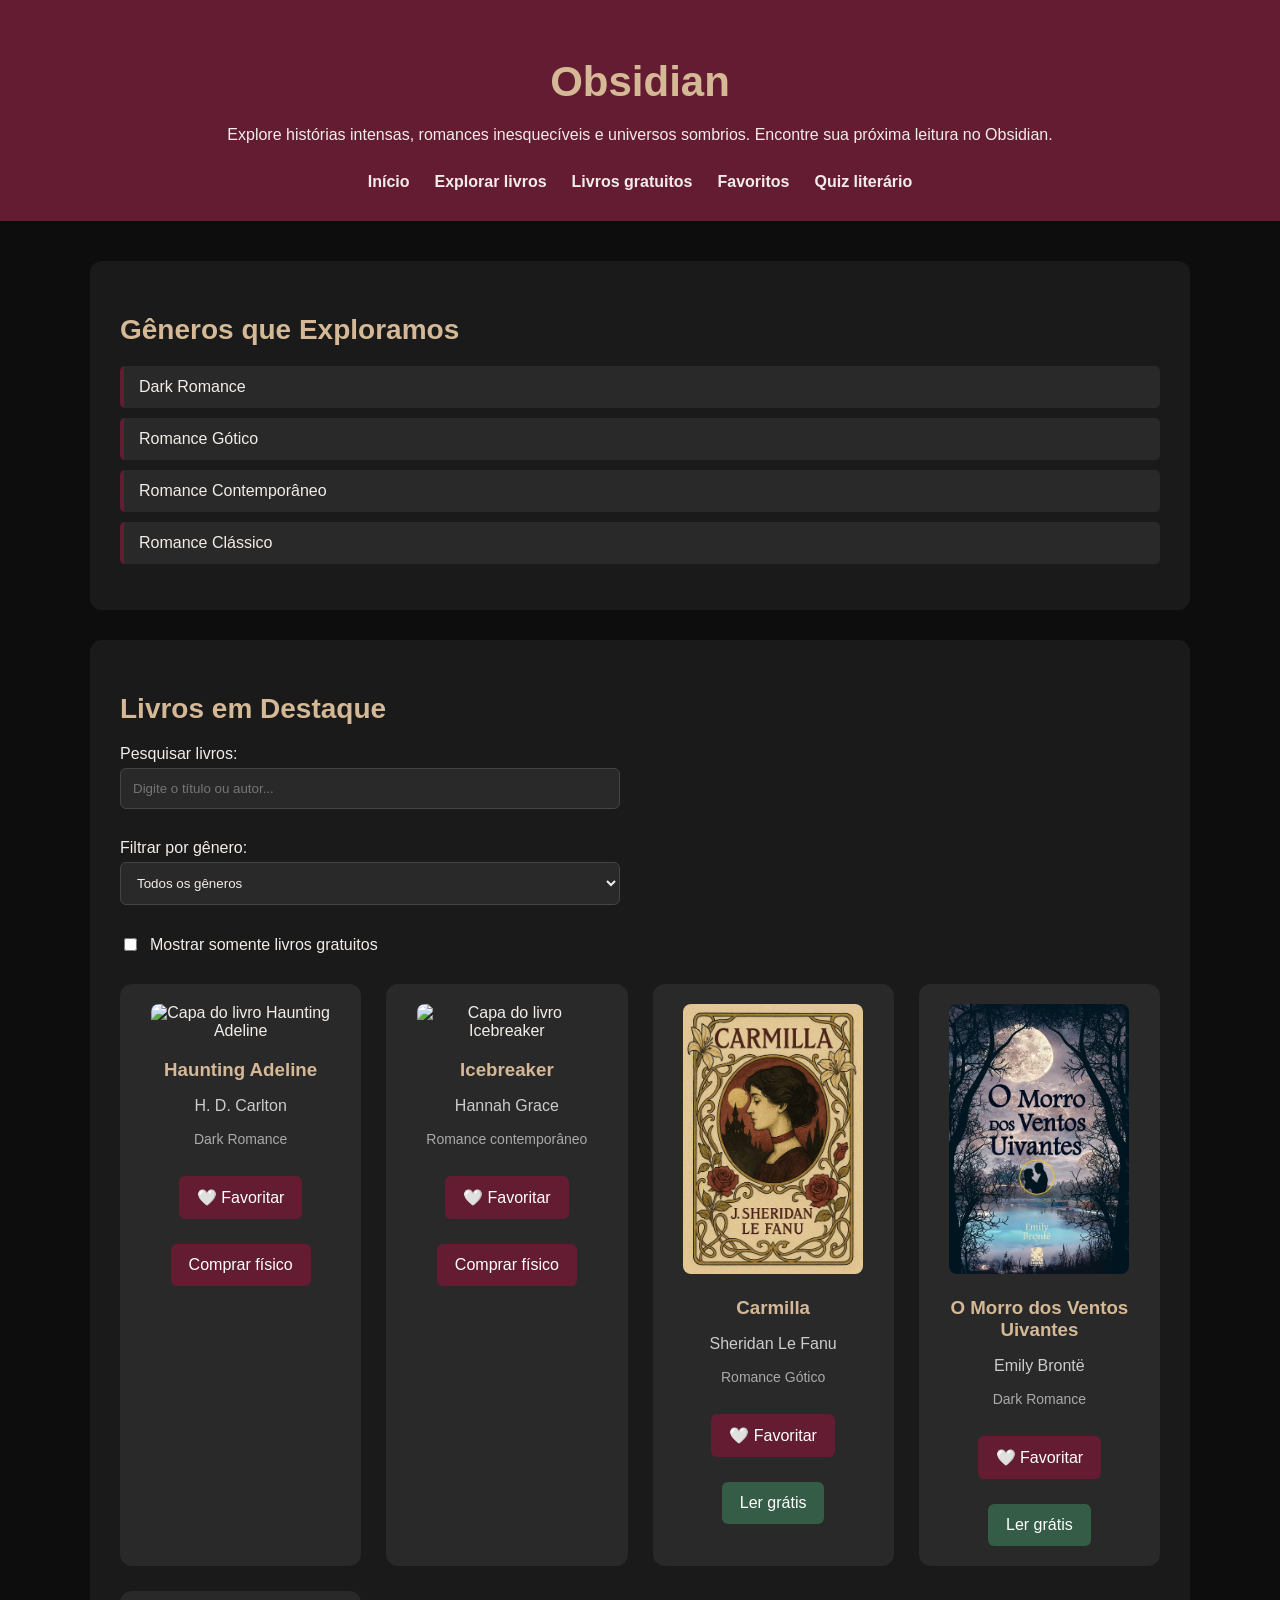
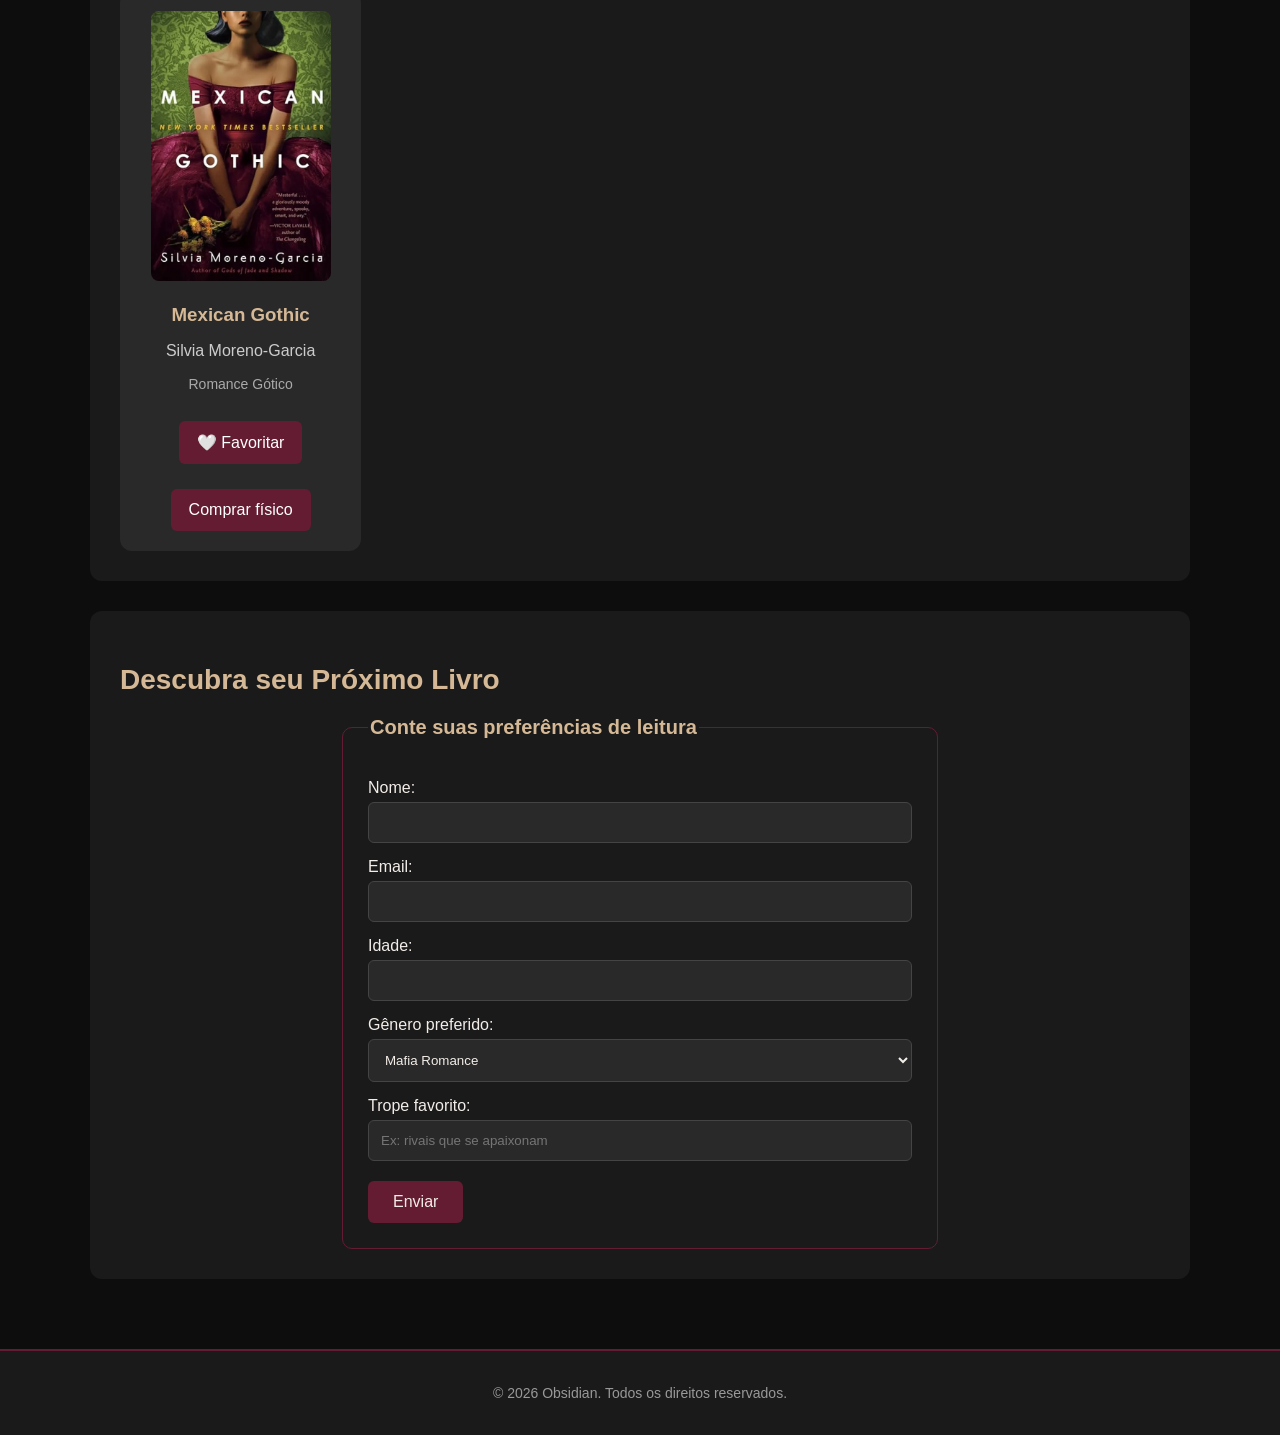
==== index.html @ 71e1fb11 "feat: implementa formulario de preferencias literarias" ====
<!DOCTYPE html>
<html lang="pt-br">
<head>
    <meta charset="UTF-8">
    <meta name="viewport" content="width=device-width, initial-scale=1.0">
    <title>Obsidian</title>

    <link rel="stylesheet" href="css/style.css">
    <link rel="stylesheet" href="css/livros.css">
    <link rel="stylesheet" href="css/responsivo.css">

    <script src="js/dados.js" defer></script>
    <script src="js/favoritos.js"></script>
    <script src="js/livros.js" defer></script>
    <script src="js/filtros.js" defer></script>
    <script src="js/quiz.js" defer></script>
    <script src="js/formulario.js" defer></script>
</head>
<body>
    <header>
        <h1>Obsidian</h1>
        <p>Explore histórias intensas, romances inesquecíveis e universos sombrios. Encontre sua próxima leitura no Obsidian.</p>
        <nav aria-label="Navegação principal">
            <ul>
                <li><a href="index.html">Início</a></li>
                <li><a href="livros.html">Explorar livros</a></li>
                <li><a href="gratuitos.html">Livros gratuitos</a></li>
                <li><a href="favoritos.html">Favoritos</a></li>
                <li><a href="quiz.html">Quiz literário</a></li>
            </ul>
        </nav>
    </header>
    <main>
        <section>
            <h2>Gêneros que Exploramos</h2>
            <ul>
                <li>Dark Romance</li>
                <li>Romance Gótico</li>
                <li>Romance Contemporâneo</li>
                <li>Romance Clássico</li>
            </ul>
        </section>

        <section>
            <h2>Livros em Destaque</h2>
            
            <div class="pesquisa-livros">
                <label for="buscar-livro">Pesquisar livros:</label>
                <input
                    type="search"
                    id="buscar-livro"
                    placeholder="Digite o título ou autor...">
            </div>

            <div class="filtro-genero">
                <label for="filtrar-genero">Filtrar por gênero:</label>

                <select id="filtrar-genero">
                    <option value="todos">Todos os gêneros</option>
                    <option value="Dark Romance">Dark Romance</option>
                    <option value="Romance contemporâneo">Romance contemporâneo</option>
                    <option value="Romance Gótico">Romance Gótico</option>
                </select>
            </div>

            <div class="filtro-gratuitos">
                <label for="somente-gratuitos">
                    <input type="checkbox" id="somente-gratuitos">
                    Mostrar somente livros gratuitos
                </label>
            </div>

            <div class="catalogo-livros" id="catalogo-destaques"></div>
    
            <p id="mensagem-sem-resultados" hidden>
                Nenhum livro encontrado.
            </p>
        </section>
    
        <section>
            <h2>Descubra seu Próximo Livro</h2>
            <form id="form-preferencias">
                <fieldset>
                    <legend>Conte suas preferências de leitura</legend>

                    <label for="nome">Nome:</label>
                    <input type="text" id="nome" name="nome" required>

                    <label for="email">Email:</label>
                    <input type="email" id="email" name="email" required>

                    <label for="idade">Idade:</label>
                    <input type="number" id="idade" name="idade" min="13" max="120">

                    <label for="genero">Gênero preferido:</label>
                    <select id="genero" name="genero">
                        <option value="mafia">Mafia Romance</option>
                        <option value="dark-academia">Dark Academia</option>
                        <option value="enemies">Enemies to Lovers</option>
                        <option value="forbidden">Forbidden Romance</option>
                        <option value="psicologico">Romance Psicológico</option>
                        <option value="sobrenatural">Romance Sobrenatural</option>
                    </select>

                    <label for="trope">Trope favorito:</label>
                    <input type="text" id="trope" name="trope" placeholder="Ex: rivais que se apaixonam">

                    <button type="submit">Enviar</button>
                </fieldset>
            </form>
            <p id="mensagem-formulario" role="status" hidden>
                Suas preferências foram salvas com sucesso!
            </p>
        </section>

    </main>

    <footer>
        <p>&copy; 2026 Obsidian. Todos os direitos reservados.</p>
    </footer>
</body>
</html>
---- css/style.css ----
body {
    margin: 0;
    padding: 0;
    background-color: #0d0d0d;
    color: #F2EDE8;
    font-family: Arial, sans-serif;
}

header {
    background-color: #641C32;
    text-align: center;
    padding: 30px;
}

header h1 {
    font-size: 42px;
    margin-bottom: 10px;
    color: #D5B895;
}

header p {
    font-size: 16px;
    line-height: 1.6;
}

main {
    max-width: 1100px;
    margin: 0 auto;
    padding: 40px 20px;
}

section {
    background-color: #1a1a1a;
    padding: 30px;
    margin-bottom: 30px;
    border-radius: 12px;
}

section h2 {
    color: #D5B895;
    font-size: 28px;
    margin-bottom: 20px;
}

section ul {
    list-style: none;
    padding: 0;
}

section li {
    background-color: #292929;
    padding: 12px 15px;
    margin-bottom: 10px;
    border-left: 4px solid #641C32;
    border-radius: 5px;
}

section li:hover {
    background-color: #3a2630;
    cursor: pointer;
}

a {
    color: #D5B895;
    text-decoration: none;
}

a:hover {
    color: #ffffff;
    text-decoration: underline;
}

form {
    max-width: 600px;
    margin: 0 auto;
}

fieldset {
    border: 1px solid #641C32;
    border-radius: 10px;
    padding: 25px;
}

legend {
    color: #D5B895;
    font-size: 20px;
    font-weight: bold;
}

label {
    display: block;
    margin-top: 15px;
    margin-bottom: 5px;
}

input, select {
    width: 100%;
    padding: 12px;
    background-color: #292929;
    color: #F2EDE8;
    border: 1px solid #444;
    border-radius: 6px;
    box-sizing: border-box;
}

input:focus, select:focus {
    outline: 2px solid #D5B895;
    outline-offset: 2px;
}

button {
    background-color: #641C32;
    color: #F2EDE8;
    border: none;
    padding: 12px 25px;
    border-radius: 6px;
    font-size: 16px;
    cursor: pointer;
    margin-top: 20px;
    transition: background-color 0.3s ease;
}

button:hover {
    background-color: #8B2948;
}

button:focus-visible {
    outline: 2px solid #D5B895;
    outline-offset: 3px;
}

footer {
    background-color: #1a1a1a;
    text-align: center;
    padding: 20px;
    border-top: 2px solid #641C32;
}

footer p {
    color: #999;
    font-size: 14px;
}

header nav {
    margin-top: 25px;
}

header nav ul {
    display: flex;
    justify-content: center;
    flex-wrap: wrap;
    gap: 25px;
    list-style: none;
    padding: 0;
    margin: 0;
}

header nav li {
    background: none;
    border: none;
    padding: 0;
    margin: 0;
}

header nav a {
    color: #F2EDE8;
    font-weight: bold;
    text-decoration: none;
    transition: color 0.3s ease;
}

header nav a:hover {
    color: #D5B895;
}

#resultado-quiz[hidden],
#mensagem-quiz[hidden] {
    display: none;
}
---- css/livros.css ----
.catalogo-livros {
    display: grid;
    grid-template-columns: repeat(auto-fit, minmax(min(100%, 220px), 1fr));
    gap: 25px;
}

.livro-card {
    background-color: #292929;
    padding: 20px;
    border-radius: 12px;
    text-align: center;
}

.livro-card h3 {
    color: #D5B895;
    margin-bottom: 10px;
}

.livro-card .autor {
    color: #ccc;
}

.livro-card .genero {
    font-size: 14px;
    color: #aaa;
}

.livro-card img {
    width: 100%;
    max-width: 180px;
    height: 270px;
    object-fit: cover;
    border-radius: 8px;
    transition: transform 0.3s ease;
}

.livro-card img:hover {
    transform: scale(1.05);
}

/* Botões dos livros */

.botao-livro {
    display: inline-block;
    background-color: #641C32;
    color: #fff;
    padding: 12px 18px;
    border-radius: 6px;
    margin-top: 15px;
    text-decoration: none;
    cursor: pointer;
}

.botao-livro:hover {
    background-color: #8B2948;
    color: #ffffff;
}

/* Botões de leitura gratuita */

.botao-livro.botao-gratis {
    background-color: #355C46;
    color: #ffffff;
}

.botao-livro.botao-gratis:hover {
    background-color: #46785C;
    color: #ffffff;
}

/* Ações dos livros */

.acoes-livro {
    display: flex;
    flex-wrap: wrap;
    justify-content: center;
    gap: 10px;
}

/* Pesquisa */

.pesquisa-livros {
    max-width: 500px;
    margin-bottom: 30px;
}

.pesquisa-livros input {
    width: 100%;
}

/* Filtro de gênero */

.filtro-genero {
    max-width: 500px;
    margin-bottom: 30px;
}

.filtro-genero select {
    width: 100%;
}

/* Filtro de gratuitos */

.filtro-gratuitos {
    margin-bottom: 30px;
}

.filtro-gratuitos label {
    display: flex;
    align-items: center;
    gap: 10px;
    cursor: pointer;
}

.filtro-gratuitos input {
    width: auto;
}

/* Mensagens */

#mensagem-sem-resultados {
    text-align: center;
    color: #D5B895;
    margin-top: 20px;
}

#mensagem-sem-resultados[hidden] {
    display: none;
}

#mensagem-favoritos-vazios {
    text-align: center;
    color: #D5B895;
    margin-top: 30px;
}

#mensagem-favoritos-vazios[hidden] {
    display: none;
}

/* Botão de favoritos */

button.botao-livro {
    border: none;
    cursor: pointer;
    font: inherit;
}
---- css/responsivo.css ----
@media (max-width: 768px) {
    header h1 {
        font-size: 34px;
    }

    main {
        padding: 25px 15px;
    }

    section {
        padding: 20px;
    }

    section h2 {
        font-size: 24px;
    }

    section img {
        width: 150px;
        height: 225px;
    }
}

@media (max-width: 480px) {
    header {
        padding: 20px 15px;
    }

    header h1 {
        font-size: 28px;
    }

    section {
        padding: 15px;
    }

    section h2 {
        font-size: 21px;
    }

    section img {
        width: 120px;
        height: 180px;
        margin: 5px;
    }

    th, td {
        padding: 8px;
        font-size: 12px;
        overflow-wrap: anywhere;
    }

    fieldset {
        padding: 15px;
        min-width: 0;
    }

    legend {
        font-size: 16px;
    }

    button {
        width: 100%;
    }
}
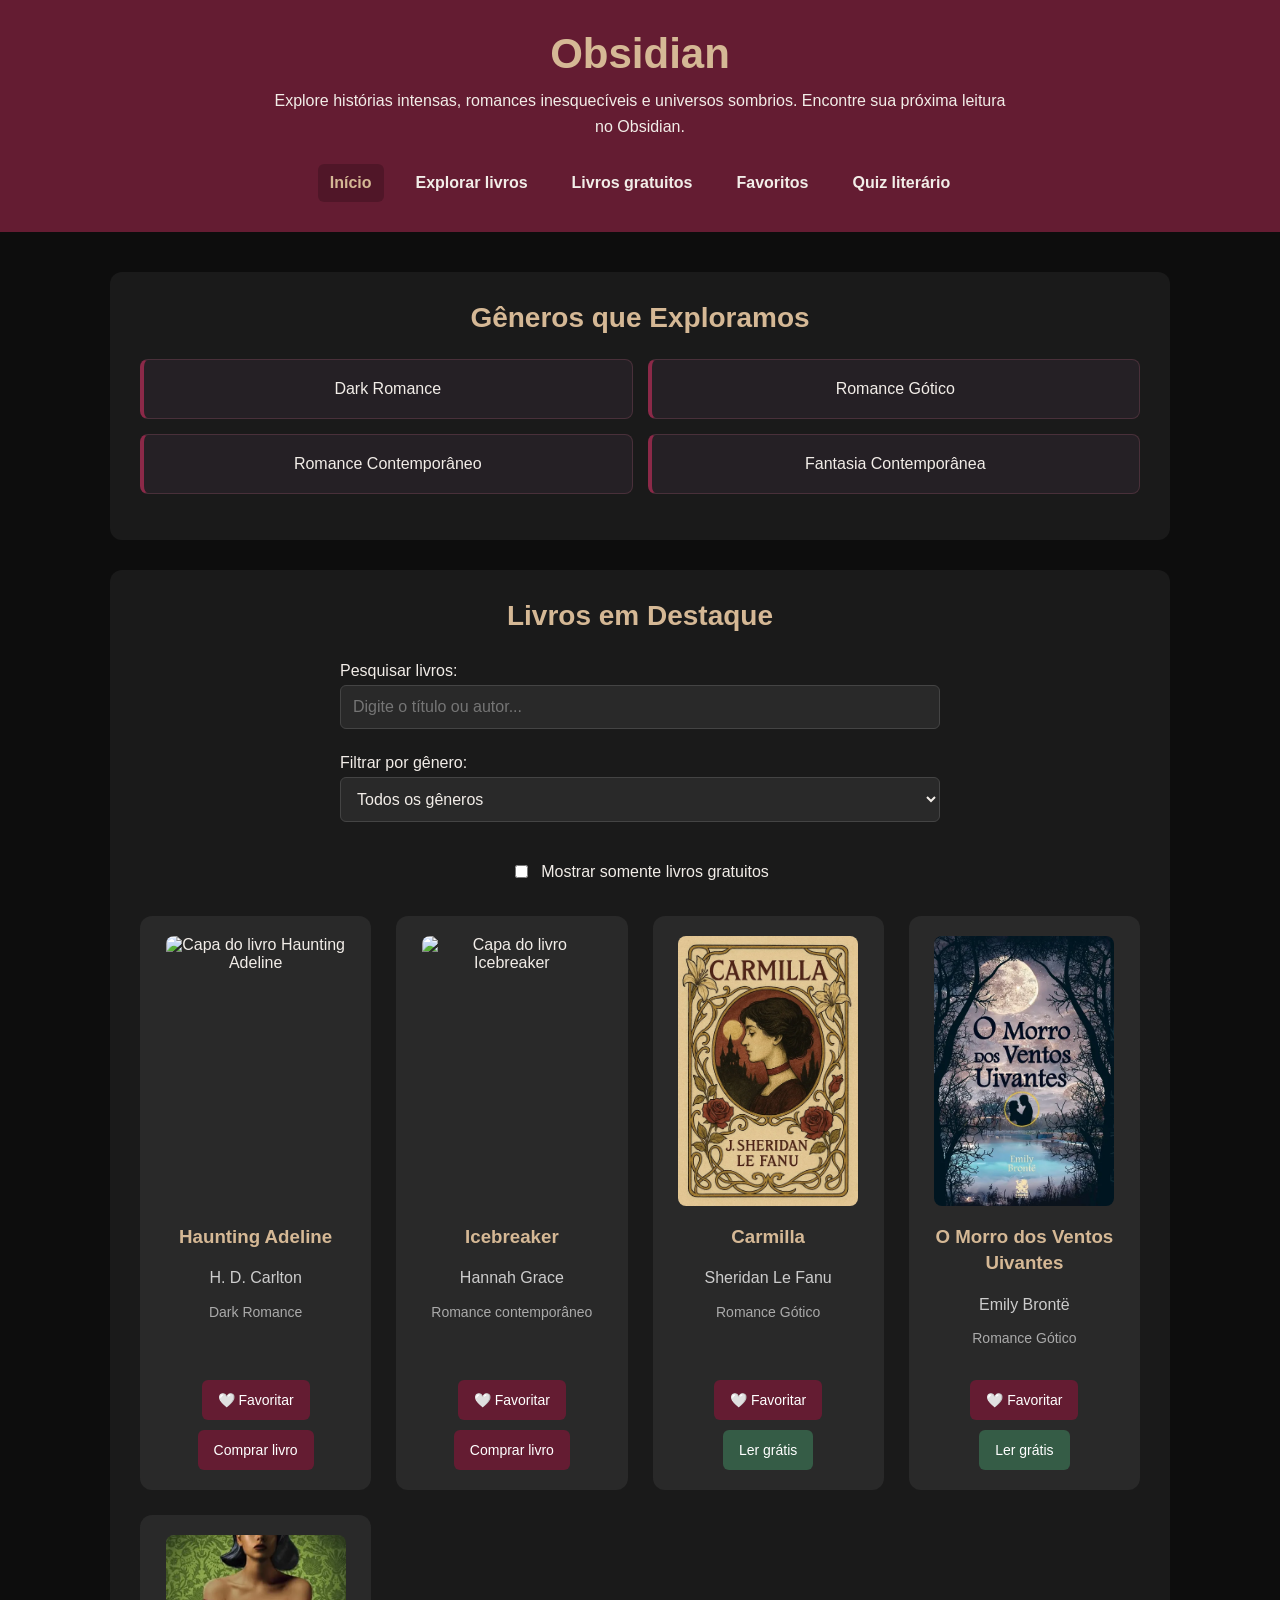
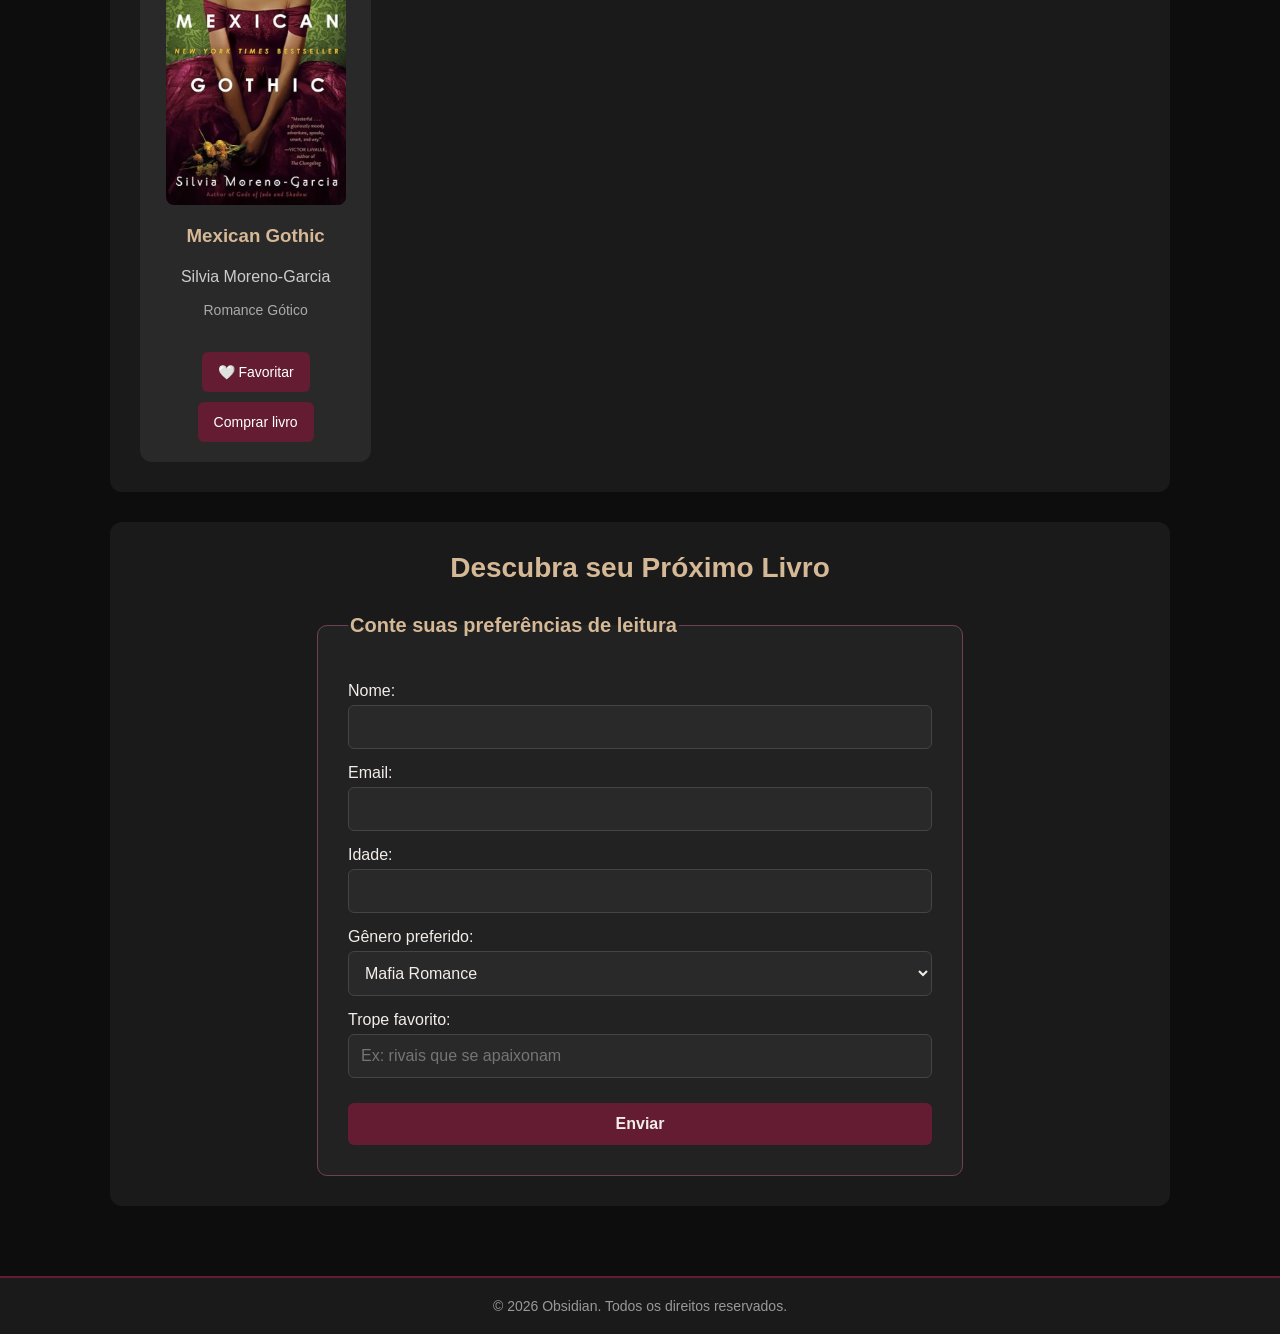
==== commit 307da729: "style: melhora interface e responsividade do Obsidian" ====
--- a/index.html
+++ b/index.html
@@ -3,26 +3,31 @@
 <head>
     <meta charset="UTF-8">
     <meta name="viewport" content="width=device-width, initial-scale=1.0">
-    <title>Obsidian</title>
+
+    <title>Obsidian | Início</title>
 
     <link rel="stylesheet" href="css/style.css">
     <link rel="stylesheet" href="css/livros.css">
+    <link rel="stylesheet" href="css/home.css">
     <link rel="stylesheet" href="css/responsivo.css">
 
     <script src="js/dados.js" defer></script>
-    <script src="js/favoritos.js"></script>
+    <script src="js/favoritos.js" defer></script>
     <script src="js/livros.js" defer></script>
     <script src="js/filtros.js" defer></script>
-    <script src="js/quiz.js" defer></script>
     <script src="js/formulario.js" defer></script>
 </head>
 <body>
     <header>
         <h1>Obsidian</h1>
-        <p>Explore histórias intensas, romances inesquecíveis e universos sombrios. Encontre sua próxima leitura no Obsidian.</p>
+        <p>
+            Explore histórias intensas, romances inesquecíveis e
+            universos sombrios. Encontre sua próxima leitura no Obsidian.
+        </p>
+
         <nav aria-label="Navegação principal">
             <ul>
-                <li><a href="index.html">Início</a></li>
+                <li><a href="index.html" aria-current="page">Início</a></li>
                 <li><a href="livros.html">Explorar livros</a></li>
                 <li><a href="gratuitos.html">Livros gratuitos</a></li>
                 <li><a href="favoritos.html">Favoritos</a></li>
@@ -30,26 +35,29 @@
             </ul>
         </nav>
     </header>
+
     <main>
-        <section>
+        <section class="home-generos">
             <h2>Gêneros que Exploramos</h2>
+
             <ul>
                 <li>Dark Romance</li>
                 <li>Romance Gótico</li>
                 <li>Romance Contemporâneo</li>
-                <li>Romance Clássico</li>
+                <li>Fantasia Contemporânea</li>
             </ul>
         </section>
 
-        <section>
+        <section class="home-destaques">
             <h2>Livros em Destaque</h2>
-            
+
             <div class="pesquisa-livros">
                 <label for="buscar-livro">Pesquisar livros:</label>
                 <input
                     type="search"
                     id="buscar-livro"
-                    placeholder="Digite o título ou autor...">
+                    placeholder="Digite o título ou autor..."
+                >
             </div>
 
             <div class="filtro-genero">
@@ -60,6 +68,7 @@
                     <option value="Dark Romance">Dark Romance</option>
                     <option value="Romance contemporâneo">Romance contemporâneo</option>
                     <option value="Romance Gótico">Romance Gótico</option>
+                    <option value="Fantasia Contemporânea">Fantasia Contemporânea</option>
                 </select>
             </div>
 
@@ -71,14 +80,15 @@
             </div>
 
             <div class="catalogo-livros" id="catalogo-destaques"></div>
-    
+
             <p id="mensagem-sem-resultados" hidden>
                 Nenhum livro encontrado.
             </p>
         </section>
-    
-        <section>
+
+        <section class="home-formulario">
             <h2>Descubra seu Próximo Livro</h2>
+
             <form id="form-preferencias">
                 <fieldset>
                     <legend>Conte suas preferências de leitura</legend>
@@ -103,20 +113,25 @@
                     </select>
 
                     <label for="trope">Trope favorito:</label>
-                    <input type="text" id="trope" name="trope" placeholder="Ex: rivais que se apaixonam">
+                    <input
+                        type="text"
+                        id="trope"
+                        name="trope"
+                        placeholder="Ex: rivais que se apaixonam"
+                    >
 
                     <button type="submit">Enviar</button>
                 </fieldset>
             </form>
+
             <p id="mensagem-formulario" role="status" hidden>
                 Suas preferências foram salvas com sucesso!
             </p>
         </section>
-
     </main>
 
     <footer>
         <p>&copy; 2026 Obsidian. Todos os direitos reservados.</p>
     </footer>
 </body>
-</html>+</html>
--- a/css/style.css
+++ b/css/style.css
@@ -1,6 +1,20 @@
+
+*,
+*::before,
+*::after {
+    box-sizing: border-box;
+}
+
+html {
+    scroll-behavior: smooth;
+}
+
 body {
     margin: 0;
     padding: 0;
+    min-height: 100vh;
+    display: flex;
+    flex-direction: column;
     background-color: #0d0d0d;
     color: #F2EDE8;
     font-family: Arial, sans-serif;
@@ -14,19 +28,60 @@
 
 header h1 {
     font-size: 42px;
-    margin-bottom: 10px;
+    margin: 0 0 10px;
     color: #D5B895;
 }
 
 header p {
     font-size: 16px;
     line-height: 1.6;
+    max-width: 750px;
+    margin: 0 auto;
+}
+
+header nav {
+    margin-top: 25px;
+}
+
+header nav ul {
+    display: flex;
+    justify-content: center;
+    flex-wrap: wrap;
+    gap: 20px;
+    list-style: none;
+    padding: 0;
+    margin: 0;
+}
+
+header nav li {
+    padding: 0;
+    margin: 0;
+}
+
+header nav a {
+    display: inline-block;
+    padding: 10px 12px;
+    border-radius: 6px;
+    color: #F2EDE8;
+    font-weight: bold;
+    text-decoration: none;
+    transition: background-color 0.3s ease,
+                color 0.3s ease;
+}
+
+header nav a:hover,
+header nav a[aria-current="page"] {
+    color: #D5B895;
+    background-color: rgba(0, 0, 0, 0.2);
+    text-decoration: none;
 }
 
 main {
+    width: 100%;
     max-width: 1100px;
     margin: 0 auto;
     padding: 40px 20px;
+    flex: 1;
 }
 
 section {
@@ -39,7 +94,11 @@
 section h2 {
     color: #D5B895;
     font-size: 28px;
-    margin-bottom: 20px;
+    margin: 0 0 20px;
+}
+
+section p {
+    line-height: 1.6;
 }
 
 section ul {
@@ -55,11 +114,6 @@
     border-radius: 5px;
 }
 
-section li:hover {
-    background-color: #3a2630;
-    cursor: pointer;
-}
-
 a {
     color: #D5B895;
     text-decoration: none;
@@ -79,6 +133,7 @@
     border: 1px solid #641C32;
     border-radius: 10px;
     padding: 25px;
+    min-width: 0;
 }
 
 legend {
@@ -93,17 +148,19 @@
     margin-bottom: 5px;
 }
 
-input, select {
+input,
+select {
     width: 100%;
     padding: 12px;
     background-color: #292929;
     color: #F2EDE8;
     border: 1px solid #444;
     border-radius: 6px;
-    box-sizing: border-box;
-}
-
-input:focus, select:focus {
+    font: inherit;
+}
+
+input:focus,
+select:focus {
     outline: 2px solid #D5B895;
     outline-offset: 2px;
 }
@@ -124,7 +181,8 @@
     background-color: #8B2948;
 }
 
-button:focus-visible {
+button:focus-visible,
+a:focus-visible {
     outline: 2px solid #D5B895;
     outline-offset: 3px;
 }
@@ -139,41 +197,17 @@
 footer p {
     color: #999;
     font-size: 14px;
-}
-
-header nav {
-    margin-top: 25px;
-}
-
-header nav ul {
-    display: flex;
-    justify-content: center;
-    flex-wrap: wrap;
-    gap: 25px;
-    list-style: none;
-    padding: 0;
-    margin: 0;
-}
-
-header nav li {
-    background: none;
-    border: none;
-    padding: 0;
-    margin: 0;
-}
-
-header nav a {
-    color: #F2EDE8;
-    font-weight: bold;
-    text-decoration: none;
-    transition: color 0.3s ease;
-}
-
-header nav a:hover {
-    color: #D5B895;
+    margin: 0;
 }
 
 #resultado-quiz[hidden],
-#mensagem-quiz[hidden] {
+#mensagem-quiz[hidden],
+#mensagem-formulario[hidden] {
     display: none;
-}+}
+
+#mensagem-quiz {
+    color: #D5B895;
+    text-align: center;
+    margin-top: 20px;
+}
--- a/css/livros.css
+++ b/css/livros.css
@@ -1,29 +1,28 @@
 
 .catalogo-livros {
     display: grid;
-    grid-template-columns: repeat(auto-fit, minmax(min(100%, 220px), 1fr));
+    grid-template-columns: repeat(
+        auto-fit,
+        minmax(min(100%, 220px), 1fr)
+    );
     gap: 25px;
 }
 
 .livro-card {
+    display: flex;
+    flex-direction: column;
+    align-items: center;
     background-color: #292929;
     padding: 20px;
     border-radius: 12px;
     text-align: center;
+    transition: transform 0.3s ease,
+                box-shadow 0.3s ease;
 }
 
-.livro-card h3 {
-    color: #D5B895;
-    margin-bottom: 10px;
-}
-
-.livro-card .autor {
-    color: #ccc;
-}
-
-.livro-card .genero {
-    font-size: 14px;
-    color: #aaa;
+.livro-card:hover {
+    transform: translateY(-5px);
+    box-shadow: 0 8px 24px rgba(0, 0, 0, 0.35);
 }
 
 .livro-card img {
@@ -36,28 +35,46 @@
 }
 
 .livro-card img:hover {
-    transform: scale(1.05);
+    transform: scale(1.04);
 }
 
-/* Botões dos livros */
+.livro-card h3 {
+    color: #D5B895;
+    margin: 18px 0 10px;
+    line-height: 1.4;
+}
+
+.livro-card .autor {
+    color: #ccc;
+    margin: 5px 0;
+}
+
+.livro-card .genero {
+    font-size: 14px;
+    color: #aaa;
+    margin: 5px 0 15px;
+}
+
+/* Botões */
 
 .botao-livro {
     display: inline-block;
     background-color: #641C32;
-    color: #fff;
-    padding: 12px 18px;
+    color: #ffffff;
+    padding: 12px 16px;
     border-radius: 6px;
-    margin-top: 15px;
     text-decoration: none;
     cursor: pointer;
+    font-size: 14px;
+    text-align: center;
+    transition: background-color 0.3s ease;
 }
 
 .botao-livro:hover {
     background-color: #8B2948;
     color: #ffffff;
+    text-decoration: none;
 }
-
-/* Botões de leitura gratuita */
 
 .botao-livro.botao-gratis {
     background-color: #355C46;
@@ -66,23 +83,35 @@
 
 .botao-livro.botao-gratis:hover {
     background-color: #46785C;
-    color: #ffffff;
 }
 
-/* Ações dos livros */
+button.botao-livro {
+    border: none;
+    font: inherit;
+    font-size: 14px;
+    margin-top: 0;
+}
 
 .acoes-livro {
     display: flex;
     flex-wrap: wrap;
     justify-content: center;
+    align-items: center;
     gap: 10px;
+    width: 100%;
+    margin-top: auto;
+    padding-top: 15px;
+}
+
+.livro-card > .botao-livro {
+    margin-top: auto;
 }
 
 /* Pesquisa */
 
 .pesquisa-livros {
     max-width: 500px;
-    margin-bottom: 30px;
+    margin-bottom: 25px;
 }
 
 .pesquisa-livros input {
@@ -93,7 +122,7 @@
 
 .filtro-genero {
     max-width: 500px;
-    margin-bottom: 30px;
+    margin-bottom: 25px;
 }
 
 .filtro-genero select {
@@ -119,30 +148,33 @@
 
 /* Mensagens */
 
-#mensagem-sem-resultados {
-    text-align: center;
-    color: #D5B895;
-    margin-top: 20px;
-}
-
-#mensagem-sem-resultados[hidden] {
-    display: none;
-}
-
+#mensagem-sem-resultados,
 #mensagem-favoritos-vazios {
     text-align: center;
     color: #D5B895;
-    margin-top: 30px;
+    margin-top: 25px;
 }
 
+#mensagem-sem-resultados[hidden],
 #mensagem-favoritos-vazios[hidden] {
     display: none;
 }
 
-/* Botão de favoritos */
+/* Acessibilidade */
 
-button.botao-livro {
-    border: none;
-    cursor: pointer;
-    font: inherit;
+.botao-livro:focus-visible {
+    outline: 2px solid #D5B895;
+    outline-offset: 3px;
 }
+
+@media (prefers-reduced-motion: reduce) {
+    .livro-card,
+    .livro-card img {
+        transition: none;
+    }
+
+    .livro-card:hover,
+    .livro-card img:hover {
+        transform: none;
+    }
+}
--- a/css/home.css
+++ b/css/home.css
@@ -0,0 +1,123 @@
+
+/* Gêneros da página inicial */
+
+.home-generos {
+    text-align: center;
+}
+
+.home-generos h2 {
+    margin-bottom: 25px;
+}
+
+.home-generos ul {
+    display: grid;
+    grid-template-columns: repeat(2, minmax(0, 1fr));
+    gap: 15px;
+}
+
+.home-generos li {
+    margin: 0;
+    padding: 20px;
+    background-color: #252025;
+    border: 1px solid #49303a;
+    border-left: 4px solid #8B2948;
+    border-radius: 8px;
+    transition: transform 0.3s ease,
+                background-color 0.3s ease;
+}
+
+.home-generos li:hover {
+    background-color: #38232d;
+    transform: translateY(-3px);
+}
+
+/* Livros em destaque */
+
+.home-destaques h2 {
+    text-align: center;
+    margin-bottom: 30px;
+}
+
+.home-destaques .pesquisa-livros,
+.home-destaques .filtro-genero {
+    max-width: 600px;
+    margin-left: auto;
+    margin-right: auto;
+}
+
+.home-destaques .filtro-gratuitos {
+    display: flex;
+    justify-content: center;
+}
+
+/* Formulário da página inicial */
+
+.home-formulario h2 {
+    text-align: center;
+    margin-bottom: 30px;
+}
+
+.home-formulario form {
+    max-width: 650px;
+}
+
+.home-formulario fieldset {
+    background-color: #222;
+    border: 1px solid #704054;
+    padding: 30px;
+}
+
+.home-formulario input,
+.home-formulario select {
+    transition: border-color 0.3s ease;
+}
+
+.home-formulario input:hover,
+.home-formulario select:hover {
+    border-color: #D5B895;
+}
+
+.home-formulario button {
+    width: 100%;
+    margin-top: 25px;
+    font-weight: bold;
+}
+
+#mensagem-formulario {
+    max-width: 650px;
+    margin: 20px auto 0;
+    padding: 15px;
+    text-align: center;
+    color: #D6F0DD;
+    background-color: #244332;
+    border: 1px solid #46785C;
+    border-radius: 8px;
+}
+
+#mensagem-formulario[hidden] {
+    display: none;
+}
+
+@media (max-width: 600px) {
+    .home-generos ul {
+        grid-template-columns: 1fr;
+    }
+
+    .home-generos li {
+        padding: 15px;
+    }
+
+    .home-formulario fieldset {
+        padding: 18px;
+    }
+}
+
+@media (prefers-reduced-motion: reduce) {
+    .home-generos li {
+        transition: none;
+    }
+
+    .home-generos li:hover {
+        transform: none;
+    }
+}
--- a/css/responsivo.css
+++ b/css/responsivo.css
@@ -1,6 +1,15 @@
+
 @media (max-width: 768px) {
+    header {
+        padding: 25px 15px;
+    }
+
     header h1 {
         font-size: 34px;
+    }
+
+    header nav ul {
+        gap: 12px;
     }
 
     main {
@@ -15,9 +24,25 @@
         font-size: 24px;
     }
 
-    section img {
-        width: 150px;
+    .catalogo-livros {
+        grid-template-columns: repeat(
+            auto-fit,
+            minmax(min(100%, 180px), 1fr)
+        );
+        gap: 15px;
+    }
+
+    .livro-card {
+        padding: 15px;
+    }
+
+    .livro-card img {
+        max-width: 150px;
         height: 225px;
+    }
+
+    fieldset {
+        padding: 20px;
     }
 }
 
@@ -30,6 +55,23 @@
         font-size: 28px;
     }
 
+    header p {
+        font-size: 14px;
+    }
+
+    header nav ul {
+        gap: 8px;
+    }
+
+    header nav a {
+        font-size: 13px;
+        padding: 8px;
+    }
+
+    main {
+        padding: 20px 10px;
+    }
+
     section {
         padding: 15px;
     }
@@ -38,28 +80,47 @@
         font-size: 21px;
     }
 
-    section img {
-        width: 120px;
-        height: 180px;
-        margin: 5px;
+    .catalogo-livros {
+        grid-template-columns: 1fr;
+        gap: 20px;
     }
 
-    th, td {
-        padding: 8px;
-        font-size: 12px;
-        overflow-wrap: anywhere;
+    .livro-card {
+        padding: 20px;
+    }
+
+    .livro-card img {
+        max-width: 180px;
+        height: 270px;
+    }
+
+    .acoes-livro {
+        flex-direction: column;
+        align-items: center;
+    }
+
+    .acoes-livro .botao-livro {
+        width: 100%;
+        max-width: 220px;
     }
 
     fieldset {
         padding: 15px;
-        min-width: 0;
     }
 
     legend {
         font-size: 16px;
     }
 
-    button {
+    form button {
         width: 100%;
     }
+
+    footer {
+        padding: 15px;
+    }
+
+    footer p {
+        font-size: 12px;
+    }
 }
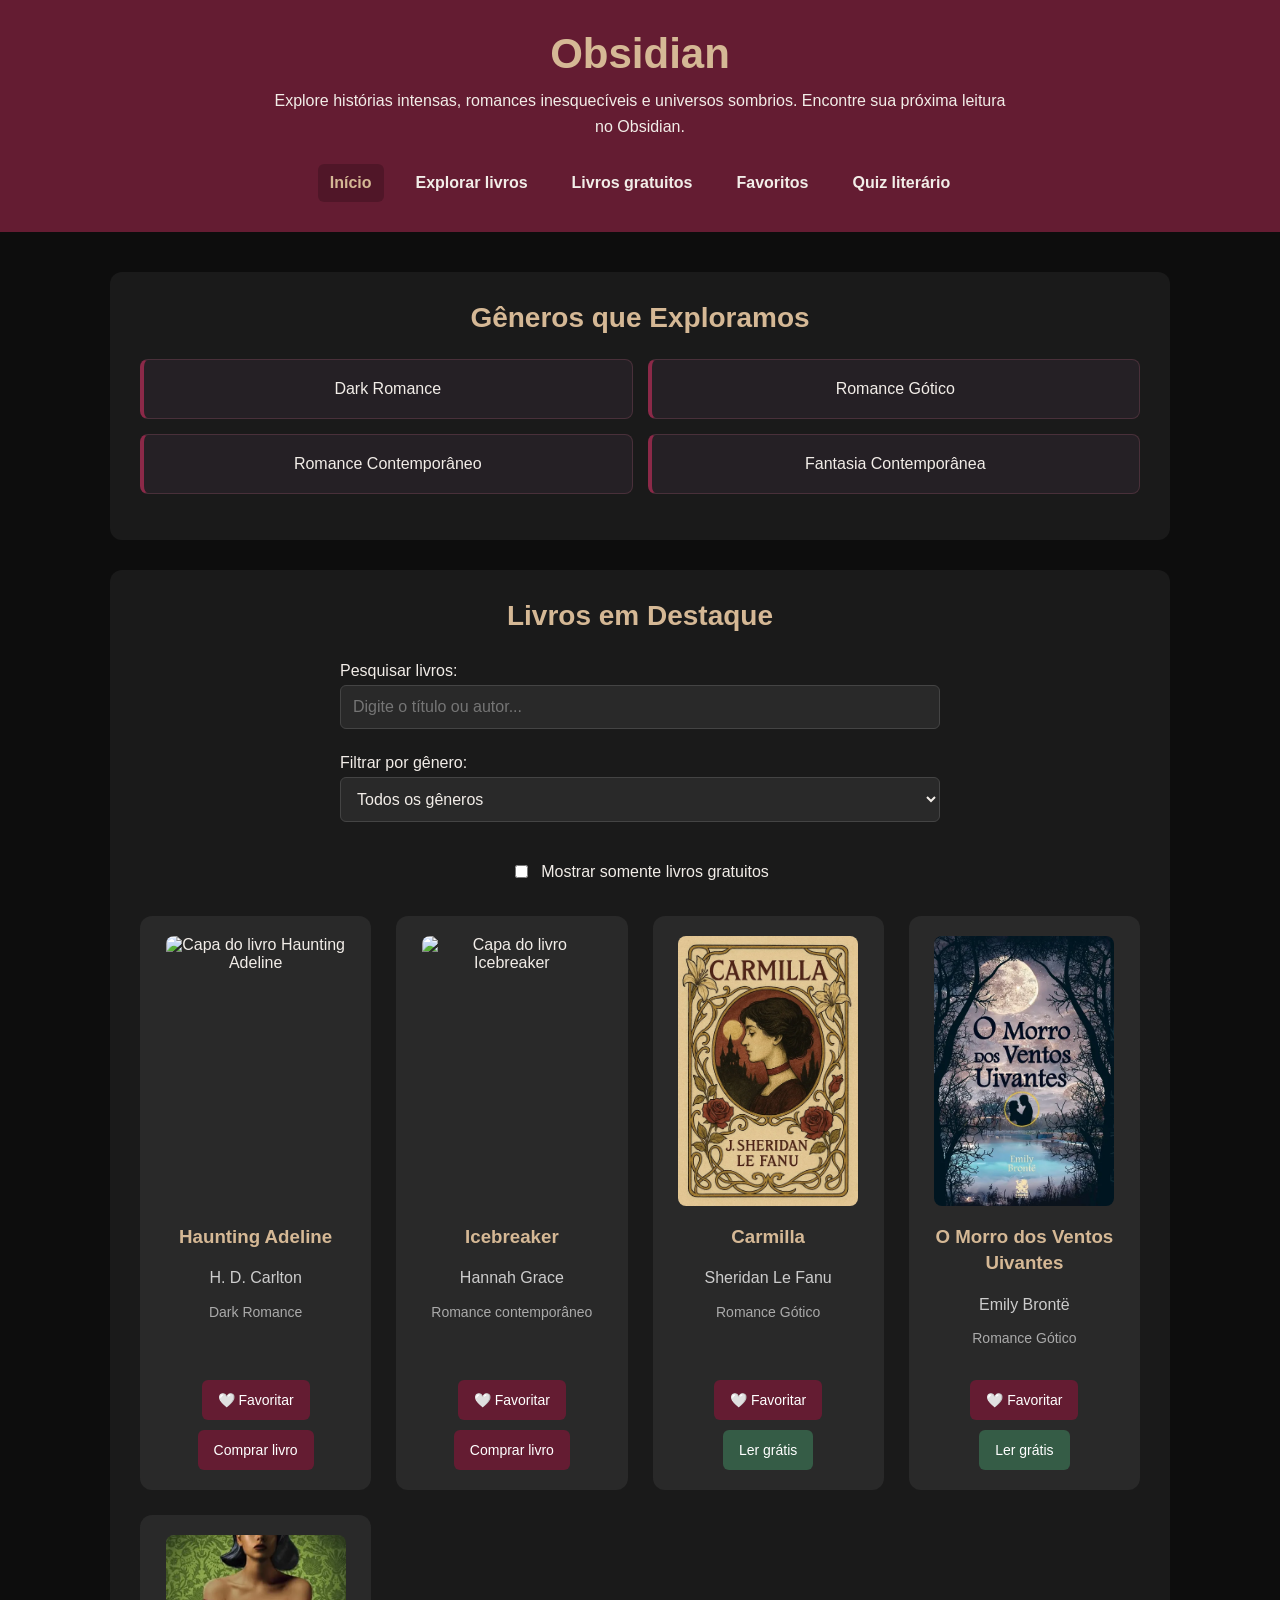
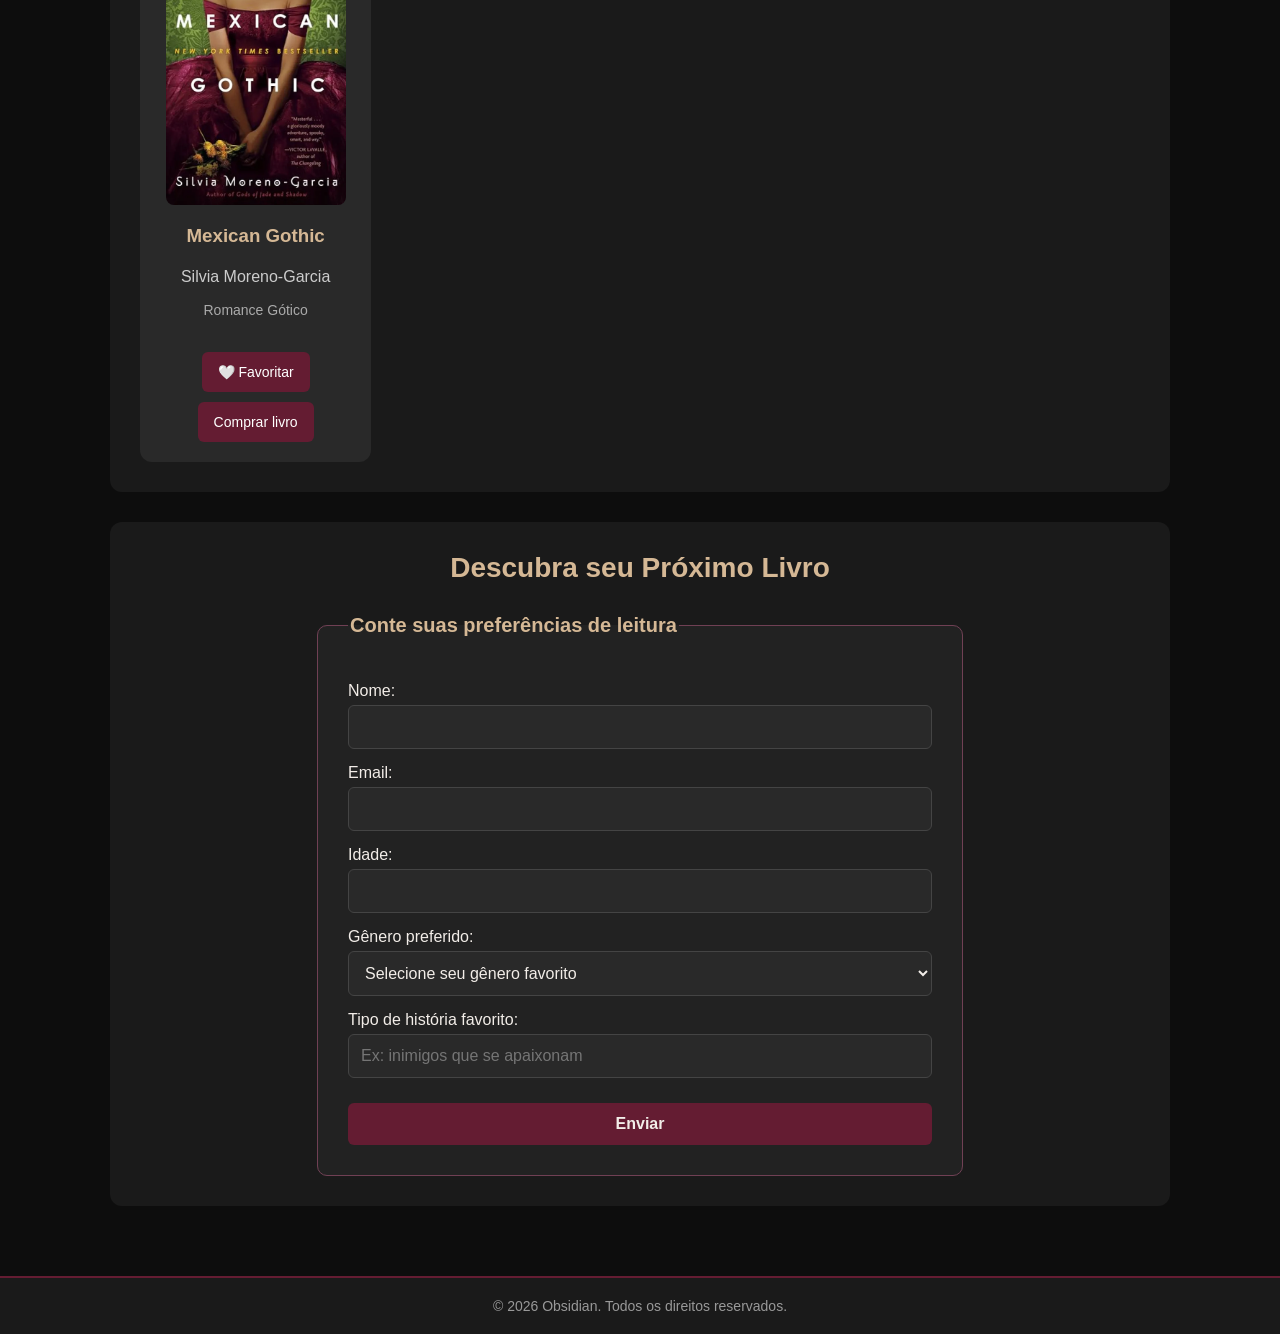
==== commit ed6afa2f: "fix: atualiza generos e armazenamento do formulario" ====
--- a/index.html
+++ b/index.html
@@ -103,21 +103,20 @@
                     <input type="number" id="idade" name="idade" min="13" max="120">
 
                     <label for="genero">Gênero preferido:</label>
-                    <select id="genero" name="genero">
-                        <option value="mafia">Mafia Romance</option>
-                        <option value="dark-academia">Dark Academia</option>
-                        <option value="enemies">Enemies to Lovers</option>
-                        <option value="forbidden">Forbidden Romance</option>
-                        <option value="psicologico">Romance Psicológico</option>
-                        <option value="sobrenatural">Romance Sobrenatural</option>
+                    <select id="genero" name="genero" required>
+                        <option value="">Selecione seu gênero favorito</option>
+                        <option value="Dark Romance">Dark Romance</option>
+                        <option value="Romance Gótico">Romance Gótico</option>
+                        <option value="Romance contemporâneo">Romance Contemporâneo</option>
+                        <option value="Fantasia Contemporânea">Fantasia Contemporânea</option>
                     </select>
 
-                    <label for="trope">Trope favorito:</label>
+                    <label for="trope">Tipo de história favorito:</label>
                     <input
                         type="text"
                         id="trope"
                         name="trope"
-                        placeholder="Ex: rivais que se apaixonam"
+                        placeholder="Ex: inimigos que se apaixonam"
                     >
 
                     <button type="submit">Enviar</button>
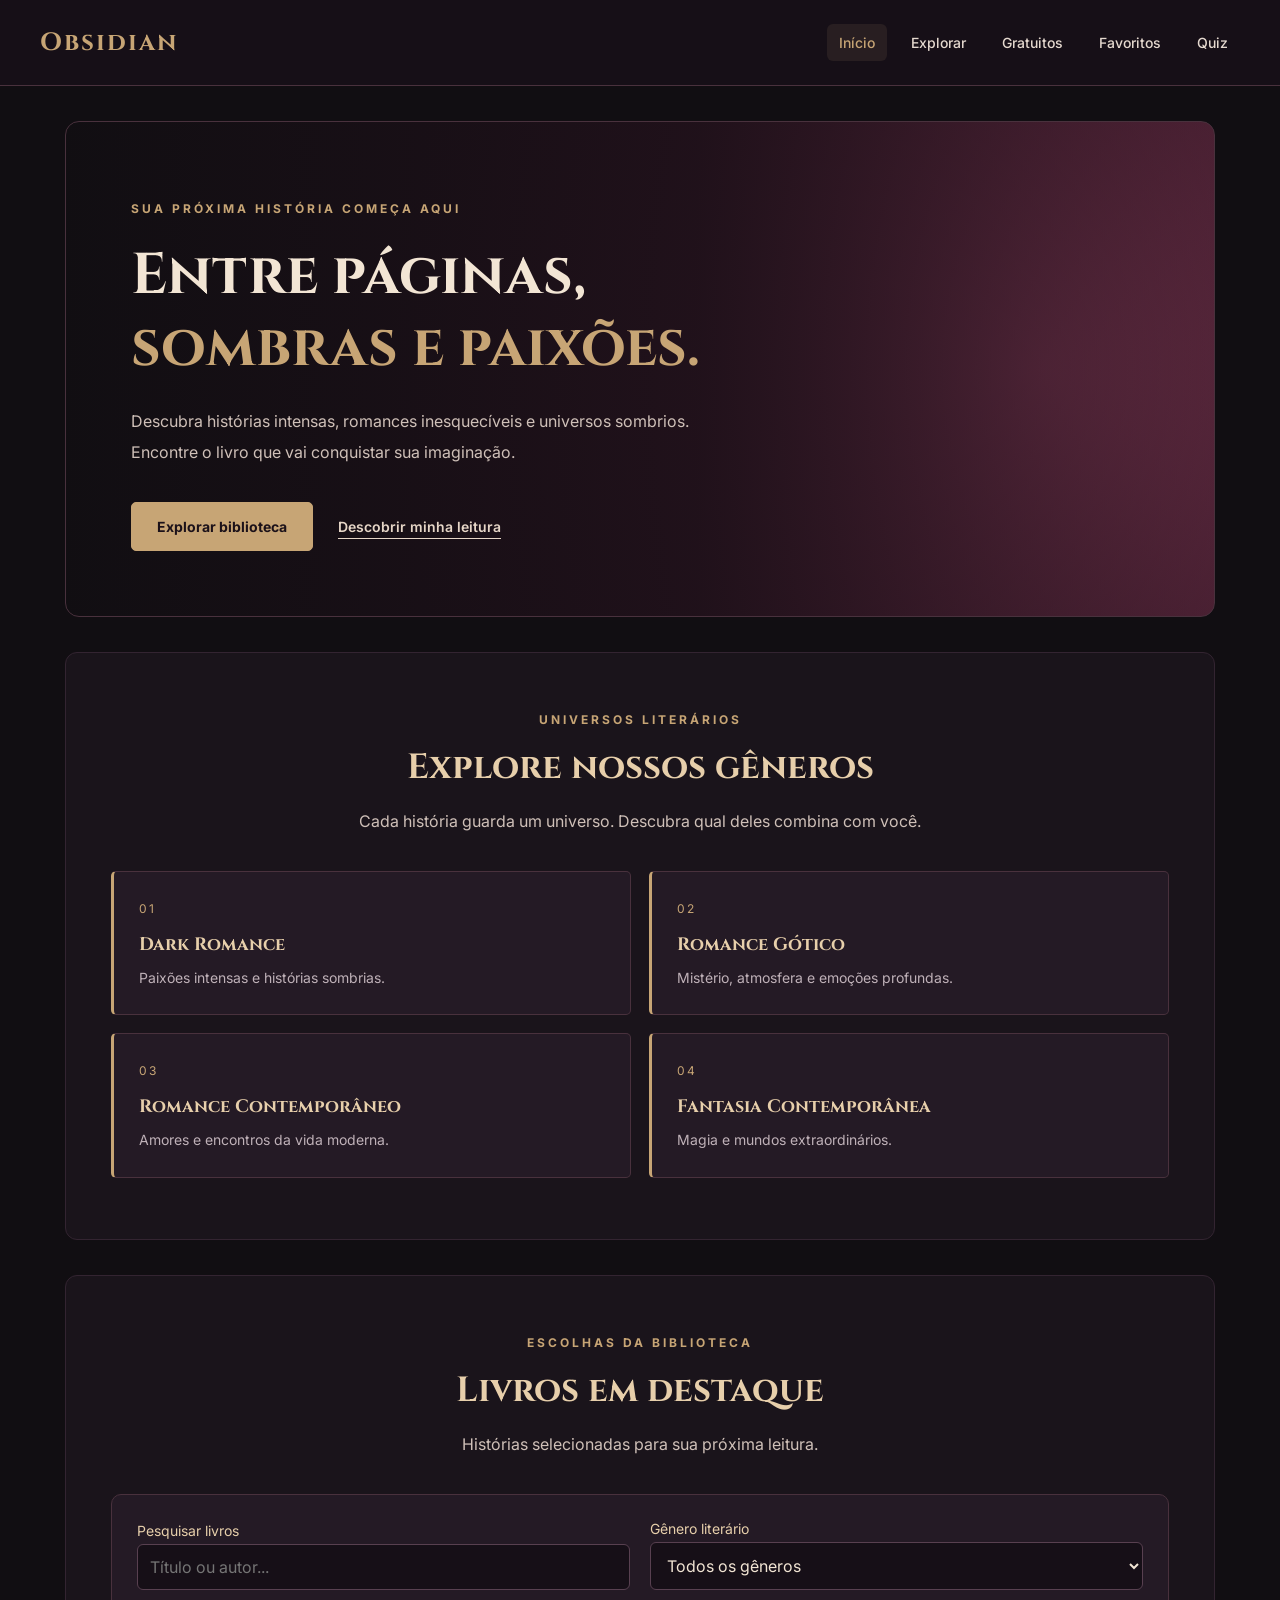
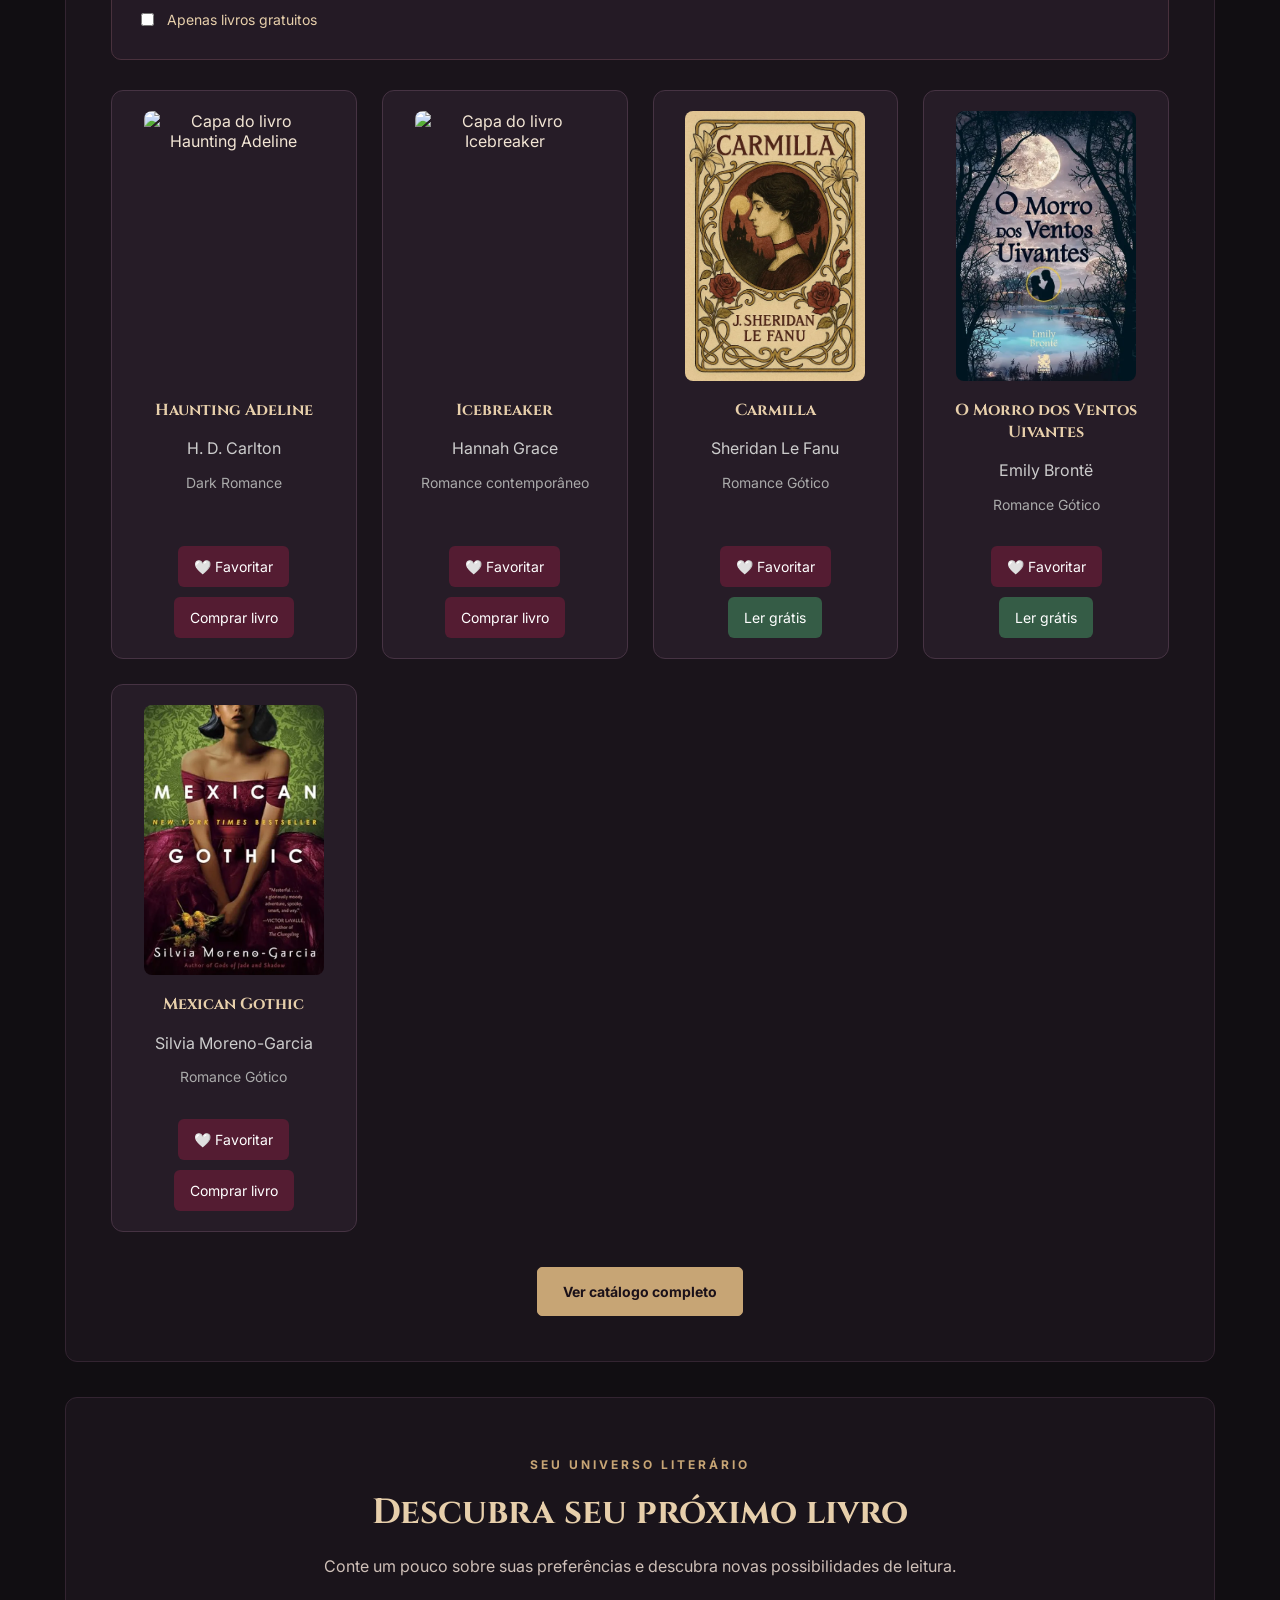
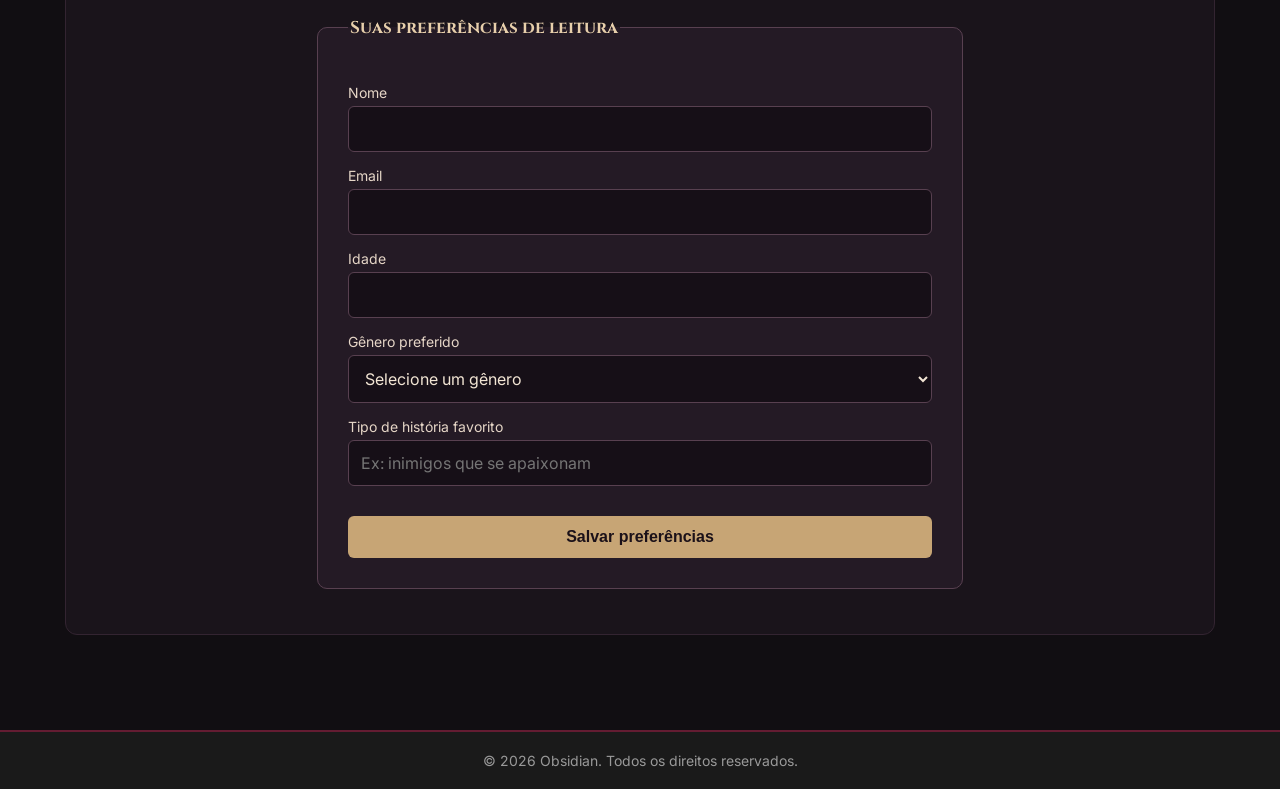
==== commit 7b7e4656: "style: redesenha pagina inicial com identidade gotica elegante" ====
--- a/index.html
+++ b/index.html
@@ -1,10 +1,16 @@
+
 <!DOCTYPE html>
 <html lang="pt-br">
 <head>
     <meta charset="UTF-8">
     <meta name="viewport" content="width=device-width, initial-scale=1.0">
 
-    <title>Obsidian | Início</title>
+    <title>Obsidian | Sua Biblioteca Sombria</title>
+
+    <link rel="preconnect" href="https://fonts.googleapis.com">
+    <link rel="preconnect" href="https://fonts.gstatic.com" crossorigin>
+
+    <link href="https://fonts.googleapis.com/css2?family=Cinzel:wght@400;500;600;700&family=Inter:wght@400;500;600;700&display=swap" rel="stylesheet">
 
     <link rel="stylesheet" href="css/style.css">
     <link rel="stylesheet" href="css/livros.css">
@@ -17,101 +23,211 @@
     <script src="js/filtros.js" defer></script>
     <script src="js/formulario.js" defer></script>
 </head>
-<body>
-    <header>
-        <h1>Obsidian</h1>
-        <p>
-            Explore histórias intensas, romances inesquecíveis e
-            universos sombrios. Encontre sua próxima leitura no Obsidian.
-        </p>
-
-        <nav aria-label="Navegação principal">
-            <ul>
-                <li><a href="index.html" aria-current="page">Início</a></li>
-                <li><a href="livros.html">Explorar livros</a></li>
-                <li><a href="gratuitos.html">Livros gratuitos</a></li>
-                <li><a href="favoritos.html">Favoritos</a></li>
-                <li><a href="quiz.html">Quiz literário</a></li>
+
+<body class="pagina-home">
+
+    <header class="cabecalho-home">
+        <div class="barra-navegacao">
+            <a href="index.html" class="marca">
+                Obsidian
+            </a>
+
+            <nav aria-label="Navegação principal">
+                <ul>
+                    <li><a href="index.html" aria-current="page">Início</a></li>
+                    <li><a href="livros.html">Explorar</a></li>
+                    <li><a href="gratuitos.html">Gratuitos</a></li>
+                    <li><a href="favoritos.html">Favoritos</a></li>
+                    <li><a href="quiz.html">Quiz</a></li>
+                </ul>
+            </nav>
+        </div>
+    </header>
+
+    <main class="conteudo-home">
+
+        <section class="hero-home">
+            <div class="hero-conteudo">
+                <p class="hero-etiqueta">
+                    SUA PRÓXIMA HISTÓRIA COMEÇA AQUI
+                </p>
+
+                <h1>
+                    Entre páginas,
+                    <span>sombras e paixões.</span>
+                </h1>
+
+                <p class="hero-descricao">
+                    Descubra histórias intensas, romances
+                    inesquecíveis e universos sombrios.
+                    Encontre o livro que vai conquistar
+                    sua imaginação.
+                </p>
+
+                <div class="hero-acoes">
+                    <a href="livros.html" class="hero-botao">
+                        Explorar biblioteca
+                    </a>
+
+                    <a href="quiz.html" class="hero-link">
+                        Descobrir minha leitura
+                    </a>
+                </div>
+            </div>
+        </section>
+
+        <section class="home-generos">
+            <div class="titulo-secao">
+                <p class="secao-etiqueta">UNIVERSOS LITERÁRIOS</p>
+                <h2>Explore nossos gêneros</h2>
+                <p>
+                    Cada história guarda um universo.
+                    Descubra qual deles combina com você.
+                </p>
+            </div>
+
+            <ul class="lista-generos">
+                <li>
+                    <span class="genero-numero">01</span>
+                    <h3>Dark Romance</h3>
+                    <p>Paixões intensas e histórias sombrias.</p>
+                </li>
+
+                <li>
+                    <span class="genero-numero">02</span>
+                    <h3>Romance Gótico</h3>
+                    <p>Mistério, atmosfera e emoções profundas.</p>
+                </li>
+
+                <li>
+                    <span class="genero-numero">03</span>
+                    <h3>Romance Contemporâneo</h3>
+                    <p>Amores e encontros da vida moderna.</p>
+                </li>
+
+                <li>
+                    <span class="genero-numero">04</span>
+                    <h3>Fantasia Contemporânea</h3>
+                    <p>Magia e mundos extraordinários.</p>
+                </li>
             </ul>
-        </nav>
-    </header>
-
-    <main>
-        <section class="home-generos">
-            <h2>Gêneros que Exploramos</h2>
-
-            <ul>
-                <li>Dark Romance</li>
-                <li>Romance Gótico</li>
-                <li>Romance Contemporâneo</li>
-                <li>Fantasia Contemporânea</li>
-            </ul>
         </section>
 
         <section class="home-destaques">
-            <h2>Livros em Destaque</h2>
-
-            <div class="pesquisa-livros">
-                <label for="buscar-livro">Pesquisar livros:</label>
-                <input
-                    type="search"
-                    id="buscar-livro"
-                    placeholder="Digite o título ou autor..."
-                >
-            </div>
-
-            <div class="filtro-genero">
-                <label for="filtrar-genero">Filtrar por gênero:</label>
-
-                <select id="filtrar-genero">
-                    <option value="todos">Todos os gêneros</option>
-                    <option value="Dark Romance">Dark Romance</option>
-                    <option value="Romance contemporâneo">Romance contemporâneo</option>
-                    <option value="Romance Gótico">Romance Gótico</option>
-                    <option value="Fantasia Contemporânea">Fantasia Contemporânea</option>
-                </select>
-            </div>
-
-            <div class="filtro-gratuitos">
-                <label for="somente-gratuitos">
-                    <input type="checkbox" id="somente-gratuitos">
-                    Mostrar somente livros gratuitos
-                </label>
-            </div>
-
-            <div class="catalogo-livros" id="catalogo-destaques"></div>
-
-            <p id="mensagem-sem-resultados" hidden>
-                Nenhum livro encontrado.
-            </p>
-        </section>
-
-        <section class="home-formulario">
-            <h2>Descubra seu Próximo Livro</h2>
-
-            <form id="form-preferencias">
-                <fieldset>
-                    <legend>Conte suas preferências de leitura</legend>
-
-                    <label for="nome">Nome:</label>
-                    <input type="text" id="nome" name="nome" required>
-
-                    <label for="email">Email:</label>
-                    <input type="email" id="email" name="email" required>
-
-                    <label for="idade">Idade:</label>
-                    <input type="number" id="idade" name="idade" min="13" max="120">
-
-                    <label for="genero">Gênero preferido:</label>
-                    <select id="genero" name="genero" required>
-                        <option value="">Selecione seu gênero favorito</option>
+            <div class="titulo-secao">
+                <p class="secao-etiqueta">ESCOLHAS DA BIBLIOTECA</p>
+                <h2>Livros em destaque</h2>
+                <p>
+                    Histórias selecionadas para sua próxima leitura.
+                </p>
+            </div>
+
+            <div class="painel-filtros">
+                <div class="pesquisa-livros">
+                    <label for="buscar-livro">
+                        Pesquisar livros
+                    </label>
+
+                    <input
+                        type="search"
+                        id="buscar-livro"
+                        placeholder="Título ou autor..."
+                    >
+                </div>
+
+                <div class="filtro-genero">
+                    <label for="filtrar-genero">
+                        Gênero literário
+                    </label>
+
+                    <select id="filtrar-genero">
+                        <option value="todos">Todos os gêneros</option>
                         <option value="Dark Romance">Dark Romance</option>
                         <option value="Romance Gótico">Romance Gótico</option>
                         <option value="Romance contemporâneo">Romance Contemporâneo</option>
                         <option value="Fantasia Contemporânea">Fantasia Contemporânea</option>
                     </select>
-
-                    <label for="trope">Tipo de história favorito:</label>
+                </div>
+
+                <div class="filtro-gratuitos">
+                    <label for="somente-gratuitos">
+                        <input
+                            type="checkbox"
+                            id="somente-gratuitos"
+                        >
+                        Apenas livros gratuitos
+                    </label>
+                </div>
+            </div>
+
+            <div
+                class="catalogo-livros"
+                id="catalogo-destaques">
+            </div>
+
+            <p id="mensagem-sem-resultados" hidden>
+                Nenhum livro encontrado.
+            </p>
+
+            <div class="ver-catalogo">
+                <a href="livros.html" class="hero-botao">
+                    Ver catálogo completo
+                </a>
+            </div>
+        </section>
+
+        <section class="home-formulario">
+            <div class="titulo-secao">
+                <p class="secao-etiqueta">SEU UNIVERSO LITERÁRIO</p>
+                <h2>Descubra seu próximo livro</h2>
+                <p>
+                    Conte um pouco sobre suas preferências
+                    e descubra novas possibilidades de leitura.
+                </p>
+            </div>
+
+            <form id="form-preferencias">
+                <fieldset>
+                    <legend>Suas preferências de leitura</legend>
+
+                    <label for="nome">Nome</label>
+                    <input
+                        type="text"
+                        id="nome"
+                        name="nome"
+                        required
+                    >
+
+                    <label for="email">Email</label>
+                    <input
+                        type="email"
+                        id="email"
+                        name="email"
+                        required
+                    >
+
+                    <label for="idade">Idade</label>
+                    <input
+                        type="number"
+                        id="idade"
+                        name="idade"
+                        min="13"
+                        max="120"
+                    >
+
+                    <label for="genero">Gênero preferido</label>
+                    <select id="genero" name="genero" required>
+                        <option value="">Selecione um gênero</option>
+                        <option value="Dark Romance">Dark Romance</option>
+                        <option value="Romance Gótico">Romance Gótico</option>
+                        <option value="Romance contemporâneo">Romance Contemporâneo</option>
+                        <option value="Fantasia Contemporânea">Fantasia Contemporânea</option>
+                    </select>
+
+                    <label for="trope">
+                        Tipo de história favorito
+                    </label>
+
                     <input
                         type="text"
                         id="trope"
@@ -119,18 +235,27 @@
                         placeholder="Ex: inimigos que se apaixonam"
                     >
 
-                    <button type="submit">Enviar</button>
+                    <button type="submit">
+                        Salvar preferências
+                    </button>
                 </fieldset>
             </form>
 
-            <p id="mensagem-formulario" role="status" hidden>
+            <p
+                id="mensagem-formulario"
+                role="status"
+                hidden>
                 Suas preferências foram salvas com sucesso!
             </p>
         </section>
+
     </main>
 
     <footer>
-        <p>&copy; 2026 Obsidian. Todos os direitos reservados.</p>
+        <p>
+            &copy; 2026 Obsidian.
+            Todos os direitos reservados.
+        </p>
     </footer>
 </body>
 </html>
--- a/css/home.css
+++ b/css/home.css
@@ -1,123 +1,465 @@
 
-/* Gêneros da página inicial */
-
-.home-generos {
+/* Identidade visual da página inicial */
+
+.pagina-home {
+    background-color: #110E12;
+    color: #F2E5D4;
+    font-family: "Inter", Arial, sans-serif;
+}
+
+.pagina-home h1,
+.pagina-home h2,
+.pagina-home h3,
+.pagina-home .marca {
+    font-family: "Cinzel", Georgia, serif;
+}
+
+/* Cabeçalho */
+
+.pagina-home .cabecalho-home {
+    background: #160F17;
+    border-bottom: 1px solid #49313D;
+    padding: 0 30px;
+}
+
+.barra-navegacao {
+    max-width: 1200px;
+    margin: 0 auto;
+    min-height: 85px;
+    display: flex;
+    align-items: center;
+    justify-content: space-between;
+    gap: 25px;
+}
+
+.pagina-home .marca {
+    color: #C7A575;
+    font-size: 25px;
+    font-weight: 700;
+    letter-spacing: 2px;
+    text-decoration: none;
+}
+
+.pagina-home header nav {
+    margin-top: 0;
+}
+
+.pagina-home header nav ul {
+    gap: 12px;
+}
+
+.pagina-home header nav a {
+    font-size: 14px;
+    font-weight: 500;
+    color: #E5D9CF;
+}
+
+.pagina-home header nav a:hover,
+.pagina-home header nav a[aria-current="page"] {
+    color: #C7A575;
+    background: rgba(199, 165, 117, 0.1);
+}
+
+/* Conteúdo */
+
+.pagina-home .conteudo-home {
+    max-width: 1200px;
+    padding: 35px 25px 60px;
+}
+
+.pagina-home section {
+    margin-bottom: 35px;
+}
+
+/* Apresentação principal */
+
+.pagina-home .hero-home {
+    position: relative;
+    display: flex;
+    align-items: center;
+    min-height: 460px;
+    padding: 65px;
+    overflow: hidden;
+    background:
+        linear-gradient(
+            90deg,
+            rgba(17, 14, 18, 0.97) 0%,
+            rgba(30, 16, 25, 0.92) 55%,
+            rgba(84, 28, 50, 0.42) 100%
+        ),
+        radial-gradient(
+            circle at 85% 50%,
+            #67344A,
+            #160F17 65%
+        );
+    border: 1px solid #49313D;
+    border-radius: 14px;
+}
+
+.hero-conteudo {
+    position: relative;
+    z-index: 1;
+    max-width: 760px;
+}
+
+.hero-etiqueta,
+.secao-etiqueta {
+    color: #C7A575;
+    font-size: 12px;
+    font-weight: 700;
+    letter-spacing: 3px;
+    text-transform: uppercase;
+}
+
+.pagina-home .hero-home h1 {
+    color: #F2E5D4;
+    font-size: clamp(32px, 4.5vw, 58px);
+    line-height: 1.25;
+    margin: 22px 0;
+}
+
+.hero-home h1 span {
+    display: block;
+    color: #C7A575;
+}
+
+.hero-descricao {
+    color: #CFC0B8;
+    font-size: 16px;
+    line-height: 1.9;
+    max-width: 580px;
+}
+
+.hero-acoes {
+    display: flex;
+    align-items: center;
+    flex-wrap: wrap;
+    gap: 25px;
+    margin-top: 35px;
+}
+
+.hero-botao {
+    display: inline-block;
+    background: #C7A575;
+    color: #1B1119;
+    padding: 15px 25px;
+    border: 1px solid #C7A575;
+    border-radius: 5px;
+    font-size: 14px;
+    font-weight: 700;
+    text-decoration: none;
+    transition: background-color 0.3s ease,
+                transform 0.3s ease;
+}
+
+.hero-botao:hover {
+    background: #E0C79F;
+    color: #1B1119;
+    text-decoration: none;
+    transform: translateY(-2px);
+}
+
+.hero-link {
+    color: #E6D6C7;
+    font-size: 14px;
+    font-weight: 600;
+    text-decoration: underline;
+    text-underline-offset: 6px;
+}
+
+/* Títulos das seções */
+
+.titulo-secao {
     text-align: center;
-}
-
-.home-generos h2 {
-    margin-bottom: 25px;
-}
-
-.home-generos ul {
+    max-width: 700px;
+    margin: 0 auto 35px;
+}
+
+.pagina-home .titulo-secao h2 {
+    color: #E7CFAB;
+    font-size: clamp(24px, 3vw, 35px);
+    margin: 15px 0;
+}
+
+.titulo-secao > p:last-child {
+    color: #CFC0B8;
+    line-height: 1.8;
+}
+
+/* Gêneros */
+
+.pagina-home .home-generos {
+    background: #1A141B;
+    border: 1px solid #332431;
+    padding: 45px;
+}
+
+.lista-generos {
     display: grid;
     grid-template-columns: repeat(2, minmax(0, 1fr));
-    gap: 15px;
-}
-
-.home-generos li {
+    gap: 18px;
+}
+
+.pagina-home .lista-generos li {
+    background: #241A25;
+    border: 1px solid #49313D;
+    border-left: 3px solid #C7A575;
+    padding: 25px;
     margin: 0;
-    padding: 20px;
-    background-color: #252025;
-    border: 1px solid #49303a;
-    border-left: 4px solid #8B2948;
-    border-radius: 8px;
-    transition: transform 0.3s ease,
-                background-color 0.3s ease;
-}
-
-.home-generos li:hover {
-    background-color: #38232d;
+    transition: background-color 0.3s ease,
+                transform 0.3s ease;
+}
+
+.pagina-home .lista-generos li:hover {
+    background: #352333;
     transform: translateY(-3px);
-}
-
-/* Livros em destaque */
-
-.home-destaques h2 {
+    cursor: default;
+}
+
+.genero-numero {
+    color: #C7A575;
+    font-size: 12px;
+    letter-spacing: 2px;
+}
+
+.pagina-home .lista-generos h3 {
+    color: #E7CFAB;
+    font-size: 18px;
+    margin: 15px 0 10px;
+}
+
+.pagina-home .lista-generos p {
+    color: #BFB1B8;
+    font-size: 14px;
+    margin: 0;
+}
+
+/* Destaques */
+
+.pagina-home .home-destaques {
+    background: #1A141B;
+    border: 1px solid #332431;
+    padding: 45px;
+}
+
+.painel-filtros {
+    display: grid;
+    grid-template-columns: 1fr 1fr;
+    gap: 20px;
+    align-items: end;
+    background: #241A25;
+    border: 1px solid #49313D;
+    border-radius: 10px;
+    padding: 25px;
+    margin-bottom: 30px;
+}
+
+.pagina-home .painel-filtros label {
+    margin-top: 0;
+    color: #E7CFAB;
+    font-size: 14px;
+}
+
+.pagina-home .painel-filtros input,
+.pagina-home .painel-filtros select {
+    background: #160F17;
+    border: 1px solid #584050;
+    color: #F2E5D4;
+}
+
+.pagina-home .pesquisa-livros,
+.pagina-home .filtro-genero,
+.pagina-home .filtro-gratuitos {
+    max-width: none;
+    margin: 0;
+}
+
+.pagina-home .filtro-gratuitos {
+    grid-column: 1 / -1;
+}
+
+.pagina-home .filtro-gratuitos label {
+    display: flex;
+    align-items: center;
+    gap: 10px;
+    cursor: pointer;
+}
+
+.pagina-home .filtro-gratuitos input {
+    width: auto;
+    accent-color: #C7A575;
+}
+
+.pagina-home .livro-card {
+    background: #261C27;
+    border: 1px solid #463343;
+}
+
+.pagina-home .livro-card h3 {
+    color: #E7CFAB;
+    font-family: "Cinzel", Georgia, serif;
+    font-size: 16px;
+}
+
+.pagina-home .livro-card .botao-livro {
+    background: #541C32;
+}
+
+.pagina-home .livro-card .botao-livro:hover {
+    background: #76334E;
+}
+
+.pagina-home .livro-card .botao-gratis {
+    background: #355C46;
+}
+
+.pagina-home .livro-card .botao-gratis:hover {
+    background: #46785C;
+}
+
+.ver-catalogo {
     text-align: center;
-    margin-bottom: 30px;
-}
-
-.home-destaques .pesquisa-livros,
-.home-destaques .filtro-genero {
-    max-width: 600px;
-    margin-left: auto;
-    margin-right: auto;
-}
-
-.home-destaques .filtro-gratuitos {
-    display: flex;
-    justify-content: center;
-}
-
-/* Formulário da página inicial */
-
-.home-formulario h2 {
-    text-align: center;
-    margin-bottom: 30px;
-}
-
-.home-formulario form {
+    margin-top: 35px;
+}
+
+/* Formulário */
+
+.pagina-home .home-formulario {
+    background: #1A141B;
+    border: 1px solid #332431;
+    padding: 45px;
+}
+
+.pagina-home .home-formulario form {
     max-width: 650px;
 }
 
-.home-formulario fieldset {
-    background-color: #222;
-    border: 1px solid #704054;
+.pagina-home .home-formulario fieldset {
+    background: #241A25;
+    border: 1px solid #584050;
     padding: 30px;
 }
 
-.home-formulario input,
-.home-formulario select {
-    transition: border-color 0.3s ease;
-}
-
-.home-formulario input:hover,
-.home-formulario select:hover {
-    border-color: #D5B895;
-}
-
-.home-formulario button {
+.pagina-home .home-formulario legend {
+    color: #E7CFAB;
+    font-family: "Cinzel", Georgia, serif;
+    font-size: 17px;
+}
+
+.pagina-home .home-formulario label {
+    color: #E6D6C7;
+    font-size: 14px;
+}
+
+.pagina-home .home-formulario input,
+.pagina-home .home-formulario select {
+    background: #160F17;
+    border: 1px solid #584050;
+    color: #F2E5D4;
+}
+
+.pagina-home .home-formulario button {
     width: 100%;
-    margin-top: 25px;
-    font-weight: bold;
+    background: #C7A575;
+    color: #1B1119;
+    font-weight: 700;
+    margin-top: 30px;
+}
+
+.pagina-home .home-formulario button:hover {
+    background: #E0C79F;
 }
 
 #mensagem-formulario {
     max-width: 650px;
     margin: 20px auto 0;
     padding: 15px;
-    text-align: center;
+    background: #244332;
     color: #D6F0DD;
-    background-color: #244332;
     border: 1px solid #46785C;
     border-radius: 8px;
+    text-align: center;
 }
 
 #mensagem-formulario[hidden] {
     display: none;
 }
 
-@media (max-width: 600px) {
-    .home-generos ul {
+/* Responsividade */
+
+@media (max-width: 768px) {
+    .barra-navegacao {
+        flex-direction: column;
+        justify-content: center;
+        padding: 20px 0;
+        gap: 15px;
+    }
+
+    .pagina-home .cabecalho-home {
+        padding: 0 15px;
+    }
+
+    .pagina-home .conteudo-home {
+        padding: 20px 15px;
+    }
+
+    .pagina-home .hero-home {
+        min-height: 380px;
+        padding: 35px;
+    }
+
+    .pagina-home .home-generos,
+    .pagina-home .home-destaques,
+    .pagina-home .home-formulario {
+        padding: 25px;
+    }
+
+    .lista-generos {
         grid-template-columns: 1fr;
     }
-
-    .home-generos li {
+}
+
+@media (max-width: 480px) {
+    .pagina-home .hero-home {
+        min-height: 0;
+        padding: 30px 20px;
+    }
+
+    .hero-acoes {
+        flex-direction: column;
+        align-items: stretch;
+        gap: 20px;
+    }
+
+    .hero-botao,
+    .hero-link {
+        text-align: center;
+    }
+
+    .painel-filtros {
+        grid-template-columns: 1fr;
         padding: 15px;
     }
 
-    .home-formulario fieldset {
+    .pagina-home .home-generos,
+    .pagina-home .home-destaques,
+    .pagina-home .home-formulario {
+        padding: 20px 15px;
+    }
+
+    .pagina-home .home-formulario fieldset {
         padding: 18px;
     }
 }
 
 @media (prefers-reduced-motion: reduce) {
-    .home-generos li {
+    .pagina-home .lista-generos li,
+    .hero-botao {
         transition: none;
     }
 
-    .home-generos li:hover {
+    .pagina-home .lista-generos li:hover,
+    .hero-botao:hover {
         transform: none;
     }
 }
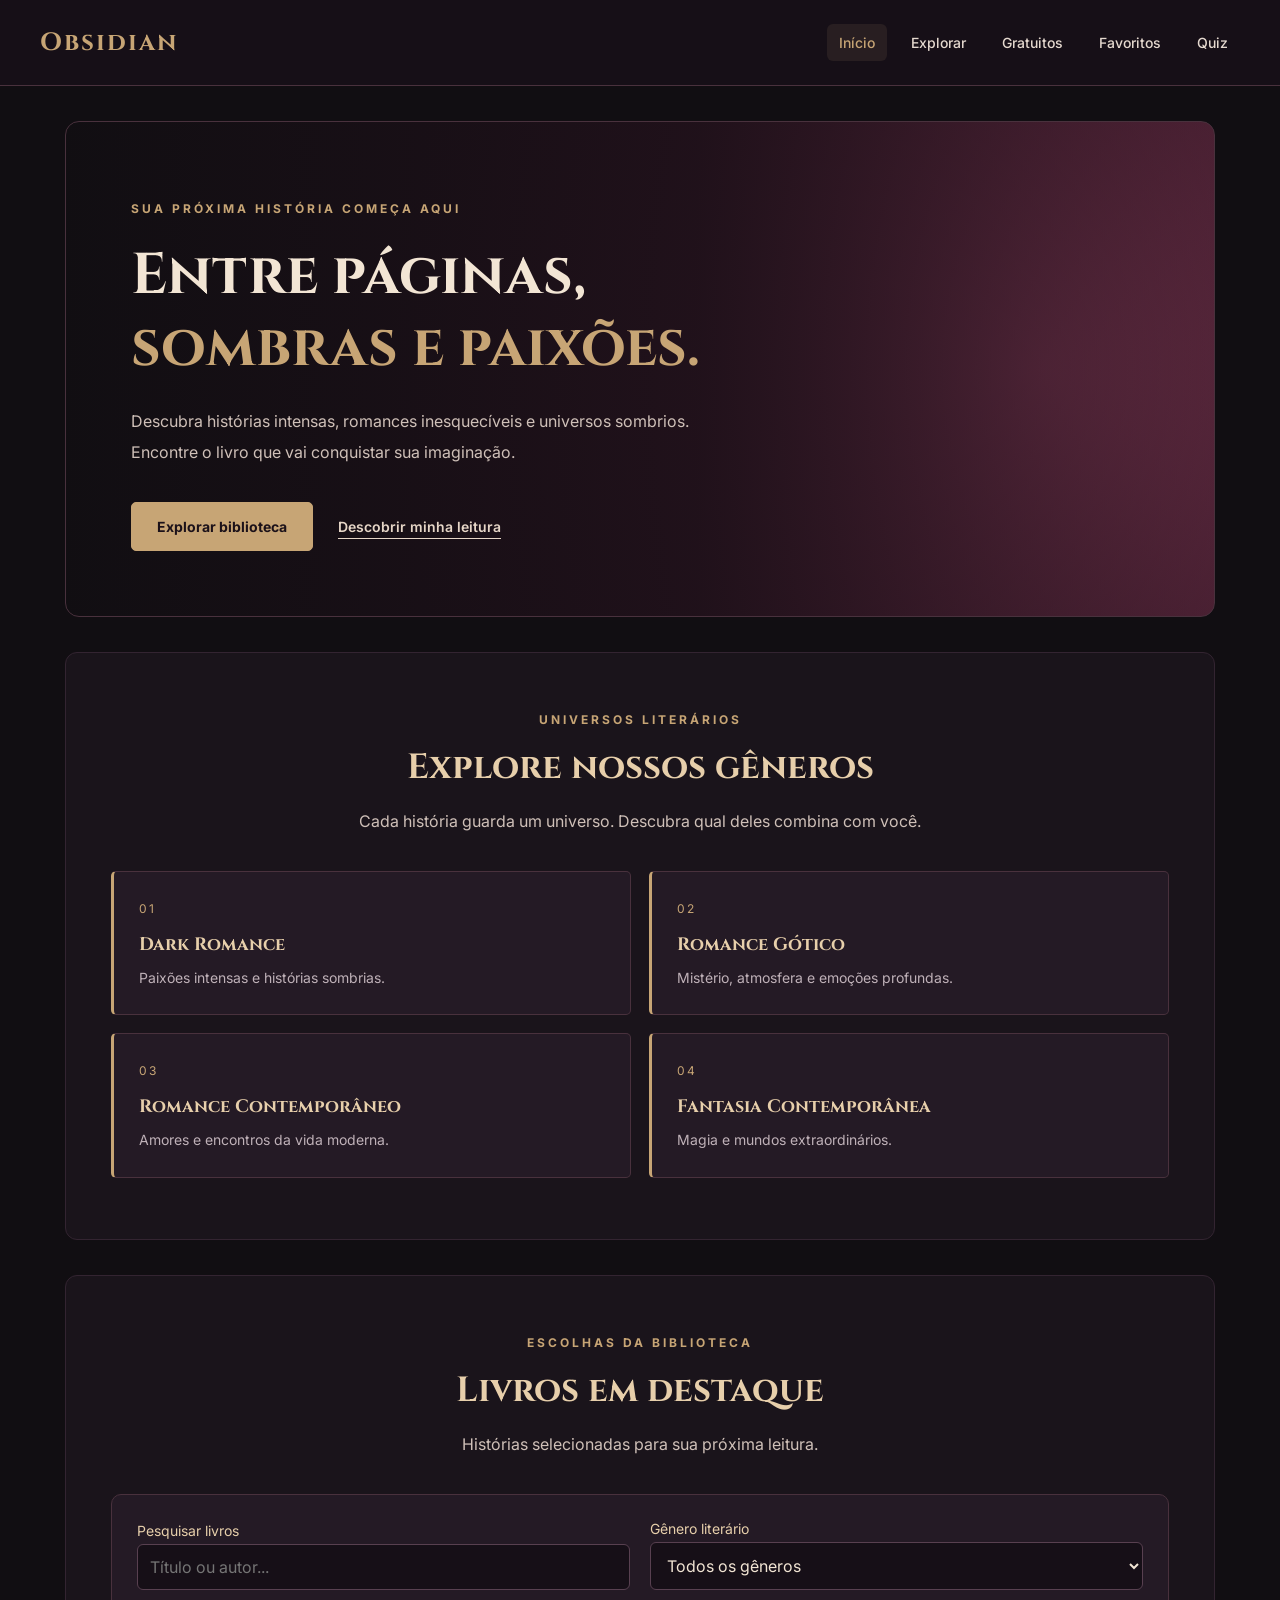
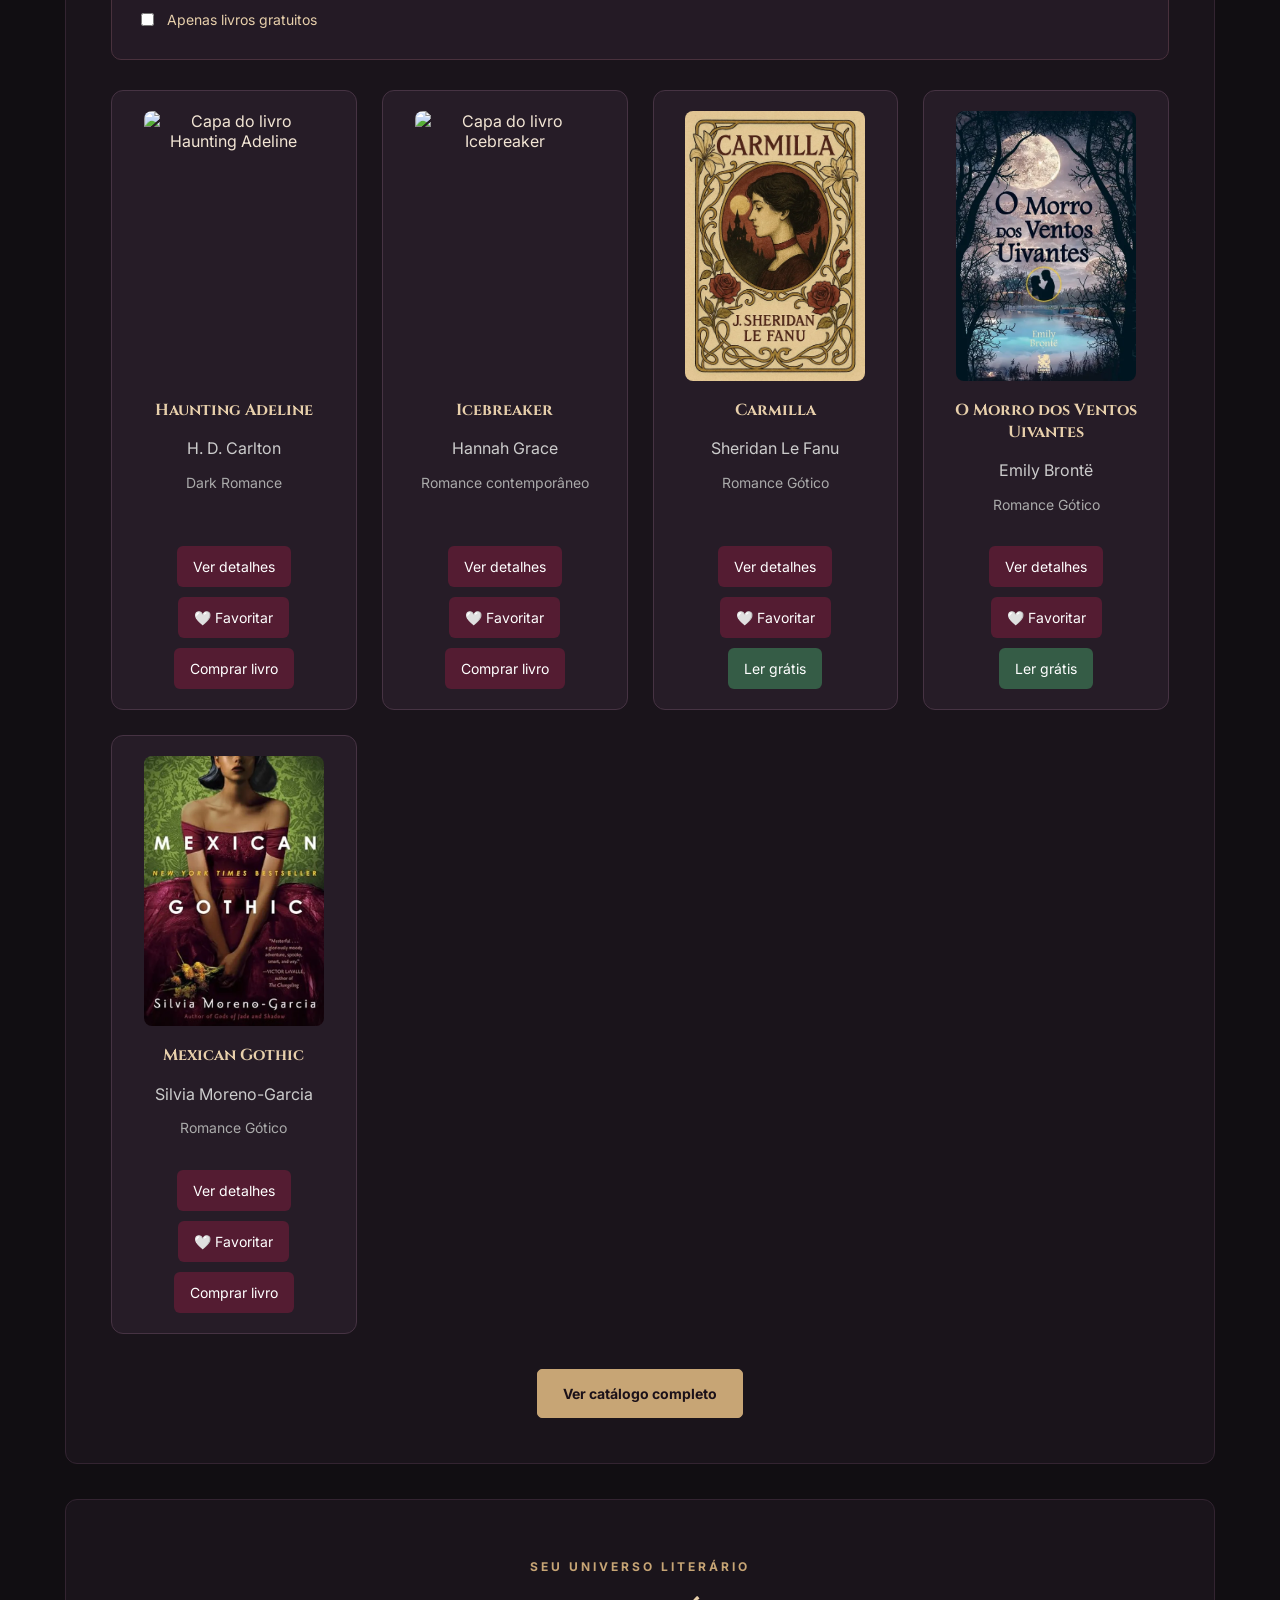
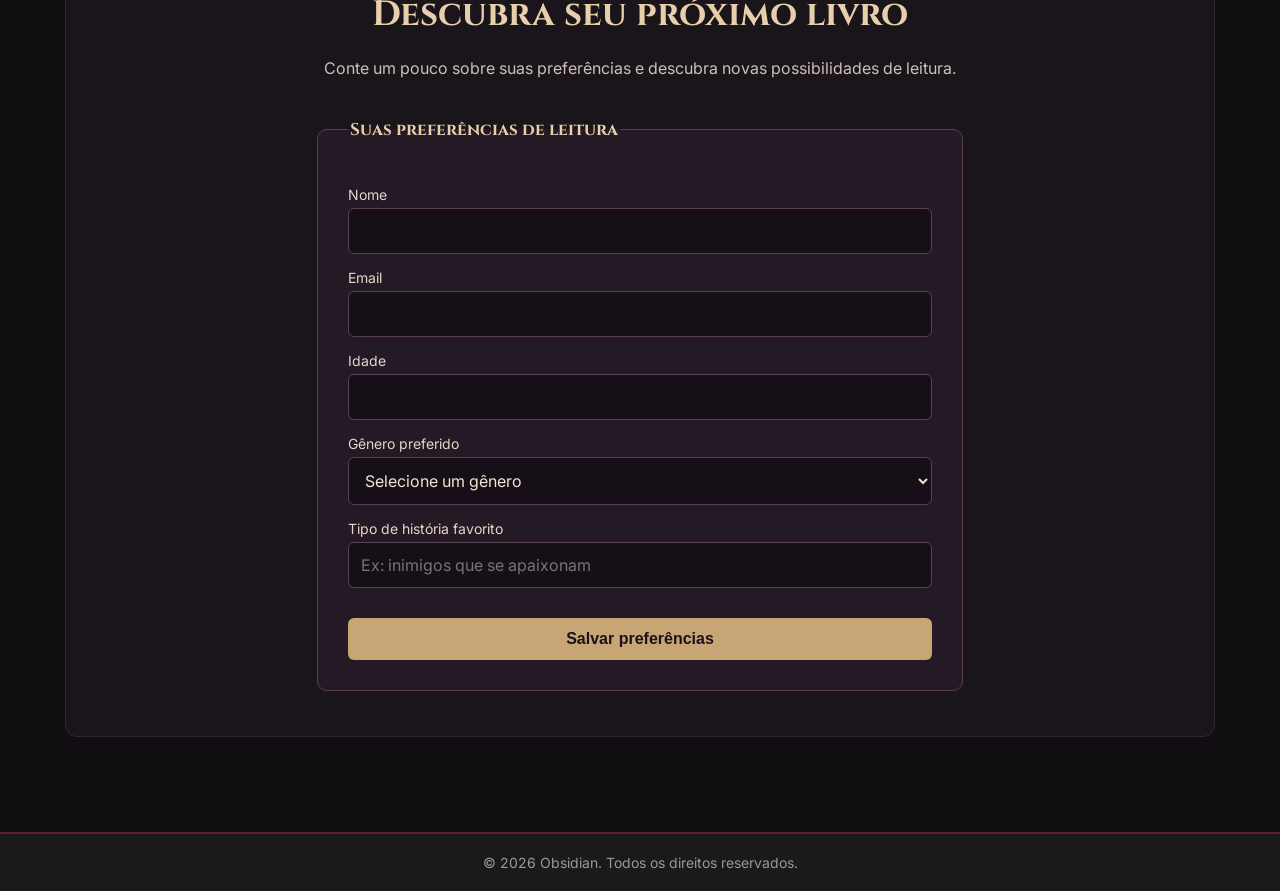
==== commit 36a9a8ea: "feat: adiciona modal de detalhes dos livros" ====
--- a/index.html
+++ b/index.html
@@ -249,6 +249,25 @@
             </p>
         </section>
 
+        <div id="modal-livro" class="modal-livro" hidden>
+            <div class="modal-conteudo">
+                <button id="fechar-modal" type="button" aria-label="Fechar detalhes">
+                    &times;
+                </button>
+
+                <img id="modal-imagem" src="" alt="">
+
+                <h2 id="modal-titulo"></h2>
+                <p id="modal-autor"></p>
+                <p id="modal-genero"></p>
+                <p id="modal-sinopse"></p>
+
+                <a id="modal-link" href="#" target="_blank" rel="noopener noreferrer">
+                    Ver livro
+                </a>
+            </div>
+        </div>
+        
     </main>
 
     <footer>
--- a/css/style.css
+++ b/css/style.css
@@ -1,213 +1,47 @@
+*, *::before, *::after { box-sizing: border-box; }
+html { scroll-behavior: smooth; }
+body { margin: 0; padding: 0; min-height: 100vh; display: flex; flex-direction: column; background-color: #0d0d0d; color: #F2EDE8; font-family: Arial, sans-serif; }
+header { background-color: #641C32; text-align: center; padding: 30px; }
+header h1 { font-size: 42px; margin-bottom: 10px; color: #D5B895; }
+header p { font-size: 16px; line-height: 1.6; }
+main { width: 100%; max-width: 1100px; flex: 1; margin: 0 auto; padding: 40px 20px; }
+section { background-color: #1a1a1a; padding: 30px; margin-bottom: 30px; border-radius: 12px; }
+section h2 { color: #D5B895; font-size: 28px; margin-bottom: 20px; }
+section ul { list-style: none; padding: 0; }
+section li { background-color: #292929; padding: 12px 15px; margin-bottom: 10px; border-left: 4px solid #641C32; border-radius: 5px; }
+section li:hover { background-color: #3a2630; }
+a { color: #D5B895; text-decoration: none; }
+a:hover { color: #ffffff; text-decoration: underline; }
+form { max-width: 600px; margin: 0 auto; }
+fieldset { border: 1px solid #641C32; border-radius: 10px; padding: 25px; min-width: 0; }
+legend { color: #D5B895; font-size: 20px; font-weight: bold; }
+label { display: block; margin-top: 15px; margin-bottom: 5px; }
+input, select { width: 100%; padding: 12px; background-color: #292929; color: #F2EDE8; border: 1px solid #444; border-radius: 6px; }
+input:focus, select:focus { outline: 2px solid #D5B895; outline-offset: 2px; }
+button { background-color: #641C32; color: #F2EDE8; border: none; padding: 12px 25px; border-radius: 6px; font-size: 16px; cursor: pointer; margin-top: 20px; transition: background-color 0.3s ease; }
+button:hover { background-color: #8B2948; }
+button:focus-visible { outline: 2px solid #D5B895; outline-offset: 3px; }
+footer { background-color: #1a1a1a; text-align: center; padding: 20px; border-top: 2px solid #641C32; }
+footer p { color: #999; font-size: 14px; }
+header nav { margin-top: 25px; }
+header nav ul { display: flex; justify-content: center; flex-wrap: wrap; gap: 15px; list-style: none; padding: 0; margin: 0; }
+header nav li { background: none; border: none; padding: 0; margin: 0; }
+header nav a { display: inline-block; padding: 8px 10px; border-radius: 6px; color: #F2EDE8; font-weight: bold; text-decoration: none; transition: background-color 0.3s ease, color 0.3s ease; }
+header nav a:hover { background-color: rgba(0,0,0,.15); color: #D5B895; text-decoration: none; }
+header nav a:focus-visible { outline: 2px solid #D5B895; outline-offset: 3px; }
+#resultado-quiz[hidden], #mensagem-quiz[hidden], #mensagem-formulario[hidden] { display: none; }
 
-*,
-*::before,
-*::after {
-    box-sizing: border-box;
-}
-
-html {
-    scroll-behavior: smooth;
-}
-
-body {
-    margin: 0;
-    padding: 0;
-    min-height: 100vh;
-    display: flex;
-    flex-direction: column;
-    background-color: #0d0d0d;
-    color: #F2EDE8;
-    font-family: Arial, sans-serif;
-}
-
-header {
-    background-color: #641C32;
-    text-align: center;
-    padding: 30px;
-}
-
-header h1 {
-    font-size: 42px;
-    margin: 0 0 10px;
-    color: #D5B895;
-}
-
-header p {
-    font-size: 16px;
-    line-height: 1.6;
-    max-width: 750px;
-    margin: 0 auto;
-}
-
-header nav {
-    margin-top: 25px;
-}
-
-header nav ul {
-    display: flex;
-    justify-content: center;
-    flex-wrap: wrap;
-    gap: 20px;
-    list-style: none;
-    padding: 0;
-    margin: 0;
-}
-
-header nav li {
-    padding: 0;
-    margin: 0;
-}
-
-header nav a {
-    display: inline-block;
-    padding: 10px 12px;
-    border-radius: 6px;
-    color: #F2EDE8;
-    font-weight: bold;
-    text-decoration: none;
-    transition: background-color 0.3s ease,
-                color 0.3s ease;
-}
-
-header nav a:hover,
-header nav a[aria-current="page"] {
-    color: #D5B895;
-    background-color: rgba(0, 0, 0, 0.2);
-    text-decoration: none;
-}
-
-main {
-    width: 100%;
-    max-width: 1100px;
-    margin: 0 auto;
-    padding: 40px 20px;
-    flex: 1;
-}
-
-section {
-    background-color: #1a1a1a;
-    padding: 30px;
-    margin-bottom: 30px;
-    border-radius: 12px;
-}
-
-section h2 {
-    color: #D5B895;
-    font-size: 28px;
-    margin: 0 0 20px;
-}
-
-section p {
-    line-height: 1.6;
-}
-
-section ul {
-    list-style: none;
-    padding: 0;
-}
-
-section li {
-    background-color: #292929;
-    padding: 12px 15px;
-    margin-bottom: 10px;
-    border-left: 4px solid #641C32;
-    border-radius: 5px;
-}
-
-a {
-    color: #D5B895;
-    text-decoration: none;
-}
-
-a:hover {
-    color: #ffffff;
-    text-decoration: underline;
-}
-
-form {
-    max-width: 600px;
-    margin: 0 auto;
-}
-
-fieldset {
-    border: 1px solid #641C32;
-    border-radius: 10px;
-    padding: 25px;
-    min-width: 0;
-}
-
-legend {
-    color: #D5B895;
-    font-size: 20px;
-    font-weight: bold;
-}
-
-label {
-    display: block;
-    margin-top: 15px;
-    margin-bottom: 5px;
-}
-
-input,
-select {
-    width: 100%;
-    padding: 12px;
-    background-color: #292929;
-    color: #F2EDE8;
-    border: 1px solid #444;
-    border-radius: 6px;
-    font: inherit;
-}
-
-input:focus,
-select:focus {
-    outline: 2px solid #D5B895;
-    outline-offset: 2px;
-}
-
-button {
-    background-color: #641C32;
-    color: #F2EDE8;
-    border: none;
-    padding: 12px 25px;
-    border-radius: 6px;
-    font-size: 16px;
-    cursor: pointer;
-    margin-top: 20px;
-    transition: background-color 0.3s ease;
-}
-
-button:hover {
-    background-color: #8B2948;
-}
-
-button:focus-visible,
-a:focus-visible {
-    outline: 2px solid #D5B895;
-    outline-offset: 3px;
-}
-
-footer {
-    background-color: #1a1a1a;
-    text-align: center;
-    padding: 20px;
-    border-top: 2px solid #641C32;
-}
-
-footer p {
-    color: #999;
-    font-size: 14px;
-    margin: 0;
-}
-
-#resultado-quiz[hidden],
-#mensagem-quiz[hidden],
-#mensagem-formulario[hidden] {
-    display: none;
-}
-
-#mensagem-quiz {
-    color: #D5B895;
-    text-align: center;
-    margin-top: 20px;
-}
+/* Navegação compartilhada */
+header nav { margin-top: 25px; }
+header nav ul { display: flex; justify-content: center; flex-wrap: wrap; gap: 20px; list-style: none; padding: 0; margin: 0; }
+header nav li { padding: 0; margin: 0; }
+header nav a { display: inline-block; padding: 10px 12px; border-radius: 6px; color: #F2EDE8; font-weight: bold; text-decoration: none; transition: background-color .3s ease, color .3s ease; }
+header nav a:hover, header nav a[aria-current="page"] { color: #D5B895; background-color: rgba(0,0,0,.2); text-decoration: none; }
+header h1 { margin: 0 0 10px; }
+header p { max-width: 750px; margin: 0 auto; }
+section p { line-height: 1.6; }
+input, select { font: inherit; }
+a:focus-visible { outline: 2px solid #D5B895; outline-offset: 3px; }
+footer p { margin: 0; }
+#resultado-quiz[hidden], #mensagem-quiz[hidden], #mensagem-formulario[hidden] { display: none; }
+#mensagem-quiz { color: #D5B895; text-align: center; margin-top: 20px; }
--- a/css/livros.css
+++ b/css/livros.css
@@ -1,180 +1,134 @@
+.catalogo-livros { display: grid; grid-template-columns: repeat(auto-fit, minmax(min(100%, 220px), 1fr)); gap: 25px; }
+.livro-card { display: flex; flex-direction: column; align-items: center; background-color: #292929; padding: 20px; border-radius: 12px; text-align: center; transition: transform .3s ease, box-shadow .3s ease; }
+.livro-card:hover { transform: translateY(-5px); box-shadow: 0 8px 24px rgba(0,0,0,.35); }
+.livro-card h3 { color: #D5B895; margin-bottom: 10px; line-height: 1.4; }
+.livro-card .autor { color: #ccc; }
+.livro-card .genero { font-size: 14px; color: #aaa; }
+.livro-card .autor, .livro-card .genero { margin-top: 5px; margin-bottom: 5px; }
+.livro-card img { width: 100%; max-width: 180px; height: 270px; object-fit: cover; border-radius: 8px; transition: transform .3s ease; }
+.livro-card img:hover { transform: scale(1.05); }
+.botao-livro { display: inline-block; background-color: #641C32; color: #fff; padding: 12px 18px; border-radius: 6px; margin-top: 15px; text-decoration: none; cursor: pointer; text-align: center; }
+.botao-livro:hover { background-color: #8B2948; color: #fff; text-decoration: none; }
+.botao-livro.botao-gratis { background-color: #355C46; color: #fff; }
+.botao-livro.botao-gratis:hover { background-color: #46785C; color: #fff; }
+.botao-livro:focus-visible { outline: 2px solid #D5B895; outline-offset: 3px; }
+.acoes-livro { display: flex; flex-wrap: wrap; justify-content: center; align-items: center; gap: 10px; width: 100%; margin-top: auto; padding-top: 15px; }
+.acoes-livro .botao-livro { margin-top: 0; font-size: 14px; }
+.livro-card > .botao-livro { margin-top: auto; }
+.pesquisa-livros, .filtro-genero { max-width: 500px; margin-bottom: 30px; }
+.pesquisa-livros input, .filtro-genero select { width: 100%; }
+.filtro-gratuitos { margin-bottom: 30px; }
+.filtro-gratuitos label { display: flex; align-items: center; gap: 10px; cursor: pointer; }
+.filtro-gratuitos input { width: auto; }
+#mensagem-sem-resultados, #mensagem-favoritos-vazios { text-align: center; color: #D5B895; margin-top: 20px; }
+#mensagem-sem-resultados[hidden], #mensagem-favoritos-vazios[hidden] { display: none; }
+button.botao-livro { border: none; cursor: pointer; font: inherit; }
+@media (prefers-reduced-motion: reduce) { .livro-card, .livro-card img { transition: none; } .livro-card:hover, .livro-card img:hover { transform: none; } }
 
-.catalogo-livros {
-    display: grid;
-    grid-template-columns: repeat(
-        auto-fit,
-        minmax(min(100%, 220px), 1fr)
-    );
-    gap: 25px;
+/* Ajustes de alinhamento e botões */
+.catalogo-livros { display: grid; grid-template-columns: repeat(auto-fit, minmax(min(100%, 220px), 1fr)); gap: 25px; }
+.livro-card h3 { margin: 18px 0 10px; }
+.livro-card .autor { margin: 5px 0; }
+.livro-card .genero { margin: 5px 0 15px; }
+.botao-livro { padding: 12px 16px; font-size: 14px; margin-top: 0; transition: background-color .3s ease; }
+button.botao-livro { font-size: 14px; margin-top: 0; }
+.acoes-livro .botao-livro { margin-top: 0; }
+
+/* Modal de detalhes dos livros */
+
+.modal-livro {
+    position: fixed;
+    inset: 0;
+    background-color: rgba(0, 0, 0, 0.85);
+    display: flex;
+    align-items: center;
+    justify-content: center;
+    padding: 20px;
+    z-index: 1000;
 }
 
-.livro-card {
-    display: flex;
-    flex-direction: column;
-    align-items: center;
-    background-color: #292929;
-    padding: 20px;
-    border-radius: 12px;
-    text-align: center;
-    transition: transform 0.3s ease,
-                box-shadow 0.3s ease;
+.modal-livro[hidden] {
+    display: none;
 }
 
-.livro-card:hover {
-    transform: translateY(-5px);
-    box-shadow: 0 8px 24px rgba(0, 0, 0, 0.35);
+.modal-conteudo {
+    position: relative;
+    background-color: #1a1018;
+    border: 1px solid #a88655;
+    border-radius: 12px;
+    padding: 30px;
+    max-width: 550px;
+    width: 100%;
+    max-height: 90vh;
+    overflow-y: auto;
+    text-align: center;
+    color: #f5e9df;
 }
 
-.livro-card img {
-    width: 100%;
-    max-width: 180px;
-    height: 270px;
-    object-fit: cover;
-    border-radius: 8px;
-    transition: transform 0.3s ease;
-}
-
-.livro-card img:hover {
-    transform: scale(1.04);
-}
-
-.livro-card h3 {
-    color: #D5B895;
-    margin: 18px 0 10px;
-    line-height: 1.4;
-}
-
-.livro-card .autor {
-    color: #ccc;
-    margin: 5px 0;
-}
-
-.livro-card .genero {
-    font-size: 14px;
-    color: #aaa;
-    margin: 5px 0 15px;
-}
-
-/* Botões */
-
-.botao-livro {
-    display: inline-block;
-    background-color: #641C32;
-    color: #ffffff;
-    padding: 12px 16px;
-    border-radius: 6px;
-    text-decoration: none;
-    cursor: pointer;
-    font-size: 14px;
-    text-align: center;
-    transition: background-color 0.3s ease;
-}
-
-.botao-livro:hover {
-    background-color: #8B2948;
-    color: #ffffff;
-    text-decoration: none;
-}
-
-.botao-livro.botao-gratis {
-    background-color: #355C46;
-    color: #ffffff;
-}
-
-.botao-livro.botao-gratis:hover {
-    background-color: #46785C;
-}
-
-button.botao-livro {
+#fechar-modal {
+    position: absolute;
+    top: 12px;
+    right: 18px;
+    background: none;
     border: none;
-    font: inherit;
-    font-size: 14px;
-    margin-top: 0;
-}
-
-.acoes-livro {
-    display: flex;
-    flex-wrap: wrap;
-    justify-content: center;
-    align-items: center;
-    gap: 10px;
-    width: 100%;
-    margin-top: auto;
-    padding-top: 15px;
-}
-
-.livro-card > .botao-livro {
-    margin-top: auto;
-}
-
-/* Pesquisa */
-
-.pesquisa-livros {
-    max-width: 500px;
-    margin-bottom: 25px;
-}
-
-.pesquisa-livros input {
-    width: 100%;
-}
-
-/* Filtro de gênero */
-
-.filtro-genero {
-    max-width: 500px;
-    margin-bottom: 25px;
-}
-
-.filtro-genero select {
-    width: 100%;
-}
-
-/* Filtro de gratuitos */
-
-.filtro-gratuitos {
-    margin-bottom: 30px;
-}
-
-.filtro-gratuitos label {
-    display: flex;
-    align-items: center;
-    gap: 10px;
+    color: #d6b77a;
+    font-size: 30px;
     cursor: pointer;
 }
 
-.filtro-gratuitos input {
-    width: auto;
+#modal-imagem {
+    width: 150px;
+    max-width: 100%;
+    border-radius: 6px;
+    margin-bottom: 15px;
 }
 
-/* Mensagens */
-
-#mensagem-sem-resultados,
-#mensagem-favoritos-vazios {
-    text-align: center;
-    color: #D5B895;
-    margin-top: 25px;
+#modal-titulo {
+    color: #d6b77a;
+    font-family: "Cinzel", serif;
+    margin-bottom: 10px;
 }
 
-#mensagem-sem-resultados[hidden],
-#mensagem-favoritos-vazios[hidden] {
-    display: none;
+#modal-autor,
+#modal-genero {
+    margin-bottom: 8px;
 }
 
-/* Acessibilidade */
-
-.botao-livro:focus-visible {
-    outline: 2px solid #D5B895;
-    outline-offset: 3px;
+#modal-sinopse {
+    line-height: 1.7;
+    margin: 20px 0;
 }
 
-@media (prefers-reduced-motion: reduce) {
-    .livro-card,
-    .livro-card img {
-        transition: none;
+#modal-link {
+    display: inline-block;
+    background-color: #722d45;
+    color: #ffffff;
+    padding: 12px 24px;
+    border-radius: 6px;
+    text-decoration: none;
+    transition: background-color 0.3s;
+}
+
+#modal-link:hover {
+    background-color: #93415d;
+}
+
+@media (max-width: 600px) {
+    .modal-conteudo {
+        padding: 24px 16px;
     }
 
-    .livro-card:hover,
-    .livro-card img:hover {
-        transform: none;
+    #modal-imagem {
+        width: 120px;
     }
 }
+
+.modal-livro {
+    overflow-y: auto;
+}
+
+#fechar-modal:focus-visible,
+#modal-link:focus-visible {
+    outline: 2px solid #d6b77a;
+    outline-offset: 3px;
+}
--- a/css/home.css
+++ b/css/home.css
@@ -1,9 +1,10 @@
-
 /* Identidade visual da página inicial */
 
 .pagina-home {
-    background-color: #110E12;
-    color: #F2E5D4;
+    background-color: #110e12;
+
+    color: #f2e5d4;
+
     font-family: "Inter", Arial, sans-serif;
 }
 
@@ -17,26 +18,38 @@
 /* Cabeçalho */
 
 .pagina-home .cabecalho-home {
-    background: #160F17;
-    border-bottom: 1px solid #49313D;
+    background: #160f17;
+
+    border-bottom: 1px solid #49313d;
+
     padding: 0 30px;
 }
 
 .barra-navegacao {
     max-width: 1200px;
+
     margin: 0 auto;
+
     min-height: 85px;
+
     display: flex;
+
     align-items: center;
+
     justify-content: space-between;
+
     gap: 25px;
 }
 
 .pagina-home .marca {
-    color: #C7A575;
+    color: #c7a575;
+
     font-size: 25px;
+
     font-weight: 700;
+
     letter-spacing: 2px;
+
     text-decoration: none;
 }
 
@@ -50,13 +63,16 @@
 
 .pagina-home header nav a {
     font-size: 14px;
+
     font-weight: 500;
-    color: #E5D9CF;
+
+    color: #e5d9cf;
 }
 
 .pagina-home header nav a:hover,
 .pagina-home header nav a[aria-current="page"] {
-    color: #C7A575;
+    color: #c7a575;
+
     background: rgba(199, 165, 117, 0.1);
 }
 
@@ -64,6 +80,7 @@
 
 .pagina-home .conteudo-home {
     max-width: 1200px;
+
     padding: 35px 25px 60px;
 }
 
@@ -75,95 +92,136 @@
 
 .pagina-home .hero-home {
     position: relative;
+
     display: flex;
+
     align-items: center;
+
     min-height: 460px;
+
     padding: 65px;
+
     overflow: hidden;
+
     background:
-        linear-gradient(
-            90deg,
+        linear-gradient(90deg,
             rgba(17, 14, 18, 0.97) 0%,
+
             rgba(30, 16, 25, 0.92) 55%,
-            rgba(84, 28, 50, 0.42) 100%
-        ),
-        radial-gradient(
-            circle at 85% 50%,
-            #67344A,
-            #160F17 65%
-        );
-    border: 1px solid #49313D;
+
+            rgba(84, 28, 50, 0.42) 100%),
+        radial-gradient(circle at 85% 50%,
+
+            #67344a,
+            #160f17 65%);
+
+    border: 1px solid #49313d;
+
     border-radius: 14px;
 }
 
 .hero-conteudo {
     position: relative;
+
     z-index: 1;
+
     max-width: 760px;
 }
 
 .hero-etiqueta,
 .secao-etiqueta {
-    color: #C7A575;
+    color: #c7a575;
+
     font-size: 12px;
+
     font-weight: 700;
+
     letter-spacing: 3px;
+
     text-transform: uppercase;
 }
 
 .pagina-home .hero-home h1 {
-    color: #F2E5D4;
+    color: #f2e5d4;
+
     font-size: clamp(32px, 4.5vw, 58px);
+
     line-height: 1.25;
+
     margin: 22px 0;
 }
 
 .hero-home h1 span {
     display: block;
-    color: #C7A575;
+
+    color: #c7a575;
 }
 
 .hero-descricao {
-    color: #CFC0B8;
+    color: #cfc0b8;
+
     font-size: 16px;
+
     line-height: 1.9;
+
     max-width: 580px;
 }
 
 .hero-acoes {
     display: flex;
+
     align-items: center;
+
     flex-wrap: wrap;
+
     gap: 25px;
+
     margin-top: 35px;
 }
 
 .hero-botao {
     display: inline-block;
-    background: #C7A575;
-    color: #1B1119;
+
+    background: #c7a575;
+
+    color: #1b1119;
+
     padding: 15px 25px;
-    border: 1px solid #C7A575;
+
+    border: 1px solid #c7a575;
+
     border-radius: 5px;
+
     font-size: 14px;
+
     font-weight: 700;
+
     text-decoration: none;
-    transition: background-color 0.3s ease,
-                transform 0.3s ease;
+
+    transition:
+        background-color 0.3s ease,
+        transform 0.3s ease;
 }
 
 .hero-botao:hover {
-    background: #E0C79F;
-    color: #1B1119;
+    background: #e0c79f;
+
+    color: #1b1119;
+
     text-decoration: none;
+
     transform: translateY(-2px);
 }
 
 .hero-link {
-    color: #E6D6C7;
+    color: #e6d6c7;
+
     font-size: 14px;
+
     font-weight: 600;
+
     text-decoration: underline;
+
     text-underline-offset: 6px;
 }
 
@@ -171,106 +229,144 @@
 
 .titulo-secao {
     text-align: center;
+
     max-width: 700px;
+
     margin: 0 auto 35px;
 }
 
 .pagina-home .titulo-secao h2 {
-    color: #E7CFAB;
+    color: #e7cfab;
+
     font-size: clamp(24px, 3vw, 35px);
+
     margin: 15px 0;
 }
 
-.titulo-secao > p:last-child {
-    color: #CFC0B8;
+.titulo-secao>p:last-child {
+    color: #cfc0b8;
+
     line-height: 1.8;
 }
 
 /* Gêneros */
 
 .pagina-home .home-generos {
-    background: #1A141B;
+    background: #1a141b;
+
     border: 1px solid #332431;
+
     padding: 45px;
 }
 
 .lista-generos {
     display: grid;
+
     grid-template-columns: repeat(2, minmax(0, 1fr));
+
     gap: 18px;
 }
 
 .pagina-home .lista-generos li {
-    background: #241A25;
-    border: 1px solid #49313D;
-    border-left: 3px solid #C7A575;
+    background: #241a25;
+
+    border: 1px solid #49313d;
+
+    border-left: 3px solid #c7a575;
+
     padding: 25px;
+
     margin: 0;
-    transition: background-color 0.3s ease,
-                transform 0.3s ease;
+
+    transition:
+        background-color 0.3s ease,
+        transform 0.3s ease;
 }
 
 .pagina-home .lista-generos li:hover {
     background: #352333;
+
     transform: translateY(-3px);
+
     cursor: default;
 }
 
 .genero-numero {
-    color: #C7A575;
+    color: #c7a575;
+
     font-size: 12px;
+
     letter-spacing: 2px;
 }
 
 .pagina-home .lista-generos h3 {
-    color: #E7CFAB;
+    color: #e7cfab;
+
     font-size: 18px;
+
     margin: 15px 0 10px;
 }
 
 .pagina-home .lista-generos p {
-    color: #BFB1B8;
+    color: #bfb1b8;
+
     font-size: 14px;
+
     margin: 0;
 }
 
 /* Destaques */
 
 .pagina-home .home-destaques {
-    background: #1A141B;
+    background: #1a141b;
+
     border: 1px solid #332431;
+
     padding: 45px;
 }
 
 .painel-filtros {
     display: grid;
+
     grid-template-columns: 1fr 1fr;
+
     gap: 20px;
+
     align-items: end;
-    background: #241A25;
-    border: 1px solid #49313D;
+
+    background: #241a25;
+
+    border: 1px solid #49313d;
+
     border-radius: 10px;
+
     padding: 25px;
+
     margin-bottom: 30px;
 }
 
 .pagina-home .painel-filtros label {
     margin-top: 0;
-    color: #E7CFAB;
+
+    color: #e7cfab;
+
     font-size: 14px;
 }
 
 .pagina-home .painel-filtros input,
 .pagina-home .painel-filtros select {
-    background: #160F17;
+    background: #160f17;
+
     border: 1px solid #584050;
-    color: #F2E5D4;
+
+    color: #f2e5d4;
 }
 
 .pagina-home .pesquisa-livros,
 .pagina-home .filtro-genero,
 .pagina-home .filtro-gratuitos {
     max-width: none;
+
     margin: 0;
 }
 
@@ -280,53 +376,63 @@
 
 .pagina-home .filtro-gratuitos label {
     display: flex;
+
     align-items: center;
+
     gap: 10px;
+
     cursor: pointer;
 }
 
 .pagina-home .filtro-gratuitos input {
     width: auto;
-    accent-color: #C7A575;
+
+    accent-color: #c7a575;
 }
 
 .pagina-home .livro-card {
-    background: #261C27;
+    background: #261c27;
+
     border: 1px solid #463343;
 }
 
 .pagina-home .livro-card h3 {
-    color: #E7CFAB;
+    color: #e7cfab;
+
     font-family: "Cinzel", Georgia, serif;
+
     font-size: 16px;
 }
 
 .pagina-home .livro-card .botao-livro {
-    background: #541C32;
+    background: #541c32;
 }
 
 .pagina-home .livro-card .botao-livro:hover {
-    background: #76334E;
+    background: #76334e;
 }
 
 .pagina-home .livro-card .botao-gratis {
-    background: #355C46;
+    background: #355c46;
 }
 
 .pagina-home .livro-card .botao-gratis:hover {
-    background: #46785C;
+    background: #46785c;
 }
 
 .ver-catalogo {
     text-align: center;
+
     margin-top: 35px;
 }
 
 /* Formulário */
 
 .pagina-home .home-formulario {
-    background: #1A141B;
+    background: #1a141b;
+
     border: 1px solid #332431;
+
     padding: 45px;
 }
 
@@ -335,49 +441,67 @@
 }
 
 .pagina-home .home-formulario fieldset {
-    background: #241A25;
+    background: #241a25;
+
     border: 1px solid #584050;
+
     padding: 30px;
 }
 
 .pagina-home .home-formulario legend {
-    color: #E7CFAB;
+    color: #e7cfab;
+
     font-family: "Cinzel", Georgia, serif;
+
     font-size: 17px;
 }
 
 .pagina-home .home-formulario label {
-    color: #E6D6C7;
+    color: #e6d6c7;
+
     font-size: 14px;
 }
 
 .pagina-home .home-formulario input,
 .pagina-home .home-formulario select {
-    background: #160F17;
+    background: #160f17;
+
     border: 1px solid #584050;
-    color: #F2E5D4;
+
+    color: #f2e5d4;
 }
 
 .pagina-home .home-formulario button {
     width: 100%;
-    background: #C7A575;
-    color: #1B1119;
+
+    background: #c7a575;
+
+    color: #1b1119;
+
     font-weight: 700;
+
     margin-top: 30px;
 }
 
 .pagina-home .home-formulario button:hover {
-    background: #E0C79F;
+    background: #e0c79f;
 }
 
 #mensagem-formulario {
     max-width: 650px;
+
     margin: 20px auto 0;
+
     padding: 15px;
+
     background: #244332;
-    color: #D6F0DD;
-    border: 1px solid #46785C;
+
+    color: #d6f0dd;
+
+    border: 1px solid #46785c;
+
     border-radius: 8px;
+
     text-align: center;
 }
 
@@ -390,8 +514,11 @@
 @media (max-width: 768px) {
     .barra-navegacao {
         flex-direction: column;
+
         justify-content: center;
+
         padding: 20px 0;
+
         gap: 15px;
     }
 
@@ -405,6 +532,7 @@
 
     .pagina-home .hero-home {
         min-height: 380px;
+
         padding: 35px;
     }
 
@@ -422,12 +550,15 @@
 @media (max-width: 480px) {
     .pagina-home .hero-home {
         min-height: 0;
+
         padding: 30px 20px;
     }
 
     .hero-acoes {
         flex-direction: column;
+
         align-items: stretch;
+
         gap: 20px;
     }
 
@@ -438,6 +569,7 @@
 
     .painel-filtros {
         grid-template-columns: 1fr;
+
         padding: 15px;
     }
 
@@ -453,6 +585,7 @@
 }
 
 @media (prefers-reduced-motion: reduce) {
+
     .pagina-home .lista-generos li,
     .hero-botao {
         transition: none;
@@ -463,3 +596,205 @@
         transform: none;
     }
 }
+
+/* Páginas internas: apresentação e catálogo compartilhados */
+.pagina-home .explorar-apresentacao,
+.pagina-home .gratuitos-apresentacao,
+.pagina-home .favoritos-apresentacao,
+.pagina-home .quiz-apresentacao {
+    background:
+        radial-gradient(circle at 85% 25%, rgba(103, 52, 74, 0.6), transparent 60%),
+        #1a141b;
+    border: 1px solid #49313d;
+    padding: 60px 45px;
+    text-align: center;
+}
+
+.pagina-home .explorar-apresentacao h1,
+.pagina-home .gratuitos-apresentacao h1,
+.pagina-home .favoritos-apresentacao h1,
+.pagina-home .quiz-apresentacao h1 {
+    color: #e7cfab;
+    font-size: clamp(28px, 4vw, 45px);
+    margin: 20px 0;
+}
+
+.pagina-home .explorar-apresentacao>p:last-child,
+.pagina-home .gratuitos-apresentacao>p:last-child,
+.pagina-home .favoritos-apresentacao>p:last-child,
+.pagina-home .quiz-apresentacao>p:last-child {
+    color: #cfc0b8;
+    max-width: 650px;
+    margin: 0 auto;
+    line-height: 1.8;
+}
+
+.pagina-home .explorar-catalogo,
+.pagina-home .gratuitos-biblioteca,
+.pagina-home .favoritos-biblioteca,
+.pagina-home .quiz-conteudo,
+.pagina-home .quiz-resultados {
+    background: #1a141b;
+    border: 1px solid #332431;
+    padding: 45px;
+}
+
+/* Cartões e botões iguais em todas as páginas */
+.pagina-home .livro-card {
+    background: #261c27;
+    border: 1px solid #463343;
+}
+
+.pagina-home .livro-card h3 {
+    color: #e7cfab;
+    font-family: "Cinzel", Georgia, serif;
+    font-size: 16px;
+}
+
+.pagina-home .livro-card .botao-livro {
+    background-color: #541c32;
+}
+
+.pagina-home .livro-card .botao-livro:hover {
+    background-color: #76334e;
+}
+
+.pagina-home .livro-card .botao-livro.botao-gratis {
+    background-color: #355c46;
+}
+
+.pagina-home .livro-card .botao-livro.botao-gratis:hover {
+    background-color: #46785c;
+}
+
+/* Filtros da página Explorar */
+.pagina-explorar .painel-filtros label {
+    margin-top: 0;
+    color: #e7cfab;
+    font-size: 14px;
+}
+
+.pagina-explorar .painel-filtros input,
+.pagina-explorar .painel-filtros select {
+    background: #160f17;
+    border: 1px solid #584050;
+    color: #f2e5d4;
+}
+
+.pagina-explorar .pesquisa-livros,
+.pagina-explorar .filtro-genero,
+.pagina-explorar .filtro-gratuitos {
+    max-width: none;
+    margin: 0;
+}
+
+.pagina-explorar .filtro-gratuitos {
+    grid-column: 1 / -1;
+}
+
+.pagina-explorar .filtro-gratuitos input {
+    width: auto;
+    accent-color: #c7a575;
+}
+
+/* Estado vazio dos favoritos */
+.pagina-favoritos #mensagem-favoritos-vazios:not([hidden]) {
+    background: #241a25;
+    border: 1px solid #49313d;
+    color: #cfc0b8;
+    padding: 35px 20px;
+    text-align: center;
+    border-radius: 8px;
+}
+
+/* Formulário e resultados do quiz */
+.pagina-quiz #form-quiz {
+    max-width: 650px;
+    margin: 0 auto;
+}
+
+.pagina-quiz #form-quiz fieldset {
+    background: #241a25;
+    border: 1px solid #584050;
+    padding: 30px;
+}
+
+.pagina-quiz #form-quiz legend {
+    color: #e7cfab;
+    font-family: "Cinzel", Georgia, serif;
+    font-size: 17px;
+}
+
+.pagina-quiz #form-quiz label {
+    color: #e6d6c7;
+    font-size: 14px;
+}
+
+.pagina-quiz #form-quiz select {
+    background: #160f17;
+    border: 1px solid #584050;
+    color: #f2e5d4;
+}
+
+.pagina-quiz #form-quiz button {
+    width: 100%;
+    background: #c7a575;
+    color: #1b1119;
+    font-weight: 700;
+    margin-top: 30px;
+}
+
+.pagina-quiz #form-quiz button:hover {
+    background: #e0c79f;
+}
+
+.pagina-quiz #resultado-quiz[hidden],
+.pagina-quiz #mensagem-quiz[hidden] {
+    display: none;
+}
+
+.pagina-quiz #mensagem-quiz:not([hidden]) {
+    background: #241a25;
+    border: 1px solid #49313d;
+    color: #cfc0b8;
+    padding: 25px;
+    text-align: center;
+}
+
+@media (max-width: 768px) {
+
+    .pagina-home .explorar-apresentacao,
+    .pagina-home .gratuitos-apresentacao,
+    .pagina-home .favoritos-apresentacao,
+    .pagina-home .quiz-apresentacao,
+    .pagina-home .explorar-catalogo,
+    .pagina-home .gratuitos-biblioteca,
+    .pagina-home .favoritos-biblioteca,
+    .pagina-home .quiz-conteudo,
+    .pagina-home .quiz-resultados {
+        padding: 30px 20px;
+    }
+}
+
+@media (max-width: 480px) {
+
+    .pagina-home .explorar-apresentacao,
+    .pagina-home .gratuitos-apresentacao,
+    .pagina-home .favoritos-apresentacao,
+    .pagina-home .quiz-apresentacao,
+    .pagina-home .explorar-catalogo,
+    .pagina-home .gratuitos-biblioteca,
+    .pagina-home .favoritos-biblioteca,
+    .pagina-home .quiz-conteudo,
+    .pagina-home .quiz-resultados {
+        padding: 25px 15px;
+    }
+
+    .pagina-explorar .painel-filtros {
+        grid-template-columns: 1fr;
+    }
+
+    .pagina-quiz #form-quiz fieldset {
+        padding: 20px 15px;
+    }
+}
--- a/css/responsivo.css
+++ b/css/responsivo.css
@@ -1,126 +1,34 @@
-
 @media (max-width: 768px) {
-    header {
-        padding: 25px 15px;
-    }
-
-    header h1 {
-        font-size: 34px;
-    }
-
-    header nav ul {
-        gap: 12px;
-    }
-
-    main {
-        padding: 25px 15px;
-    }
-
-    section {
-        padding: 20px;
-    }
-
-    section h2 {
-        font-size: 24px;
-    }
-
-    .catalogo-livros {
-        grid-template-columns: repeat(
-            auto-fit,
-            minmax(min(100%, 180px), 1fr)
-        );
-        gap: 15px;
-    }
-
-    .livro-card {
-        padding: 15px;
-    }
-
-    .livro-card img {
-        max-width: 150px;
-        height: 225px;
-    }
-
-    fieldset {
-        padding: 20px;
-    }
+    header { padding: 25px 15px; }
+    header h1 { font-size: 34px; }
+    header nav ul { gap: 12px; }
+    main { padding: 25px 15px; }
+    section { padding: 20px; }
+    section h2 { font-size: 24px; }
+    .catalogo-livros { grid-template-columns: repeat(auto-fit, minmax(min(100%, 180px), 1fr)); gap: 15px; }
+    .livro-card { padding: 15px; }
+    .livro-card img { max-width: 150px; height: 225px; }
+}
+@media (max-width: 480px) {
+    header { padding: 20px 15px; }
+    header h1 { font-size: 28px; }
+    header p { font-size: 14px; }
+    header nav ul { gap: 8px; }
+    header nav a { font-size: 14px; padding: 7px; }
+    main { padding: 20px 10px; }
+    section { padding: 15px; }
+    section h2 { font-size: 21px; }
+    .catalogo-livros { grid-template-columns: 1fr; gap: 20px; }
+    .livro-card { padding: 20px; }
+    .livro-card img { width: 100%; max-width: 180px; height: 270px; margin: 0; }
+    .acoes-livro { flex-direction: column; align-items: center; }
+    .acoes-livro .botao-livro { width: 100%; max-width: 220px; }
+    fieldset { padding: 15px; min-width: 0; }
+    legend { font-size: 16px; }
+    form button { width: 100%; }
+    footer { padding: 15px; }
+    footer p { font-size: 12px; }
 }
 
-@media (max-width: 480px) {
-    header {
-        padding: 20px 15px;
-    }
-
-    header h1 {
-        font-size: 28px;
-    }
-
-    header p {
-        font-size: 14px;
-    }
-
-    header nav ul {
-        gap: 8px;
-    }
-
-    header nav a {
-        font-size: 13px;
-        padding: 8px;
-    }
-
-    main {
-        padding: 20px 10px;
-    }
-
-    section {
-        padding: 15px;
-    }
-
-    section h2 {
-        font-size: 21px;
-    }
-
-    .catalogo-livros {
-        grid-template-columns: 1fr;
-        gap: 20px;
-    }
-
-    .livro-card {
-        padding: 20px;
-    }
-
-    .livro-card img {
-        max-width: 180px;
-        height: 270px;
-    }
-
-    .acoes-livro {
-        flex-direction: column;
-        align-items: center;
-    }
-
-    .acoes-livro .botao-livro {
-        width: 100%;
-        max-width: 220px;
-    }
-
-    fieldset {
-        padding: 15px;
-    }
-
-    legend {
-        font-size: 16px;
-    }
-
-    form button {
-        width: 100%;
-    }
-
-    footer {
-        padding: 15px;
-    }
-
-    footer p {
-        font-size: 12px;
-    }
-}+/* Redução de movimento também para rolagem */
+@media (prefers-reduced-motion: reduce) { html { scroll-behavior: auto; } }
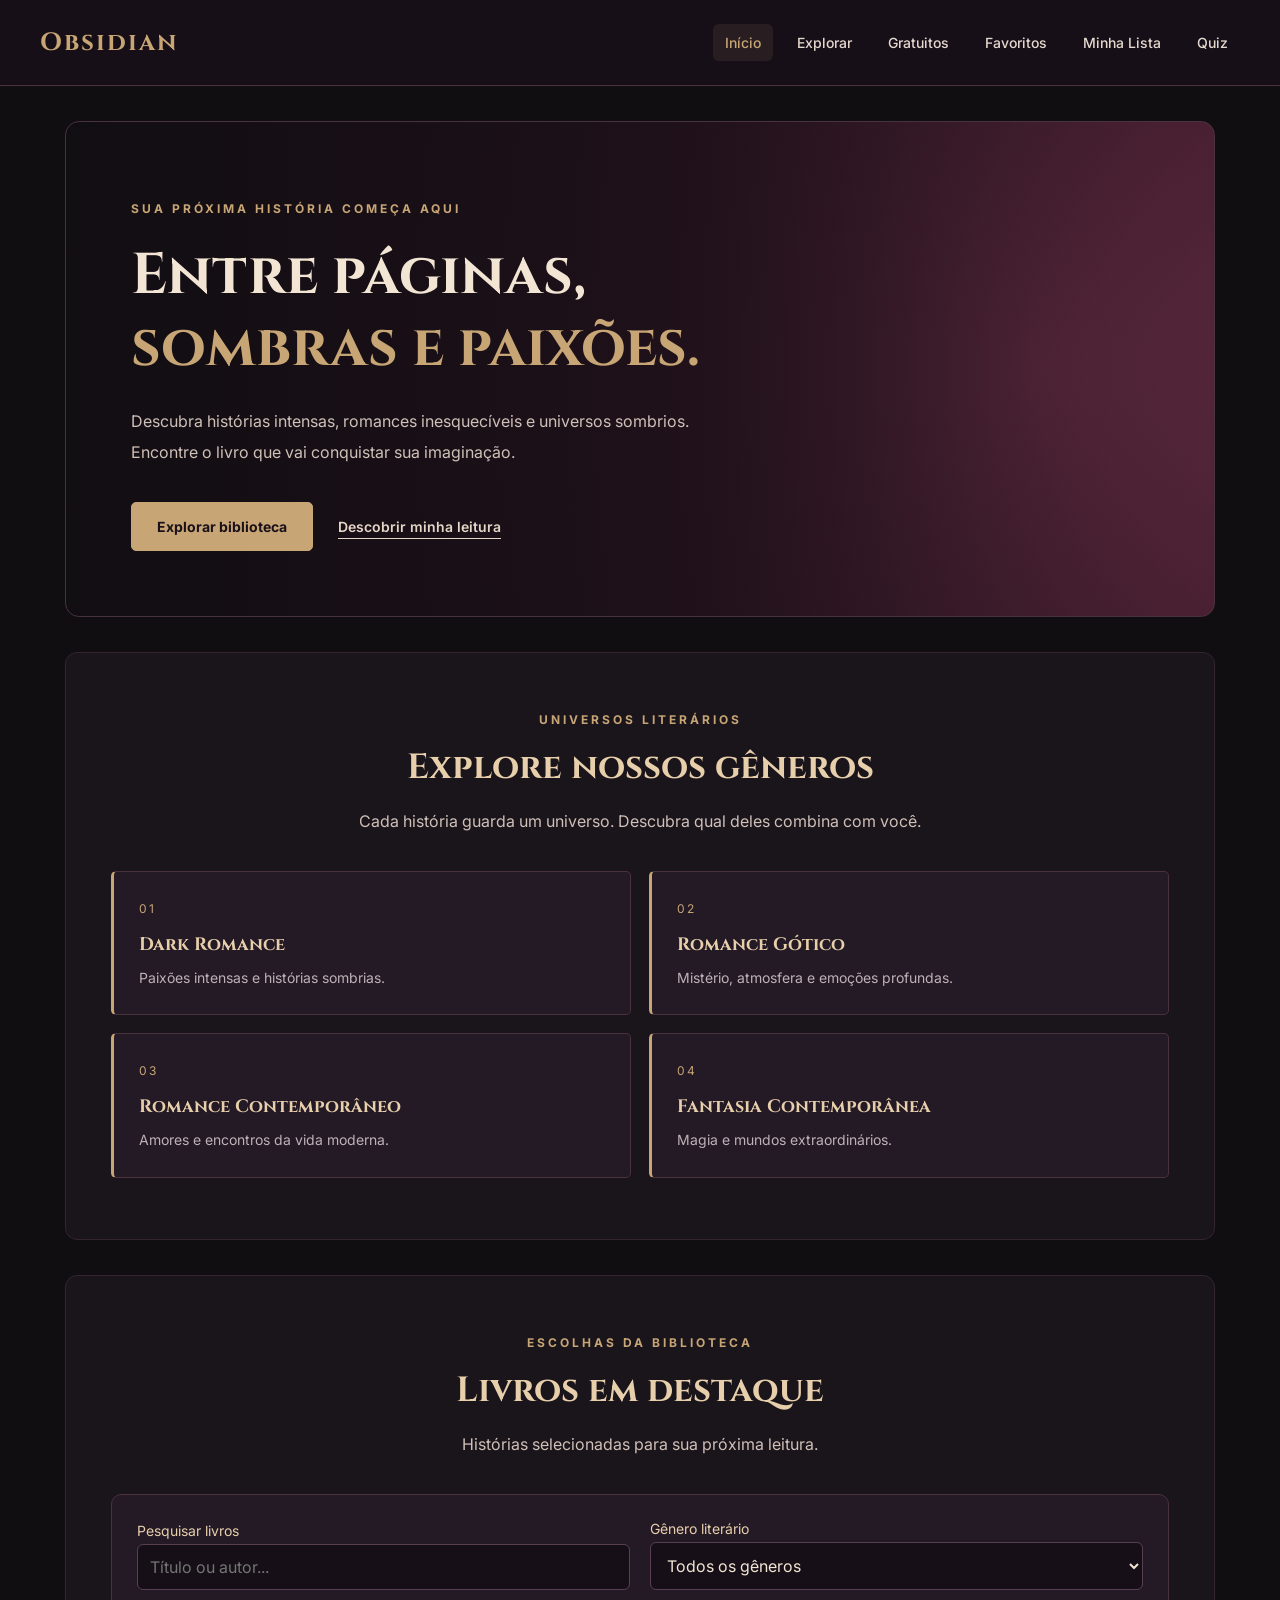
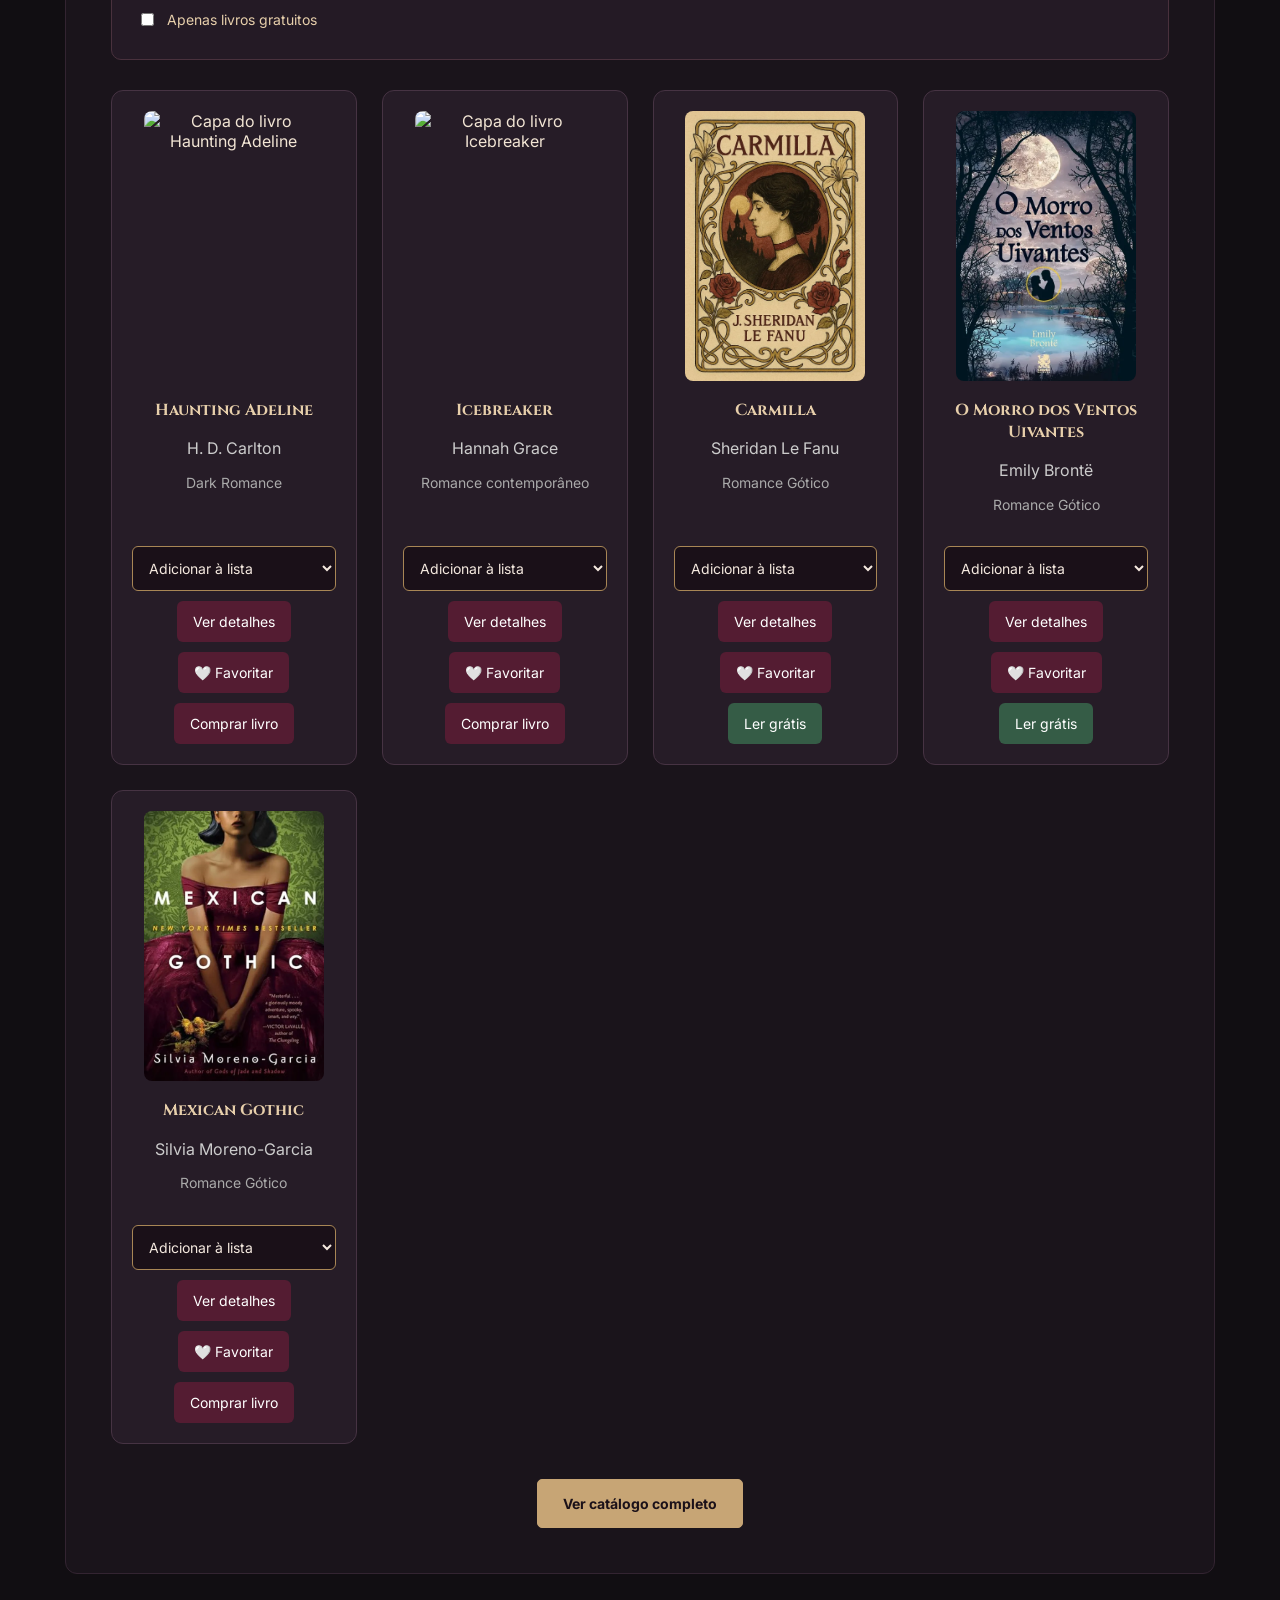
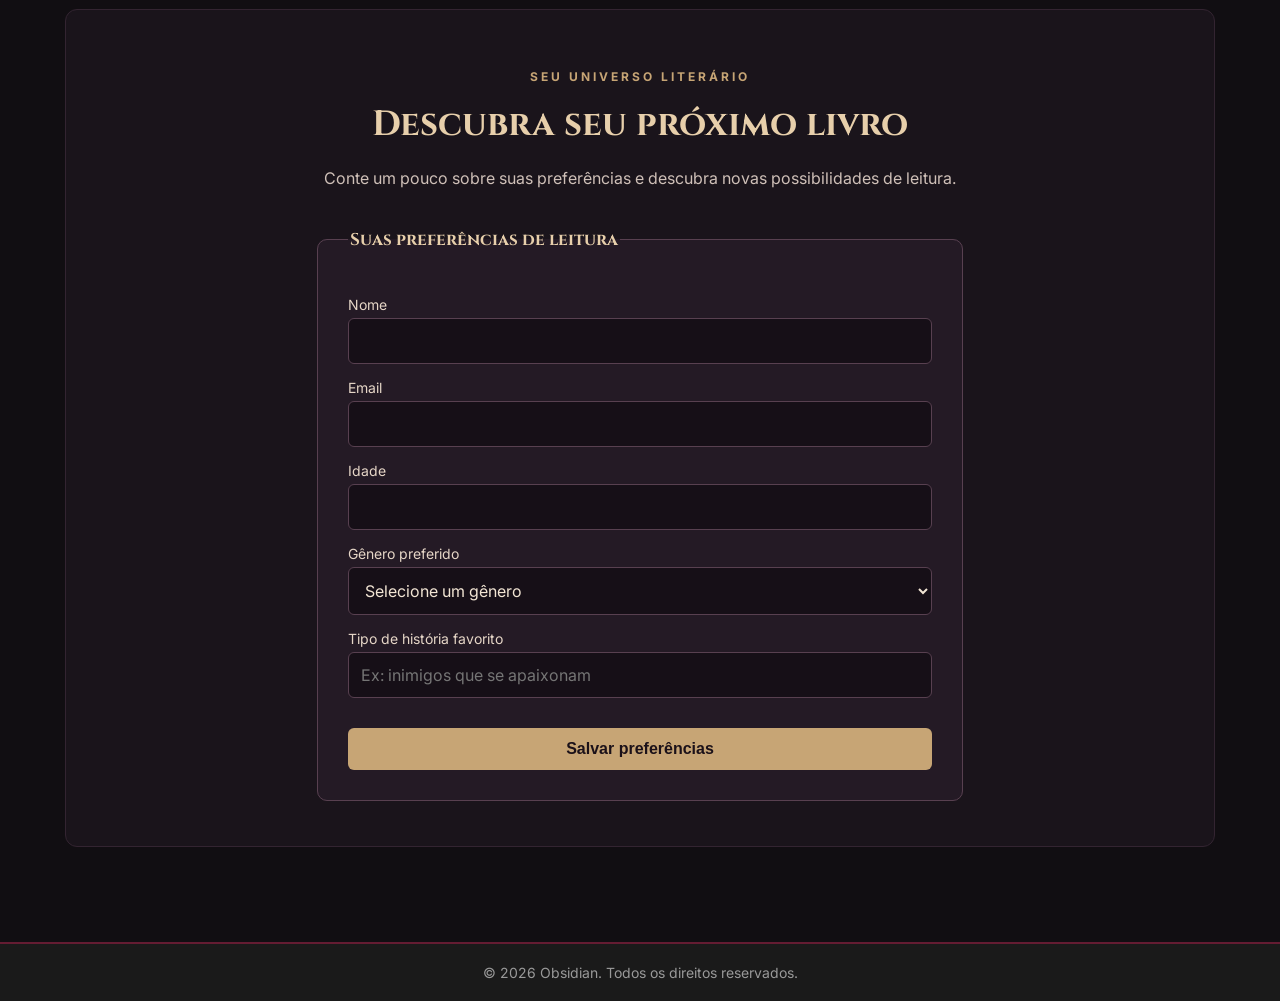
==== commit 6ad698a1: "feat: adiciona lista de leitura com acompanhamento de progresso" ====
--- a/index.html
+++ b/index.html
@@ -1,4 +1,3 @@
-
 <!DOCTYPE html>
 <html lang="pt-br">
 <head>
@@ -19,6 +18,7 @@
 
     <script src="js/dados.js" defer></script>
     <script src="js/favoritos.js" defer></script>
+    <script src="js/lista-leitura.js" defer></script>
     <script src="js/livros.js" defer></script>
     <script src="js/filtros.js" defer></script>
     <script src="js/formulario.js" defer></script>
@@ -38,6 +38,7 @@
                     <li><a href="livros.html">Explorar</a></li>
                     <li><a href="gratuitos.html">Gratuitos</a></li>
                     <li><a href="favoritos.html">Favoritos</a></li>
+                    <li><a href="minha-lista.html">Minha Lista</a></li>
                     <li><a href="quiz.html">Quiz</a></li>
                 </ul>
             </nav>
@@ -267,7 +268,7 @@
                 </a>
             </div>
         </div>
-        
+
     </main>
 
     <footer>
--- a/css/livros.css
+++ b/css/livros.css
@@ -131,4 +131,22 @@
 #modal-link:focus-visible {
     outline: 2px solid #d6b77a;
     outline-offset: 3px;
-}+}
+
+
+.seletor-leitura {
+    width: 100%;
+    padding: 12px;
+    background-color: #1a1018;
+    color: #f5e9df;
+    border: 1px solid #a88655;
+    border-radius: 6px;
+    font-family: "Inter", sans-serif;
+    font-size: 14px;
+    cursor: pointer;
+}
+
+.seletor-leitura:focus-visible {
+    outline: 2px solid #d6b77a;
+    outline-offset: 3px;
+}
--- a/css/home.css
+++ b/css/home.css
@@ -797,4 +797,43 @@
     .pagina-quiz #form-quiz fieldset {
         padding: 20px 15px;
     }
-}+}
+
+
+/* Página Minha Lista de Leitura */
+
+.lista-apresentacao {
+    text-align: center;
+    padding: 70px 20px 45px;
+}
+
+.lista-apresentacao h1 {
+    font-family: "Cinzel", serif;
+    color: #d6b77a;
+    margin: 15px 0;
+}
+
+.lista-apresentacao p {
+    max-width: 650px;
+    margin: 0 auto;
+    line-height: 1.7;
+}
+
+.lista-secao {
+    margin: 35px 0 65px;
+}
+
+.lista-secao h2 {
+    color: #d6b77a;
+    font-family: "Cinzel", serif;
+}
+
+.lista-secao > p {
+    text-align: center;
+    color: #c7b5aa;
+    margin-top: 20px;
+}
+
+.lista-secao > p[hidden] {
+    display: none;
+}
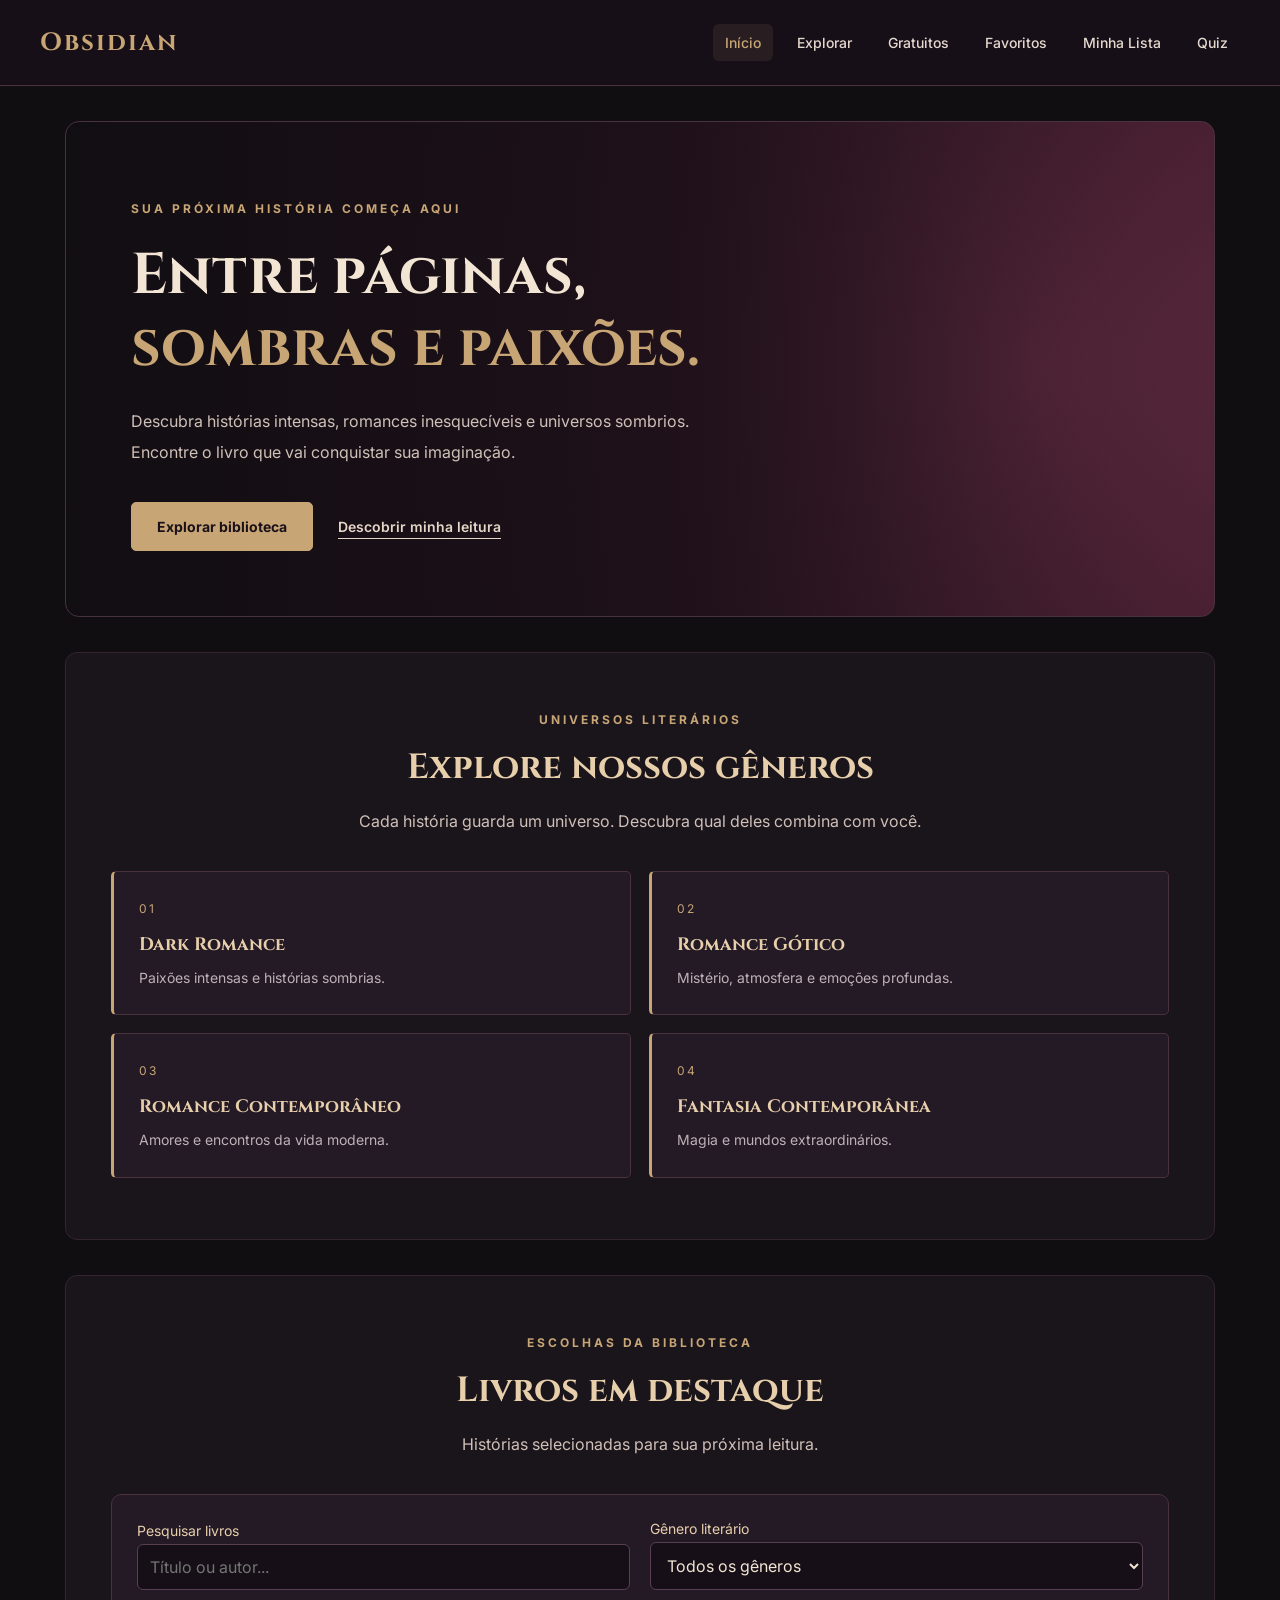
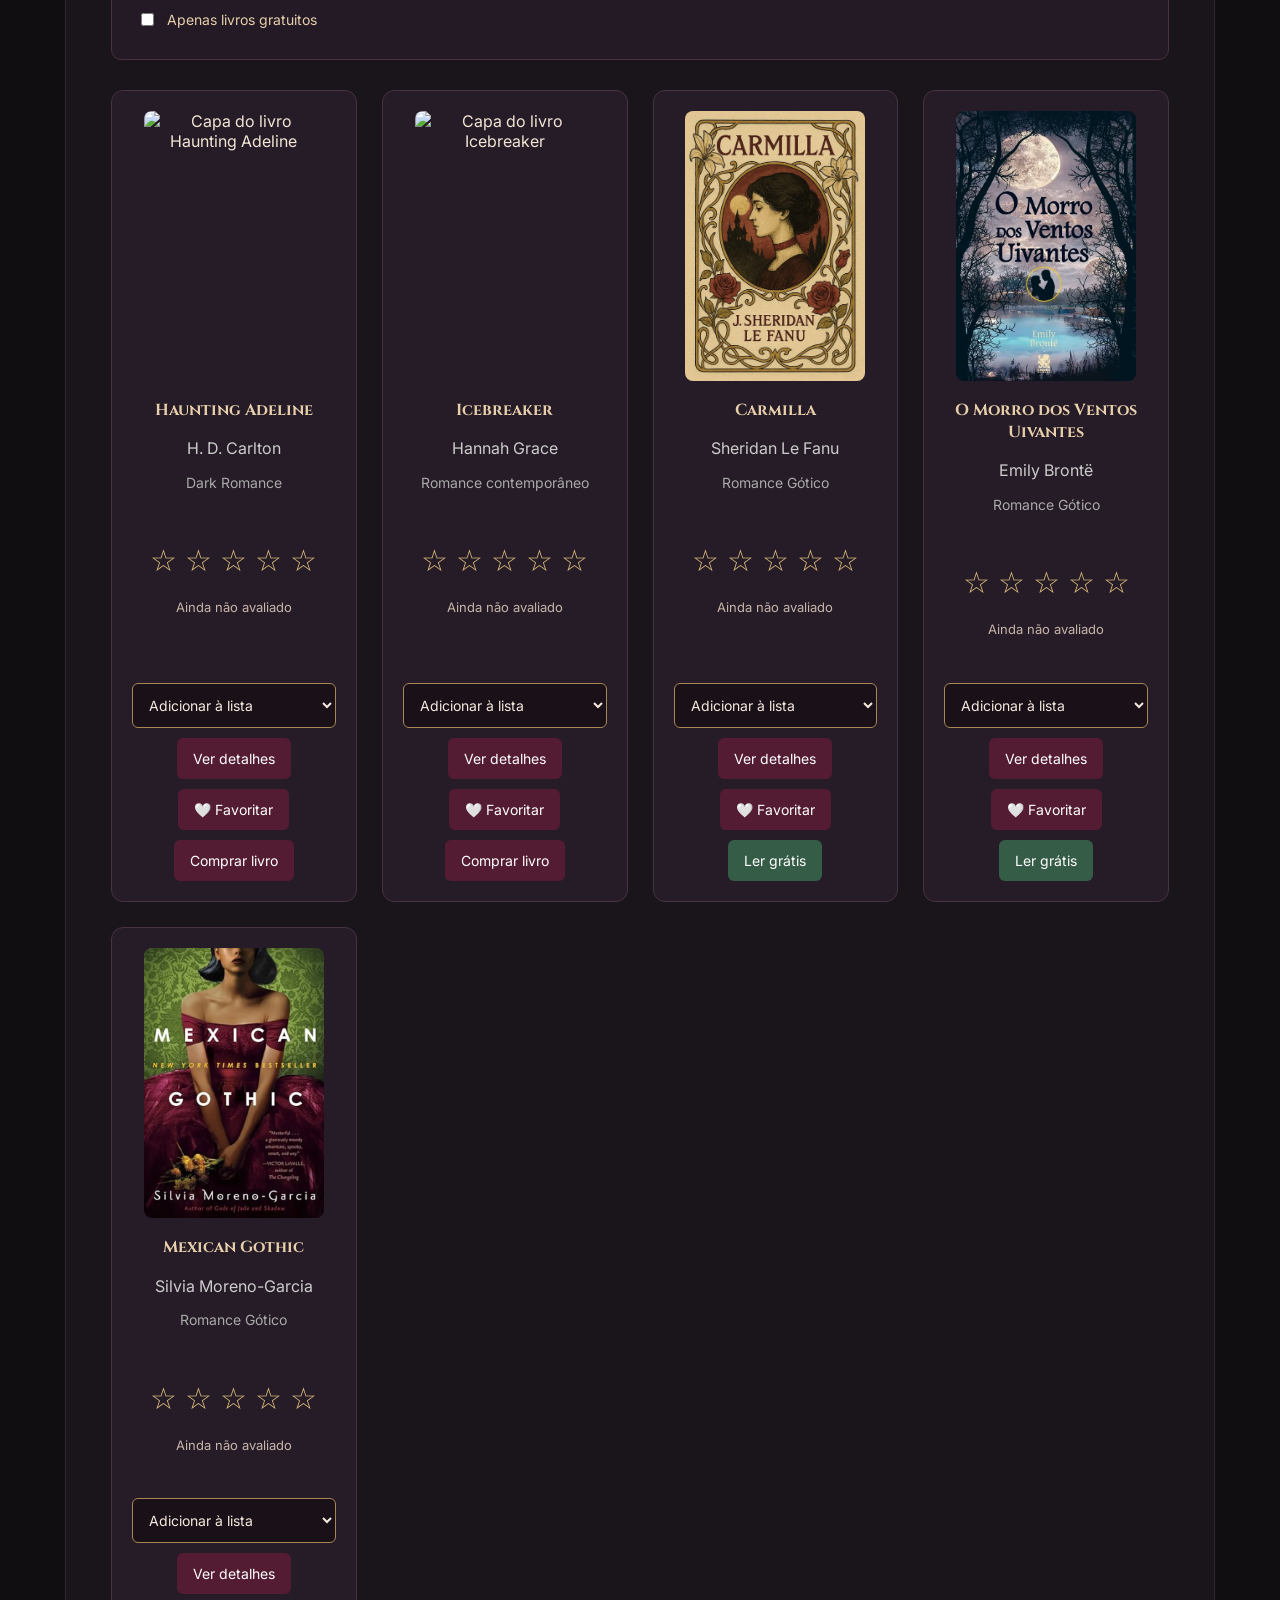
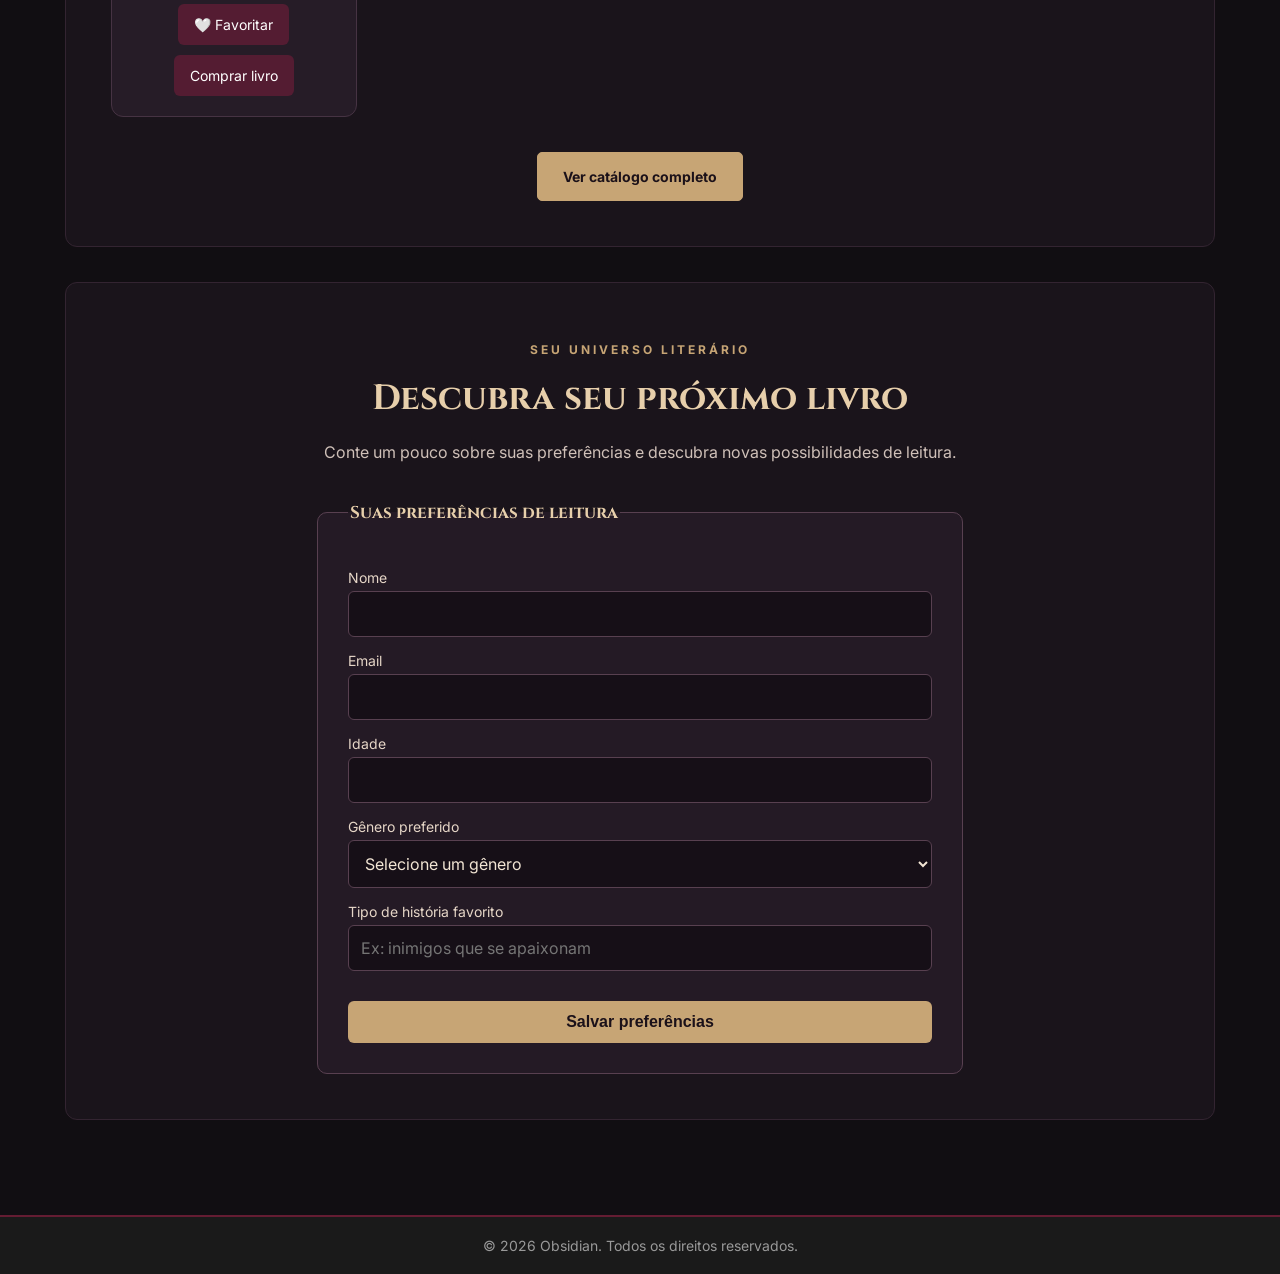
==== commit 06c2aad0: "feat: adiciona sistema de avalicao de livros com estrelas" ====
--- a/index.html
+++ b/index.html
@@ -19,6 +19,7 @@
     <script src="js/dados.js" defer></script>
     <script src="js/favoritos.js" defer></script>
     <script src="js/lista-leitura.js" defer></script>
+    <script src="js/avaliacoes.js" defer></script>
     <script src="js/livros.js" defer></script>
     <script src="js/filtros.js" defer></script>
     <script src="js/formulario.js" defer></script>
--- a/css/livros.css
+++ b/css/livros.css
@@ -150,3 +150,46 @@
     outline: 2px solid #d6b77a;
     outline-offset: 3px;
 }
+
+
+/* Avaliação dos livros */
+
+.avaliacao-livro {
+    display: flex;
+    flex-direction: column;
+    align-items: center;
+    gap: 6px;
+    margin: 15px 0;
+}
+
+.estrelas {
+    display: flex;
+    justify-content: center;
+    gap: 4px;
+}
+
+.estrela-avaliacao {
+    background: transparent;
+    border: none;
+    color: #d6b77a;
+    font-size: 30px;
+    cursor: pointer;
+    padding: 2px;
+    line-height: 1;
+    transition: transform 0.2s ease;
+}
+
+.estrela-avaliacao:hover {
+    transform: scale(1.2);
+}
+
+.estrela-avaliacao:focus-visible {
+    outline: 2px solid #d6b77a;
+    outline-offset: 3px;
+}
+
+.texto-avaliacao {
+    font-size: 13px;
+    color: #c7b5aa;
+    text-align: center;
+}
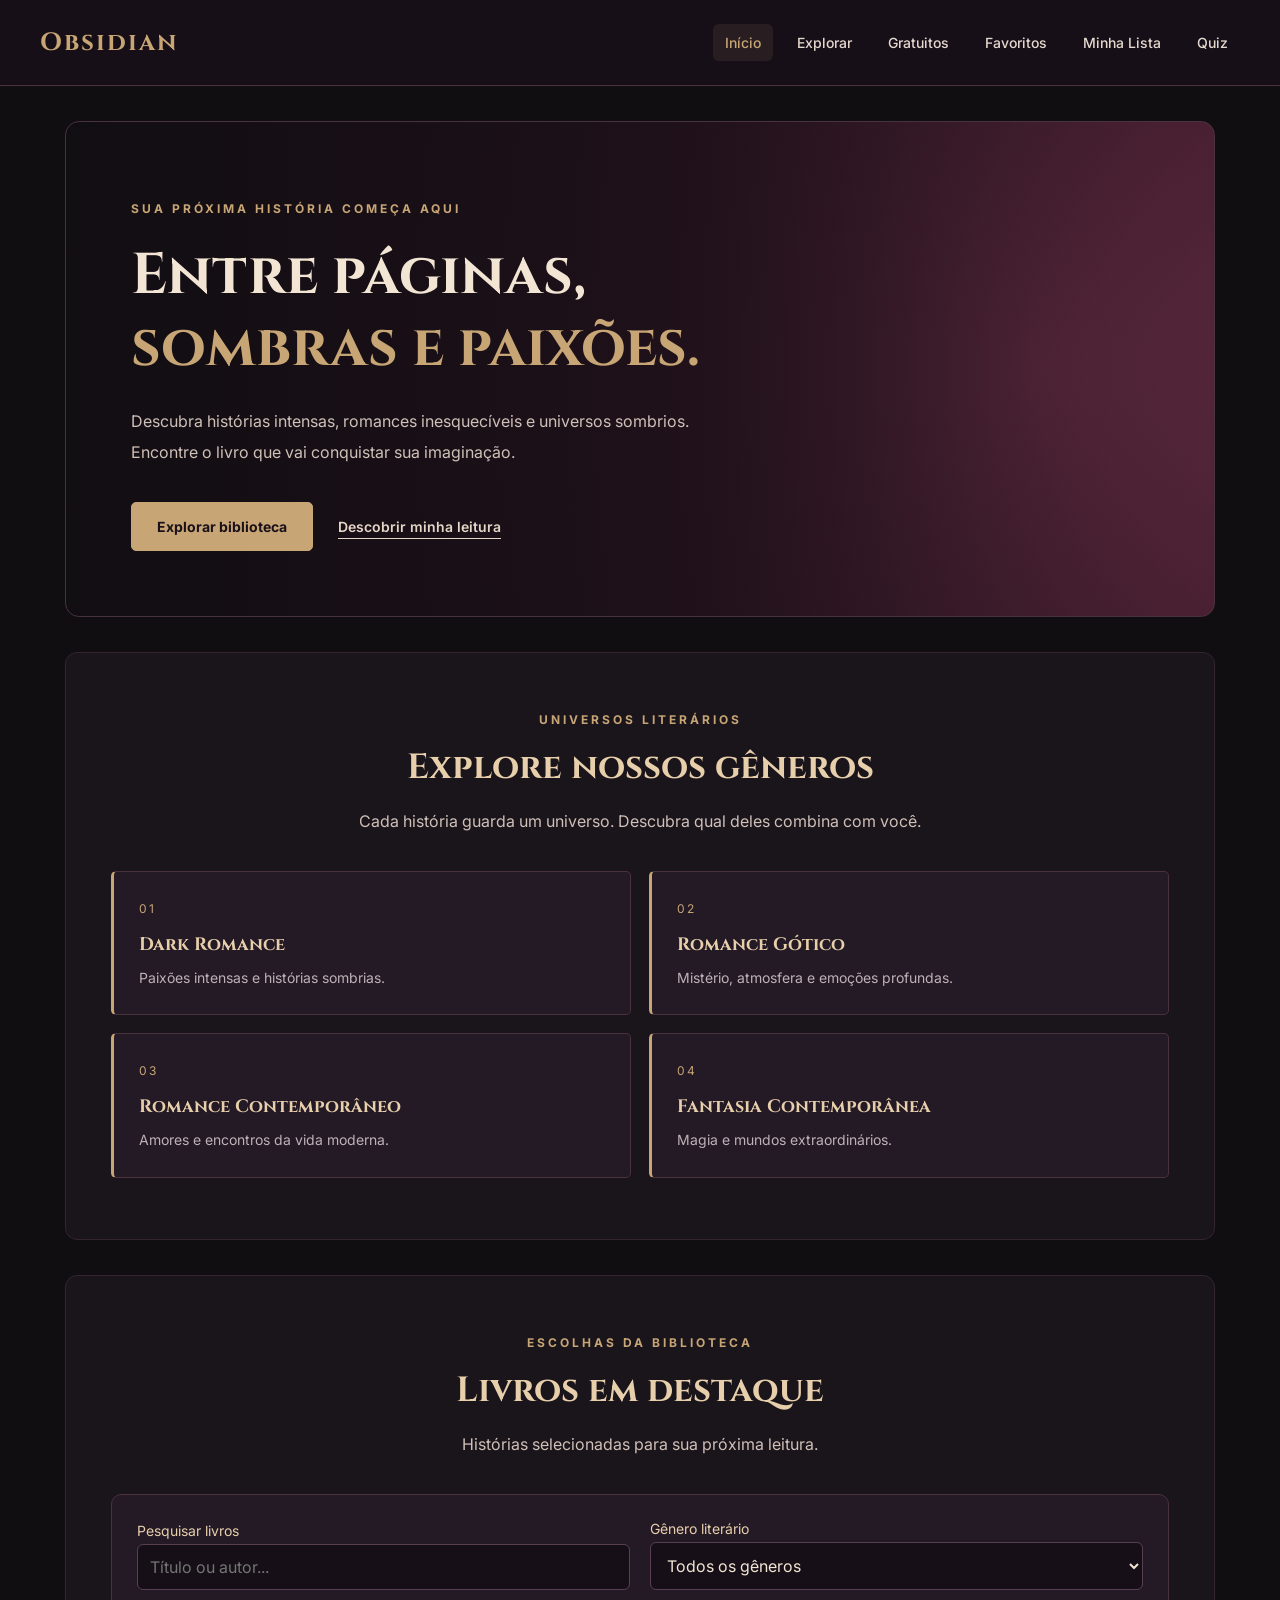
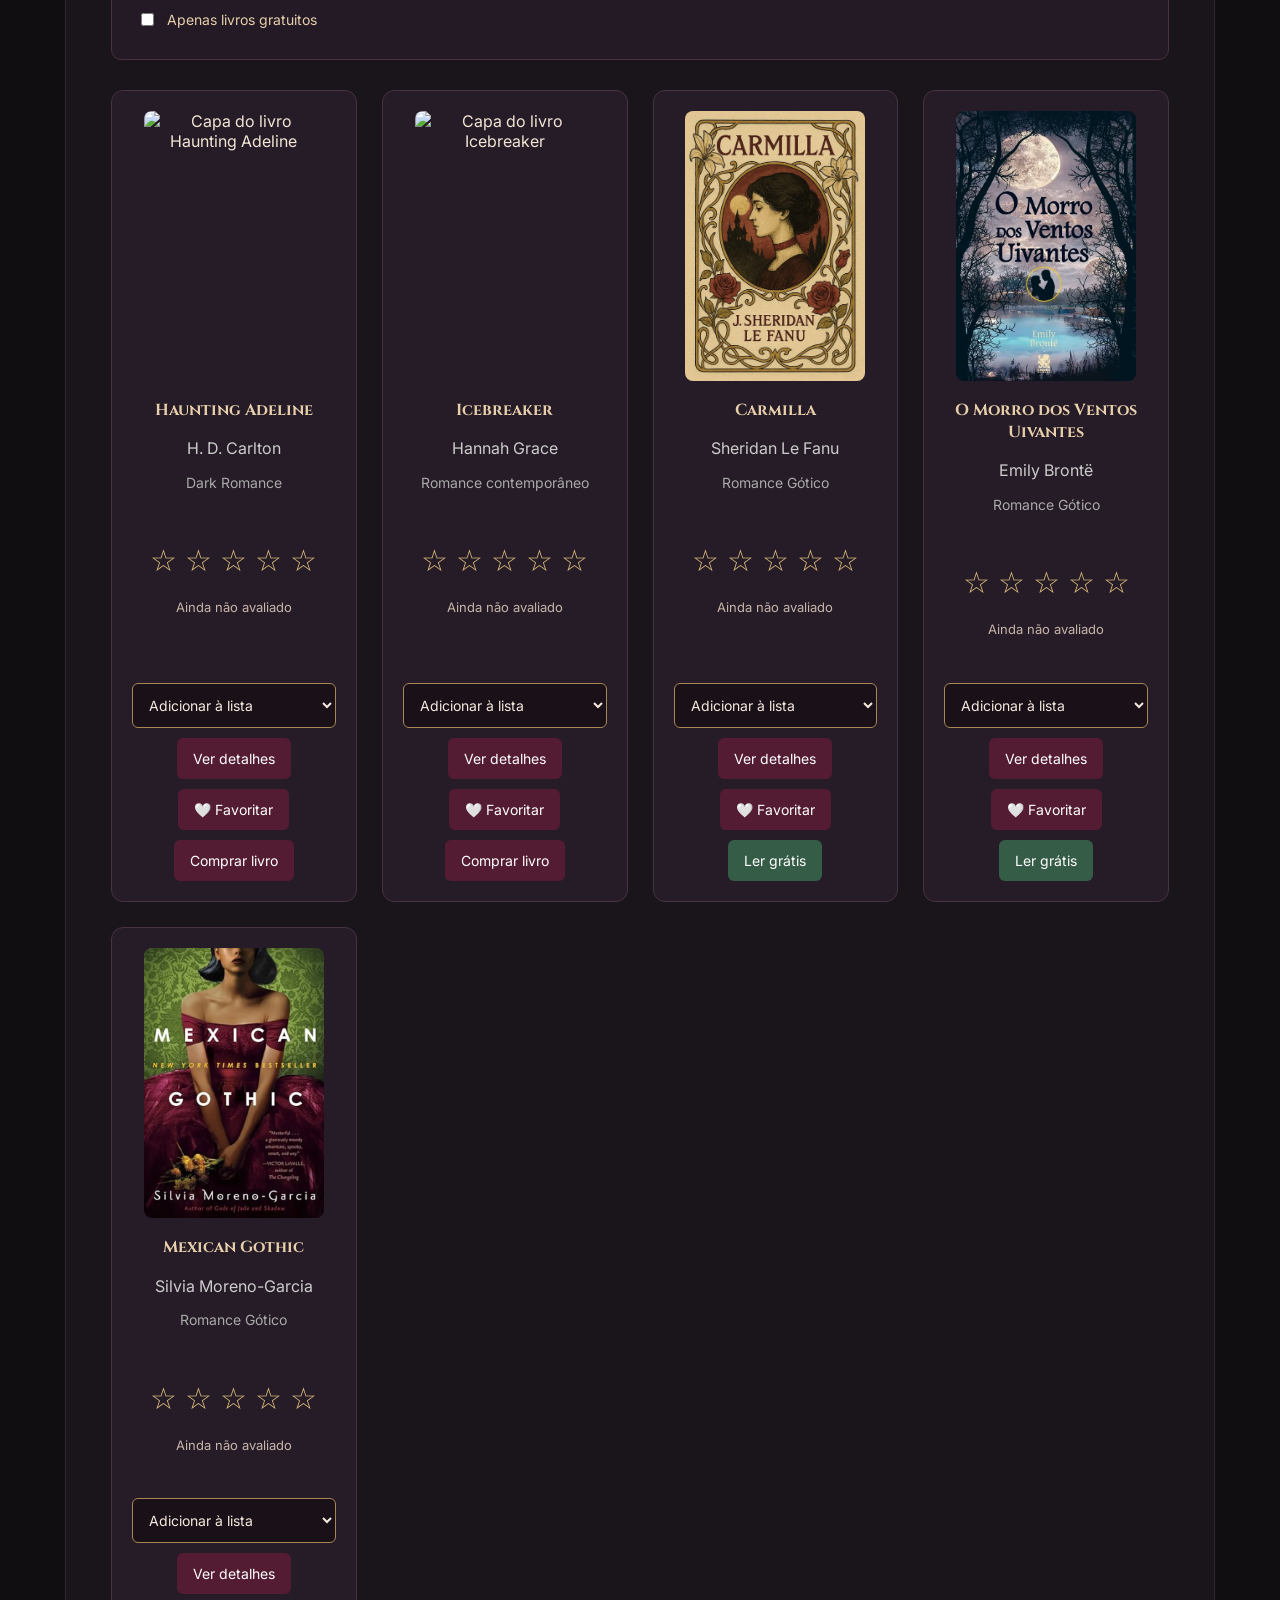
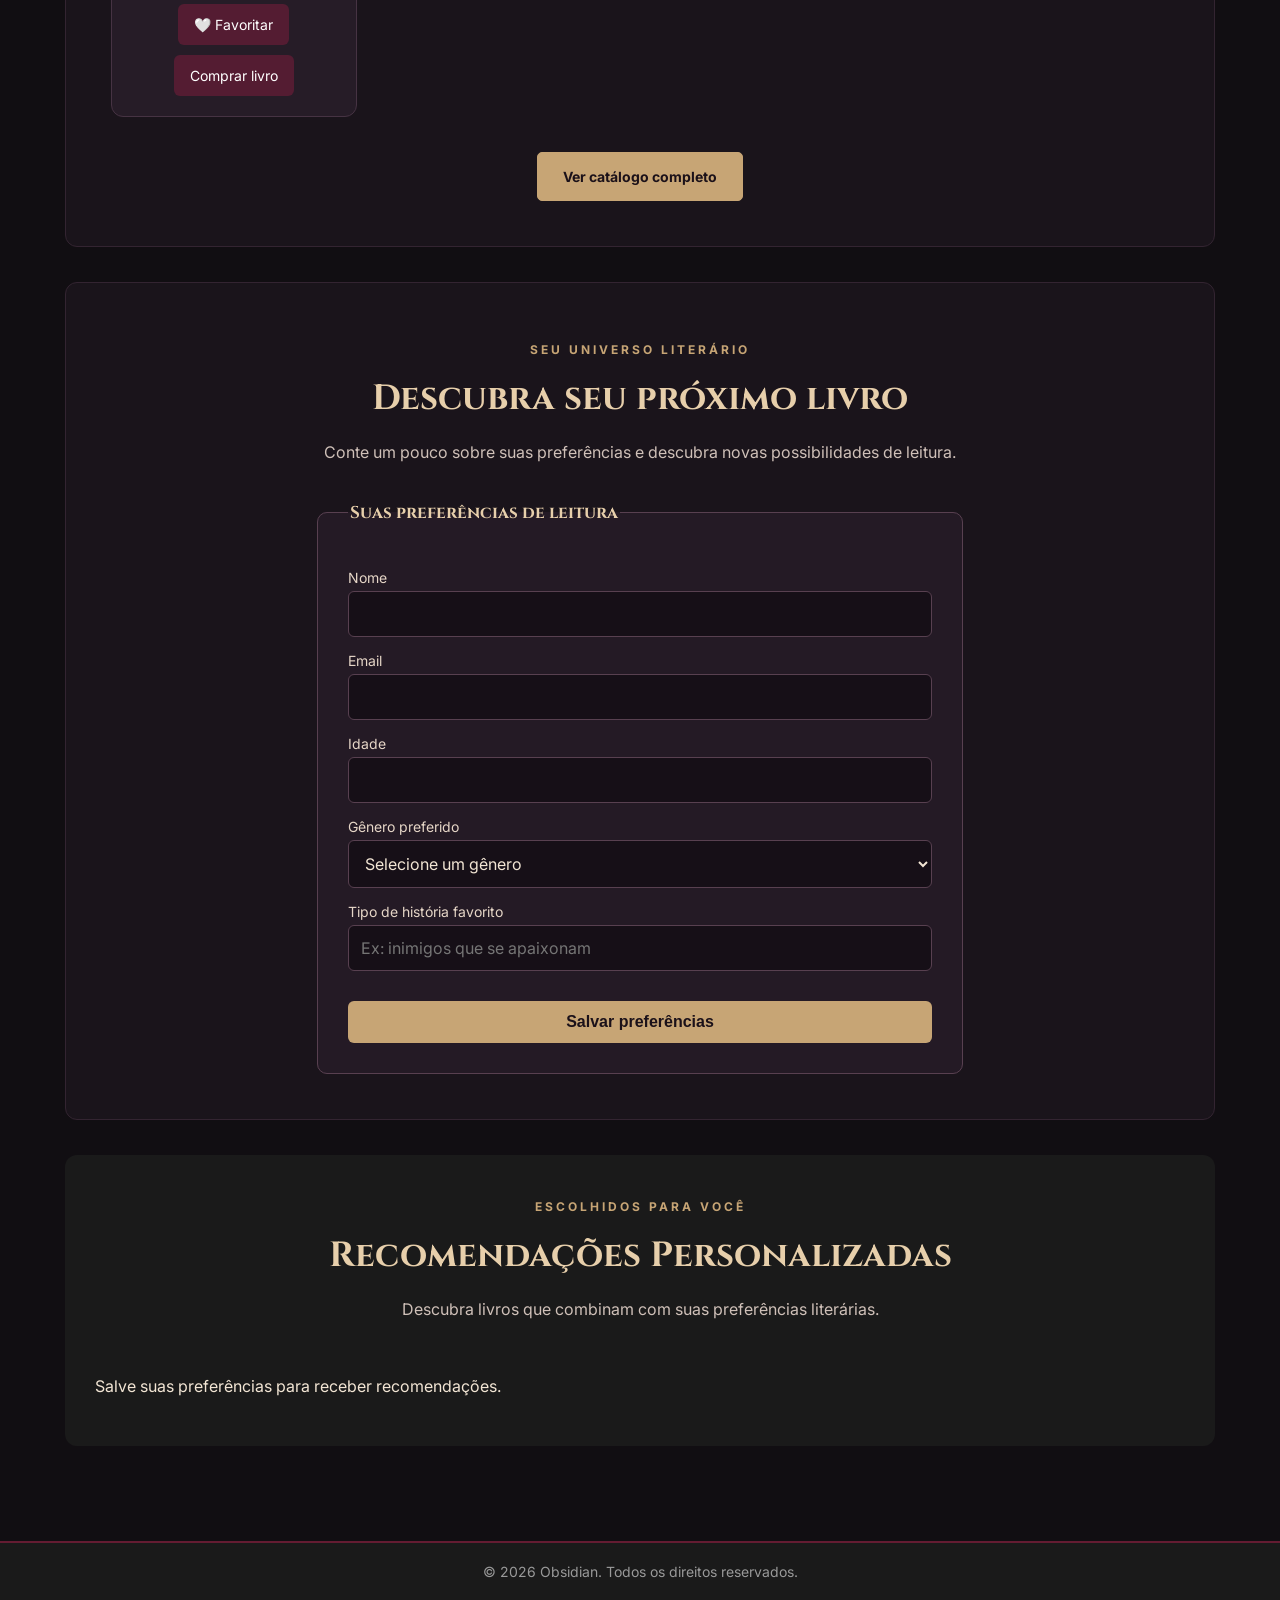
==== commit d1718ce0: "feat: adiciona recomendacoes personalizadas por genero" ====
--- a/index.html
+++ b/index.html
@@ -21,6 +21,7 @@
     <script src="js/lista-leitura.js" defer></script>
     <script src="js/avaliacoes.js" defer></script>
     <script src="js/livros.js" defer></script>
+    <script src="js/recomendacoes.js" defer></script>
     <script src="js/filtros.js" defer></script>
     <script src="js/formulario.js" defer></script>
 </head>
@@ -251,6 +252,20 @@
             </p>
         </section>
 
+        <section class="home-recomendacoes">
+            <div class="titulo-secao">
+                <p class="secao-etiqueta">ESCOLHIDOS PARA VOCÊ</p>
+                <h2>Recomendações Personalizadas</h2>
+                <p>
+                    Descubra livros que combinam com suas preferências literárias.
+                </p>
+            </div>
+
+            <div id="catalogo-recomendacoes" class="catalogo-livros"></div>
+
+            <p id="mensagem-recomendacoes" hidden></p>
+        </section>
+
         <div id="modal-livro" class="modal-livro" hidden>
             <div class="modal-conteudo">
                 <button id="fechar-modal" type="button" aria-label="Fechar detalhes">
